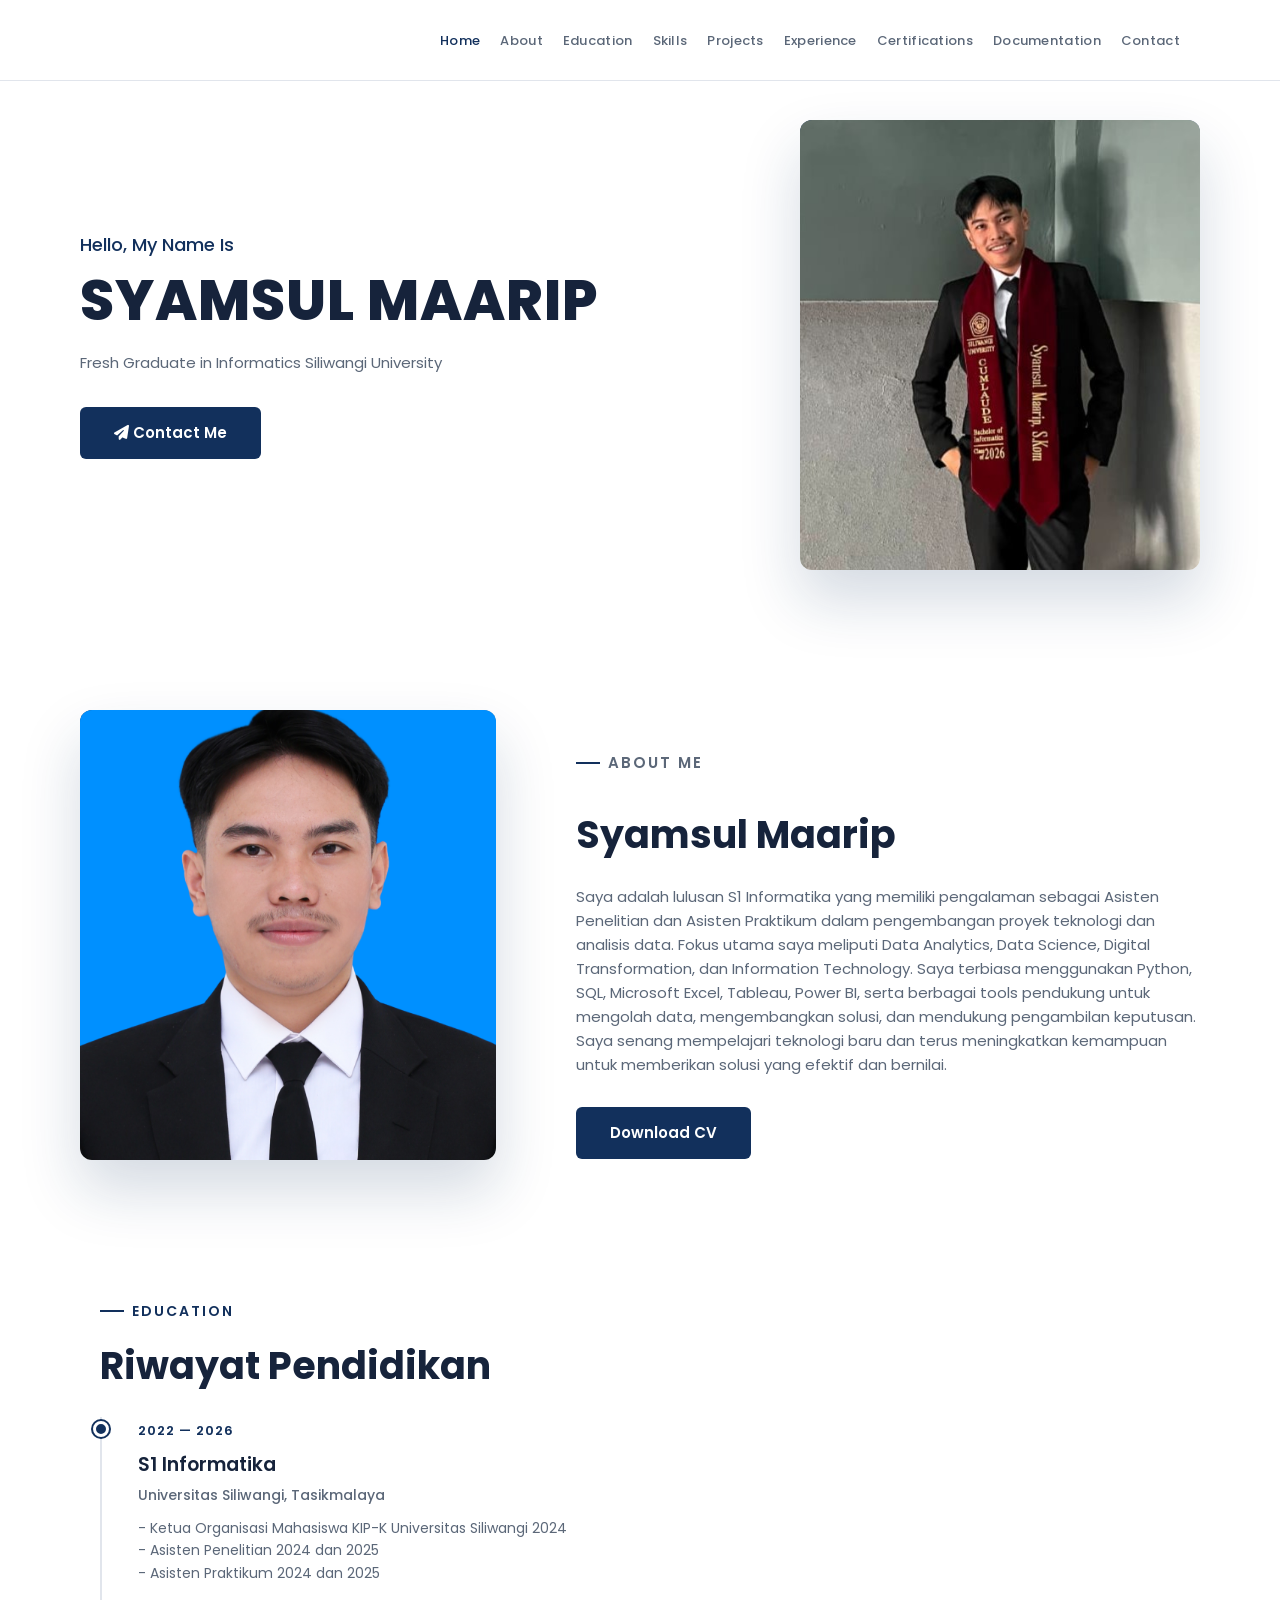
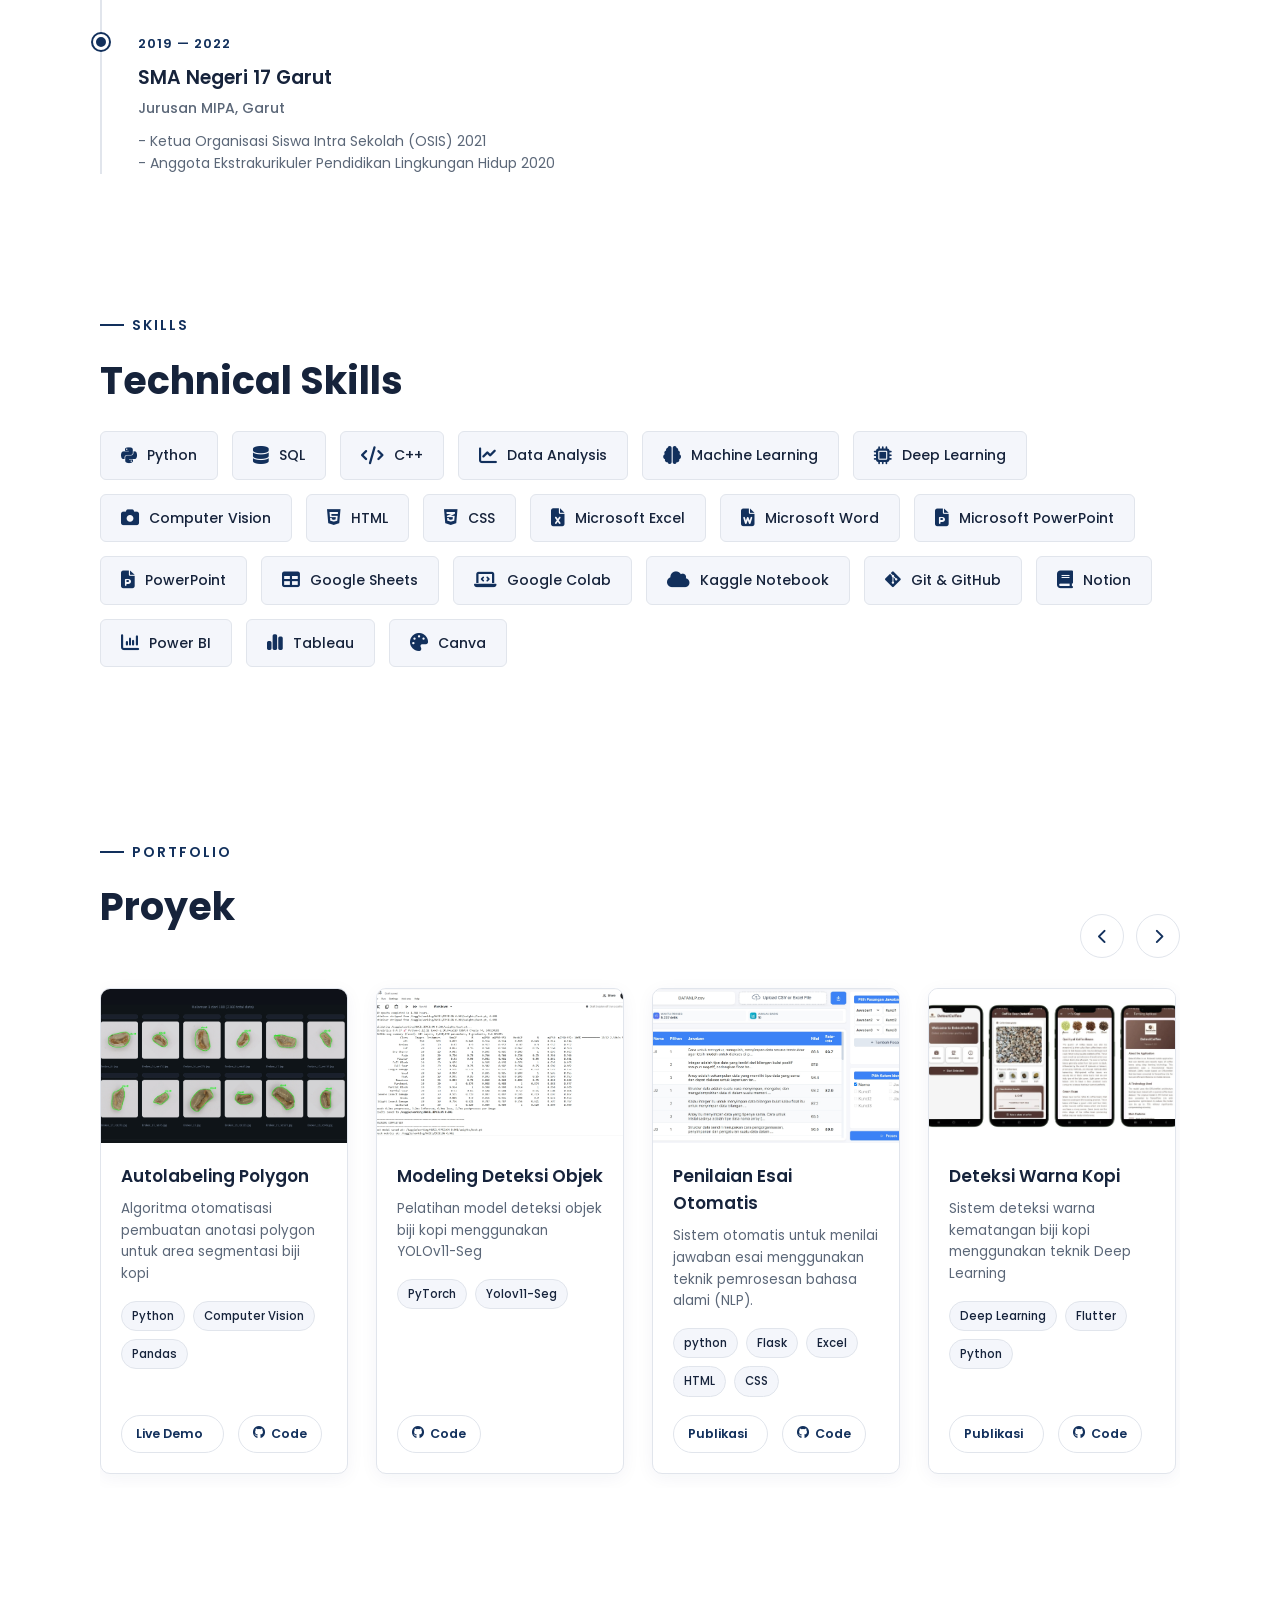
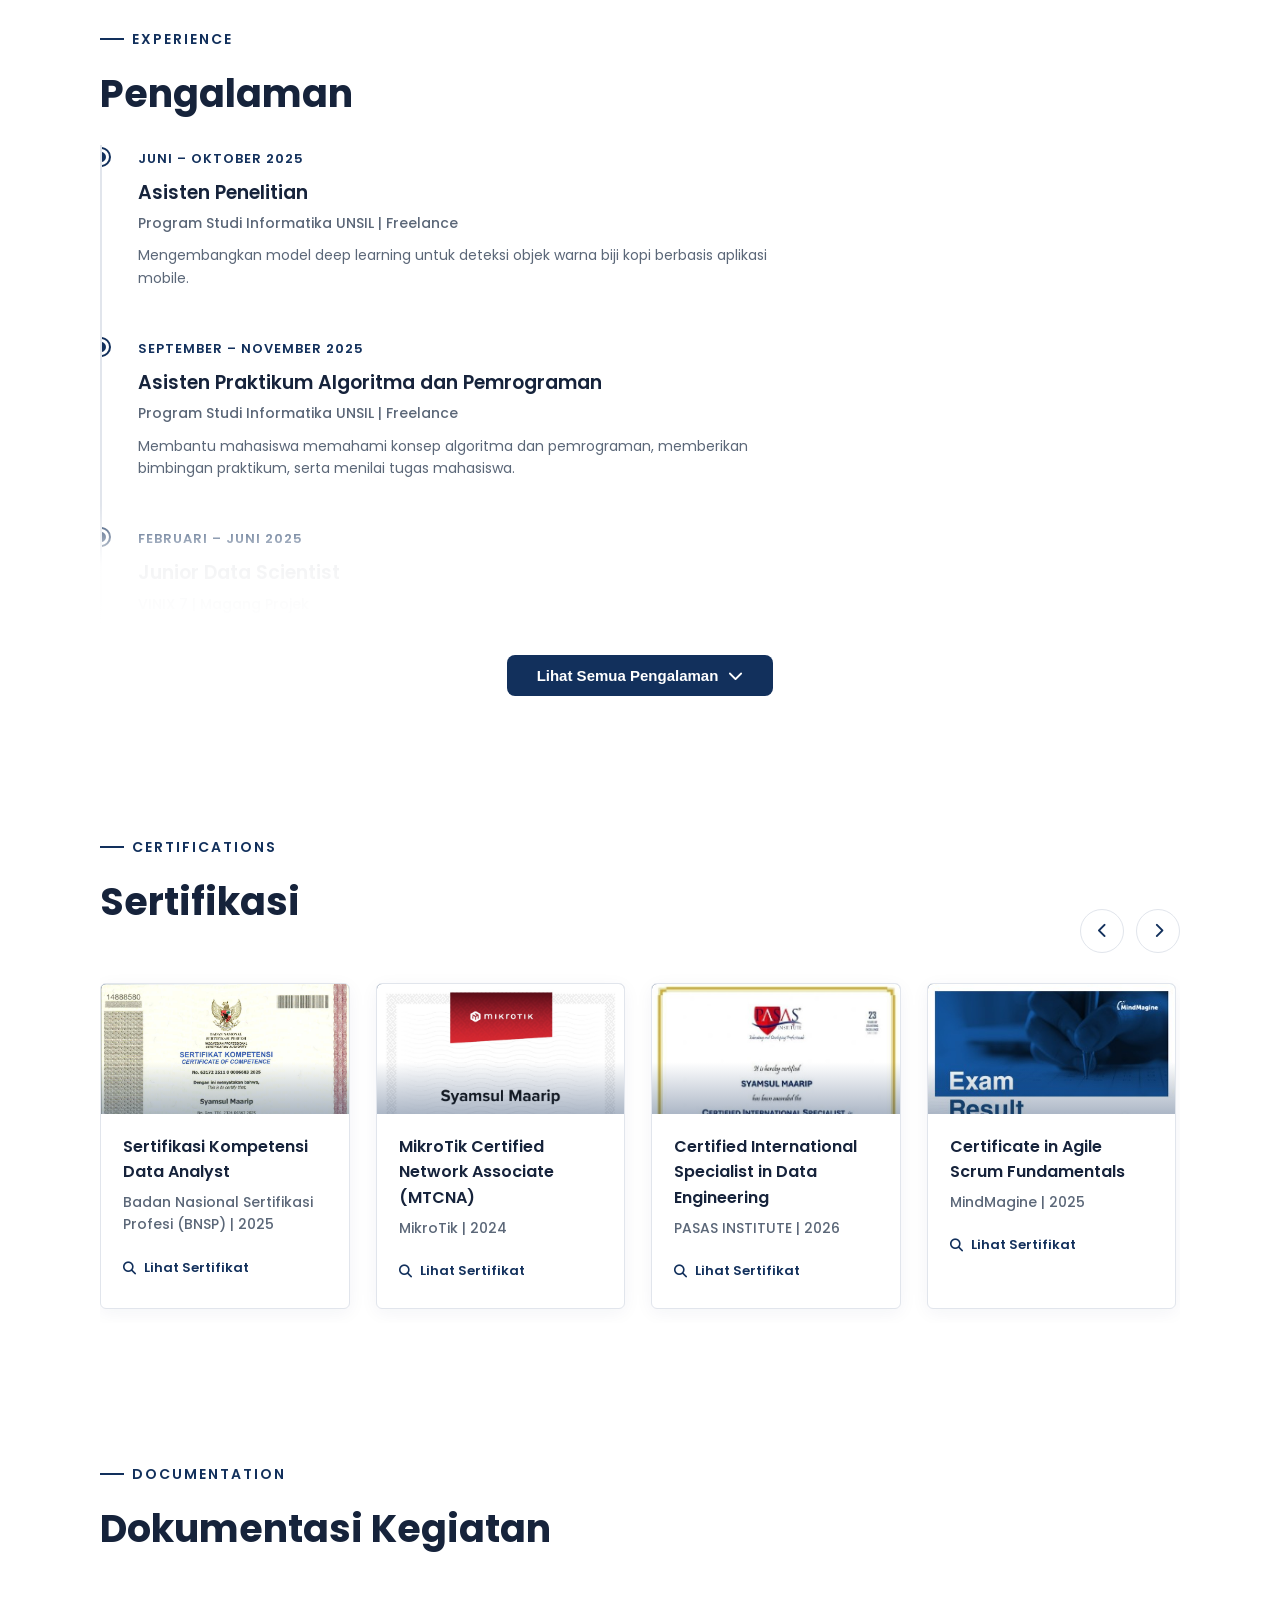
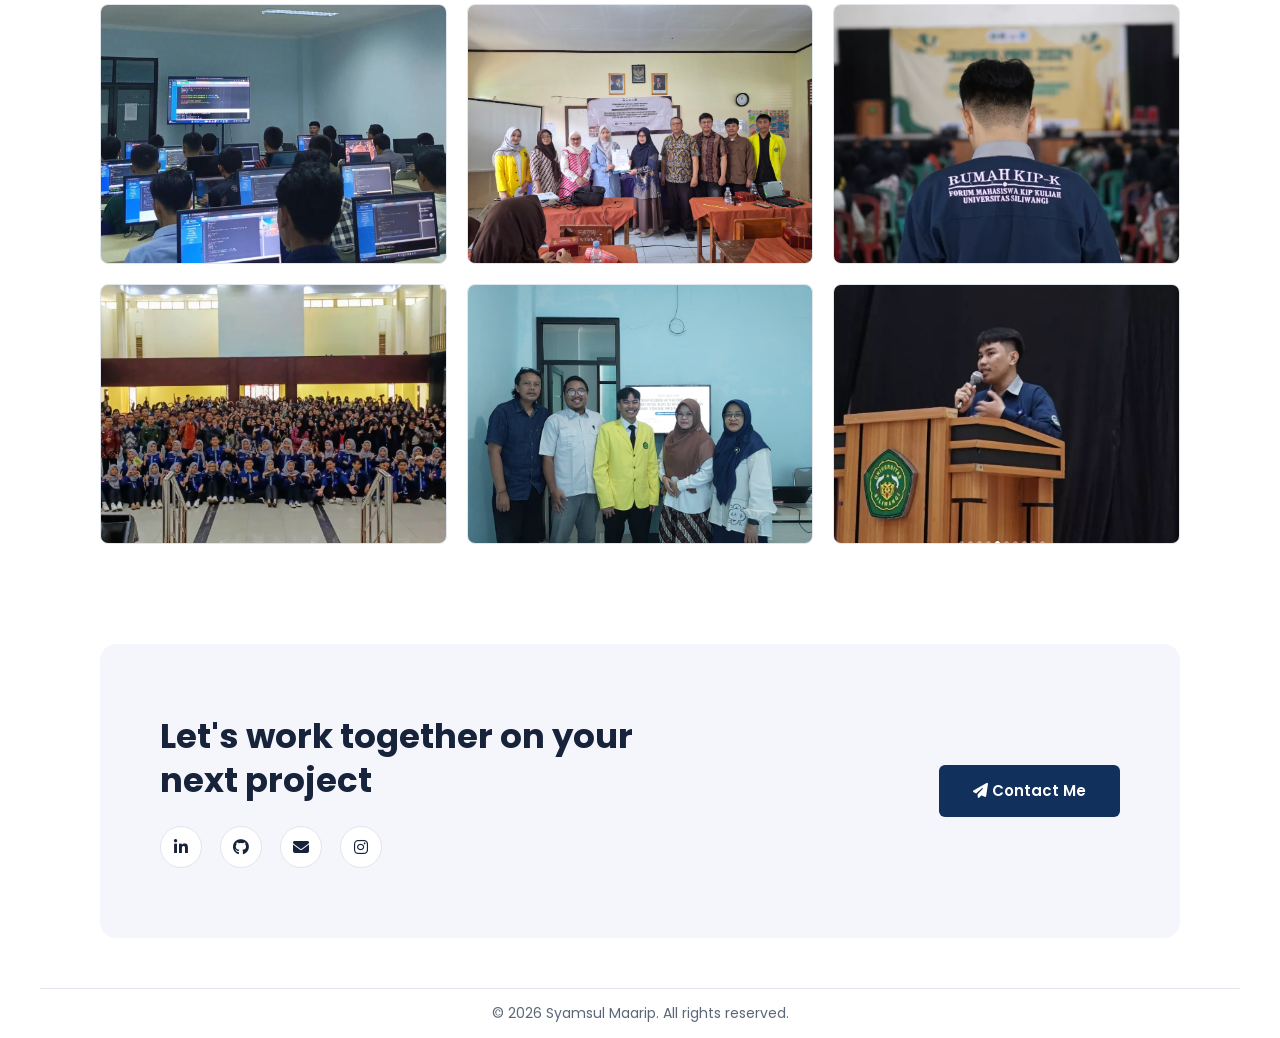
==== index.html @ 49f19f71 "update font" ====
<!DOCTYPE html>
<html lang="id">

<head>
  <meta charset="UTF-8">
  <meta name="viewport" content="width=device-width, initial-scale=1.0">
  <title>SYAMSUL MAARIP | Portofolio</title>
  <link rel="preconnect" href="https://fonts.googleapis.com">
  <link href="https://fonts.googleapis.com/css2?family=Poppins:wght@300;400;500;600;700;800&display=swap"
    rel="stylesheet">
  <link rel="stylesheet" href="https://cdnjs.cloudflare.com/ajax/libs/font-awesome/6.5.1/css/all.min.css">
  <link rel="stylesheet" href="style.css">
  <meta name="viewport" content="width=device-width, initial-scale=1.0">
</head>

<body>

  <header>
    <div class="container navbar">

      <ul class="nav-links" id="navLinks">
        <li><a href="#home" class="active">Home</a></li>
        <li><a href="#about">About</a></li>
        <li><a href="#education">Education</a></li>
        <li><a href="#skills">Skills</a></li>
        <li><a href="#projects">Projects</a></li>
        <li><a href="#experience">Experience</a></li>
        <li><a href="#certifications">Certifications</a></li>
        <li><a href="#documentation">Documentation</a></li>
        <li><a href="#contact">Contact</a></li>
      </ul>

      <button class="nav-toggle" id="navToggle">
        <i class="fa-solid fa-bars"></i>
      </button>

    </div>
  </header>

  <!-- ============ HERO ============ -->
  <section class="hero container" id="home">
    <div class="hero-text">
      <p class="hello">Hello, My Name Is</p>
      <h1>SYAMSUL MAARIP</h1>
      <p>Fresh Graduate in Informatics Siliwangi  University</p>
      <a href="#contact" class="btn"><i class="fa-solid fa-paper-plane"></i>
      Contact Me</a>
    </div>
    <div class="photo-box">
      <img src="assets/Syamsul.jpeg" alt="Syamsul Maarip">
    </div>
  </section>

  <!-- ============ ABOUT ============ -->
  <section class="about container" id="about">
    <div class="photo-box">
      <img src="assets/PAS PHOTO 3x4.png" alt="Syamsul Maarip">
    </div>
    <div class="about-content">
      <p class="eyebrow">About me</p>
      <h2 class="section-title">Syamsul Maarip</h2>
      <p>Saya adalah lulusan S1 Informatika yang memiliki pengalaman sebagai Asisten Penelitian dan Asisten Praktikum
        dalam
        pengembangan proyek teknologi dan analisis data. Fokus utama saya meliputi Data Analytics, Data Science, Digital
        Transformation, dan Information Technology. Saya terbiasa menggunakan Python, SQL, Microsoft Excel, Tableau,
        Power BI,
        serta berbagai tools pendukung untuk mengolah data, mengembangkan solusi, dan mendukung pengambilan keputusan.
        Saya
        senang mempelajari teknologi baru dan terus meningkatkan kemampuan untuk memberikan solusi yang efektif dan
        bernilai.</p>
      <a href="https://drive.google.com/uc?export=download&id=1JYghF-31X_jzdTmUOXEkbdmJ8IFU0sAb" class="btn"
        target="_blank" rel="noopener">
        Download CV
      </a>
    </div>
  </section>

  <!-- ============ EDUCATION ============ -->
  <section id="education">
    <div class="container">
      <p class="eyebrow">Education</p>
      <h2 class="section-title">Riwayat Pendidikan</h2>
      <div class="timeline">
        <div class="timeline-item">
          <div class="timeline-dot"></div>
          <span class="timeline-year">2022 — 2026</span>
          <h3>S1 Informatika</h3>
          <p class="timeline-place">Universitas Siliwangi, Tasikmalaya</p>
          <p>- Ketua Organisasi Mahasiswa KIP-K Universitas Siliwangi 2024</p>
          <p>- Asisten Penelitian 2024 dan 2025</p>
          <p>- Asisten Praktikum 2024 dan 2025</p>
        </div>
        <div class="timeline-item">
          <div class="timeline-dot"></div>
          <span class="timeline-year">2019 — 2022</span>
          <h3>SMA Negeri 17 Garut</h3>
          <p class="timeline-place">Jurusan MIPA, Garut</p>
          <p>- Ketua Organisasi Siswa Intra Sekolah (OSIS) 2021</p>
          <p>- Anggota Ekstrakurikuler Pendidikan Lingkungan Hidup 2020</p>
        </div>
      </div>
    </div>
  </section>

  <!-- ============ SKILLS ============ -->
  <section id="skills">
    <div class="container">
      <p class="eyebrow">Skills</p>
      <h2 class="section-title">Technical Skills</h2>

      <div class="skills-row">

        <!-- Programming -->
        <div class="skill-badge">
          <i class="fa-brands fa-python"></i> Python
        </div>

        <div class="skill-badge">
          <i class="fa-solid fa-database"></i> SQL
        </div>

        <div class="skill-badge">
          <i class="fa-solid fa-code"></i> C++
        </div>

        <!-- Data & AI -->
        <div class="skill-badge">
          <i class="fa-solid fa-chart-line"></i> Data Analysis
        </div>

        <div class="skill-badge">
          <i class="fa-solid fa-brain"></i> Machine Learning
        </div>

        <div class="skill-badge">
          <i class="fa-solid fa-microchip"></i> Deep Learning
        </div>

        <div class="skill-badge">
          <i class="fa-solid fa-camera"></i> Computer Vision
        </div>

        <div class="skill-badge">
          <i class="fa-brands fa-html5"></i>
          HTML
        </div>
        
        <div class="skill-badge">
          <i class="fa-brands fa-css3-alt"></i>
          CSS
        </div>

        <!-- Tools -->
        <div class="skill-badge">
          <i class="fa-solid fa-file-excel"></i> Microsoft Excel
        </div>

        <div class="skill-badge">
          <i class="fa-solid fa-file-word"></i> Microsoft Word
        </div>

        <div class="skill-badge">
          <i class="fa-solid fa-file-powerpoint"></i> Microsoft PowerPoint
        </div>

        <div class="skill-badge">
          <i class="fa-solid fa-file-powerpoint"></i> PowerPoint
        </div>

        <div class="skill-badge">
          <i class="fa-solid fa-table"></i> Google Sheets
        </div>

        <div class="skill-badge">
          <i class="fa-solid fa-laptop-code"></i> Google Colab
        </div>

        <div class="skill-badge">
          <i class="fa-solid fa-cloud"></i> Kaggle Notebook
        </div>

        <div class="skill-badge">
          <i class="fa-brands fa-git-alt"></i> Git & GitHub
        </div>

        <div class="skill-badge">
          <i class="fa-solid fa-book"></i> Notion
        </div>

        <div class="skill-badge">
          <i class="fa-solid fa-chart-column"></i> Power BI
        </div>

        <div class="skill-badge">
          <i class="fa-solid fa-chart-simple"></i> Tableau
        </div>

        <div class="skill-badge">
          <i class="fa-solid fa-palette"></i> Canva
        </div>
        
      </div>
    </div>
  </section>

  <!-- ============ PROJECTS (bagian terpenting) ============ -->
  <section id="projects">
    <div class="container">

      <div class="section-head-row">
        <div>
          <p class="eyebrow">Portfolio</p>
          <h2 class="section-title">Proyek</h2>
        </div>
        <div class="carousel-controls">
          <button class="carousel-btn" id="projectsPrev" aria-label="Proyek sebelumnya">
            <i class="fa-solid fa-chevron-left"></i>
          </button>
          <button class="carousel-btn" id="projectsNext" aria-label="Proyek berikutnya">
            <i class="fa-solid fa-chevron-right"></i>
          </button>
        </div>
      </div>

      <div class="projects-track" id="projectsTrack">

        <div class="project-card">
          <div class="project-thumb">
            <img src="assets/screenshot-1785464991554.png" alt="Anotasi">
          </div>
          <div class="project-body">
            <h3>Autolabeling Polygon</h3>
            <p>Algoritma otomatisasi pembuatan anotasi polygon untuk area segmentasi biji kopi</p>
            <div class="project-tags">
              <span>Python</span>
              <span>Computer Vision</span>
              <span>Pandas</span>
            </div>
            <div class="project-links">
              <a href="https://visualisasi-anotasi-sam-syamsulmaarip.streamlit.app/" class="btn-link" target="_blank"
                rel="noopener">Live Demo <i class="fa-solid fa-arrow-up-right"></i></a>
              <a href="https://github.com/syamsulmaarip05/anotasi-polygon.git" class="btn-link" target="_blank"
                rel="noopener"><i class="fa-brands fa-github"></i> Code</a>
            </div>
          </div>
        </div>

        <div class="project-card">
          <div class="project-thumb">
            <img src="assets/screenshot-1785467563172.png" alt="PELATIHAN">
          </div>
          <div class="project-body">
            <h3>Modeling Deteksi Objek</h3>
            <p>Pelatihan model deteksi objek biji kopi menggunakan YOLOv11-Seg</p>
            <div class="project-tags">
              <span>PyTorch</span>
              <span>Yolov11-Seg</span>
            </div>
            <div class="project-links">
              <a href="https://github.com/syamsulmaarip05/deteksi-biji-kopi-cacat.git" class="btn-link" target="_blank"
                rel="noopener"><i class="fa-brands fa-github"></i> Code</a>
            </div>
          </div>
        </div>

        <div class="project-card">
          <div class="project-thumb">
            <img src="assets/screenshot-1785468572212.png" alt="Web Aplikasi Penilaian Esai Otomatis">
          </div>
          <div class="project-body">
            <h3>Penilaian Esai Otomatis</h3>
            <p>Sistem otomatis untuk menilai jawaban esai menggunakan teknik pemrosesan bahasa alami (NLP).</p>
            <div class="project-tags">
              <span>python</span>
              <span>Flask</span>
              <span>Excel</span>
              <span>HTML</span>
              <span>CSS</span>
            </div>
            <div class="project-links">
              <a href="https://ieeexplore.ieee.org/abstract/document/11605827/" class="btn-link" target="_blank"
                rel="noopener">Publikasi<i class="fa-solid fa-arrow-up-right"></i></a>
              <a href="https://github.com/syamsulmaarip05/NLPRENDER.git" class="btn-link" target="_blank"
                rel="noopener"><i class="fa-brands fa-github"></i> Code</a>
            </div>
          </div>
        </div>

        <div class="project-card">
          <div class="project-thumb">
            <img src="assets/1759823508763 (1).jpg" alt="App Deteksi Warna Kematangan Kopi">
          </div>
          <div class="project-body">
            <h3>Deteksi Warna Kopi</h3>
            <p>Sistem deteksi warna kematangan biji kopi menggunakan teknik Deep Learning</p>
            <div class="project-tags">
              <span>Deep Learning</span>
              <span>Flutter</span>
              <span>Python</span>
            </div>
            <div class="project-links">
              <a href="https://jutif.if.unsoed.ac.id/index.php/jurnal/article/view/5400" class="btn-link"
                target="_blank" rel="noopener">Publikasi<i class="fa-solid fa-arrow-up-right"></i></a>
              <a href="https://github.com/syamsulmaarip05/NLPRENDER" class="btn-link" target="_blank" rel="noopener"><i
                  class="fa-brands fa-github"></i> Code</a>
            </div>
          </div>
        </div>

        <div class="project-card">
          <div class="project-thumb">
            <img src="assets/1719123587008.jpg" alt="Prediksi Harapan Hidup Indonesia">
          </div>
          <div class="project-body">
            <h3>Prediksi Harapan Hidup Indonesia</h3>
            <p>Sistem prediksi harapan hidup Indonesia menggunakan teknik Interpolasi Polinom Lagrange</p>
            <div class="project-tags">
              <span>Excel</span>
              <span>Python</span>
              <span>Statistics</span>
            </div>
            <div class="project-links">
              <a href="https://e-journal.usd.ac.id/index.php/IJASST/article/view/9167" class="btn-link" target="_blank"
                rel="noopener">Publikasi<i class="fa-solid fa-arrow-up-right"></i></a>
            </div>
          </div>
        </div>

        <div class="project-card">
          <div class="project-thumb">
            <img src="assets\screenshot-1785494098067.png" alt="Analisis Program IUP">
          </div>
          <div class="project-body">
            <h3>Analisis Program IUP</h3>
            <p>Sistem Prediksi Analisis Program International Undergraduate Porgam (IUP) di indonesia berbasis streamlit</p>
            <div class="project-tags">
              <span>Excel</span>
              <span>Python</span>
              <span>Streamlit</span>
            </div>
            <div class="project-links">
              <a href="https://kelompok6b.streamlit.app/" class="btn-link" target="_blank"
                rel="noopener">Live Demo <i class="fa-solid fa-arrow-up-right"></i></a>
              <a href="https://github.com/syamsulmaarip05/PROJEKVINIX" class="btn-link" target="_blank" rel="noopener"><i
                  class="fa-brands fa-github"></i> Code</a>
            </div>
          </div>
        </div>

        <div class="project-card">
        <div class="project-thumb">
          <img src="assets\Screenshot_2-8-2026_11439_github.com.jpeg" alt="Email Otomatis">
        </div>
        <div class="project-body">
          <h3>Email Otomatis</h3>
          <p>Sistem Otomatis untuk Mengirim Email Berbasis Python</p>
          <div class="project-tags">
            <span>Excel</span>
            <span>Python</span>
          </div>
          <div class="project-links">
            <a href="https://github.com/syamsulmaarip05/email_otomatis" class="btn-link" target="_blank" rel="noopener"><i
                class="fa-brands fa-github"></i> Code</a>
          </div>
        </div>
        </div>

      </div>
    </div>
  </section>

  <!-- ============ EXPERIENCE ============ -->
  <section id="experience">
    <div class="container">

      <p class="eyebrow">Experience</p>
      <h2 class="section-title">Pengalaman</h2>

      <div class="timeline-wrapper">
        <div class="timeline" id="experienceTimeline">
          <div class="timeline-item">
            <div class="timeline-dot"></div>
            <span class="timeline-year">Juni – Oktober 2025</span>
            <h3>Asisten Penelitian</h3>
            <p class="timeline-place">Program Studi Informatika UNSIL | Freelance</p>
            <p>
              Mengembangkan model deep learning untuk deteksi objek warna biji kopi
              berbasis aplikasi mobile.
            </p>
          </div>

          <div class="timeline-item">
            <div class="timeline-dot"></div>
            <span class="timeline-year">September – November 2025</span>
            <h3>Asisten Praktikum Algoritma dan Pemrograman</h3>
            <p class="timeline-place">Program Studi Informatika UNSIL | Freelance</p>
            <p>
              Membantu mahasiswa memahami konsep algoritma dan pemrograman,
              memberikan bimbingan praktikum, serta menilai tugas mahasiswa.
            </p>
          </div>

          <div class="timeline-item">
            <div class="timeline-dot"></div>
            <span class="timeline-year">Februari – Juni 2025</span>
            <h3>Junior Data Scientist</h3>
            <p class="timeline-place">VINIX 7 | Magang Projek</p>
            <p>
              Belajar dan mengimplementasikan teknik data science untuk analisis data, pengembangan model prediksi, dan visualisasi data guna mendukung pengambilan keputusan bisnis.
            </p>
          </div>

          <div class="timeline-item">
            <div class="timeline-dot"></div>
            <span class="timeline-year">Juni – November 2024</span>
            <h3>Asisten Penelitian</h3>
            <p class="timeline-place">Program Studi Informatika UNSIL | Freelance</p>
            <p>
              Mengembangkan model machine learning untuk prediksi bencana banjir.
            </p>
          </div>

          <div class="timeline-item">
            <div class="timeline-dot"></div>
            <span class="timeline-year">September – November 2024</span>
            <h3>Asisten Praktikum Pemrograman Dasar</h3>
            <p class="timeline-place">Program Studi Informatika UNSIL | Freelance</p>
            <p>
              Membantu mahasiswa memahami konsep algoritma dan pemrograman,
              memberikan bimbingan praktikum, serta menilai tugas mahasiswa.
            </p>
          </div>

          <div class="timeline-item">
            <div class="timeline-dot"></div>
            <span class="timeline-year">Desember 2023 – Desember 2024</span>
            <h3>Ketua Forum Mahasiswa KIP-K Univeristas Siliwangi</h3>
            <p class="timeline-place">Universitas Siliwangi | Organisasi</p>
            <p>
              Memimpin dan mengelola kegiatan organisasi mahasiswa KIP-K, termasuk
              perencanaan program, koordinasi anggota, dan pelaksanaan kegiatan
              sosial.
            </p>
          </div>

          <div class="timeline-item">
            <div class="timeline-dot"></div>
            <span class="timeline-year">Februari 2023 – November 2022</span>
            <h3>Anggota Kominfo RUMAH KIP-K</h3>
            <p class="timeline-place">Universitas Siliwangi | Organisasi</p>
            <p>
              Mengelola komunikasi dan informasi organisasi, termasuk media sosial,
              publikasi, dan dokumentasi kegiatan.
            </p>
          </div>

        </div>
        <div class="timeline-fade"></div>
      </div>
      <button id="toggleExperience" class="show-more-btn">
        Lihat Semua Pengalaman <i class="fa-solid fa-chevron-down"></i>
      </button>
    </div>
  </section>

  <!-- ============ CERTIFICATIONS ============ -->
  <section id="certifications">
    <div class="container">

      <div class="section-head-row">
        <div>
          <p class="eyebrow">Certifications</p>
          <h2 class="section-title">Sertifikasi</h2>
        </div>
        <div class="carousel-controls">
          <button class="carousel-btn" id="certPrev" aria-label="Sertifikat sebelumnya">
            <i class="fa-solid fa-chevron-left"></i>
          </button>
          <button class="carousel-btn" id="certNext" aria-label="Sertifikat berikutnya">
            <i class="fa-solid fa-chevron-right"></i>
          </button>
        </div>
      </div>

      <div class="cert-track" id="certTrack">

        <div class="cert-card" data-title="Sertifikasi Kompetensi Data Analyst"
          data-desc="Sertifikasi Kompetensi Data Analyst dari BNSP sebagai pengakuan atas kemampuan dalam mengelola siklus analisis data, mulai dari identifikasi kebutuhan bisnis, pengumpulan dan validasi data, analisis data, pengembangan Business Intelligence, hingga penyusunan laporan analisis untuk mendukung pengambilan keputusan."
          data-image="assets/Syamsul Maarip.pdf.png">
          <div class="cert-thumb">
            <img src="assets/Syamsul Maarip.pdf.png" alt="BNSP" class="cert-photo">
          </div>
          <div class="cert-info">
            <h3>Sertifikasi Kompetensi Data Analyst</h3>
            <p class="timeline-place">Badan Nasional Sertifikasi Profesi (BNSP) | 2025</p>
            <span class="cert-view"><i class="fa-solid fa-magnifying-glass"></i> Lihat Sertifikat</span>
          </div>
        </div>

        <div class="cert-card" data-title="MikroTik Certified Network Associate (MTCNA)"
          data-desc="Menyelesaikan pelatihan MikroTik Certified Network Associate (MTCNA) yang membahas dasar-dasar jaringan komputer, konfigurasi perangkat MikroTik, pengelolaan jaringan, serta penerapan keamanan dan konektivitas jaringan."
          data-image="assets\1717137476723.jpg">
          <div class="cert-thumb">
            <img src="assets\1717137476723.jpg" alt="MikroTik Certified Network Associate (MTCNA)" class="cert-photo">
          </div>
          <div class="cert-info">
            <h3>MikroTik Certified Network Associate (MTCNA)</h3>
            <p class="timeline-place">MikroTik | 2024</p>
            <span class="cert-view"><i class="fa-solid fa-magnifying-glass"></i> Lihat Sertifikat</span>
          </div>
        </div>

        <div class="cert-card" data-title="Certified International Specialist in Data Engineering"
          data-desc="Memperoleh sertifikasi internasional yang membuktikan pemahaman mengenai pengelolaan data, seperti mengumpulkan, mengolah, menyimpan, dan menyiapkan data agar siap digunakan dalam proses analisis dan pengambilan keputusan."
          data-image="assets/1771382603312.jpg">
          <div class="cert-thumb">
            <img src="assets/1771382603312.jpg" alt="Certified International Specialist in Data Engineering"
              class="cert-photo">
          </div>
          <div class="cert-info">
            <h3>Certified International Specialist in Data Engineering</h3>
            <p class="timeline-place">PASAS INSTITUTE | 2026</p>
            <span class="cert-view"><i class="fa-solid fa-magnifying-glass"></i> Lihat Sertifikat</span>
          </div>
        </div>

        <div class="cert-card" data-title="Certificate in Agile Scrum Fundamentals"
          data-desc="Memperoleh sertifikat Agile Scrum Fundamentals yang menunjukkan pemahaman tentang cara bekerja dalam tim secara terstruktur, membagi pekerjaan menjadi beberapa tahap, beradaptasi dengan perubahan, dan menyelesaikan proyek secara lebih efektif."
          data-image="assets/1746414628141.jpg">
          <div class="cert-thumb">
            <img src="assets/1746414628141.jpg" alt="Certificate in Agile Scrum Fundamentals" class="cert-photo">
          </div>
          <div class="cert-info">
            <h3>Certificate in Agile Scrum Fundamentals</h3>
            <p class="timeline-place">MindMagine | 2025</p>
            <span class="cert-view"><i class="fa-solid fa-magnifying-glass"></i> Lihat Sertifikat</span>
          </div>
        </div>

        <div class="cert-card" data-title="Belajar Dasar Visualisasi Data"
          data-desc="Menyelesaikan pelatihan dasar visualisasi data yang membahas pengolahan data menggunakan Google Sheets, pembuatan grafik yang informatif, serta teknik menyampaikan hasil analisis agar lebih mudah dipahami oleh berbagai pihak."
          data-image="assets/1739631837805.jpg">
          <div class="cert-thumb">
            <img src="assets/1739631837805.jpg" alt="Belajar Dasar Visualisasi Data" class="cert-photo">
          </div>
          <div class="cert-info">
            <h3>Belajar Dasar Visualisasi Data</h3>
            <p class="timeline-place">Dicoding | 2025</p>
            <span class="cert-view"><i class="fa-solid fa-magnifying-glass"></i> Lihat Sertifikat</span>
          </div>
        </div>

        <div class="cert-card" data-title="Database - SQL Track"
        data-desc="Menyelesaikan pelatihan Database - SQL Track yang membahas dasar-dasar SQL, termasuk mengambil, mengelompokkan, dan menggabungkan data dari beberapa tabel untuk mendukung pengolahan dan analisis data."
          data-image="assets\download.png">
          <div class="cert-thumb">
            <img src="assets\download.png" alt="Database - SQL Track" class="cert-photo">
          </div>
          <div class="cert-info">
            <h3>Database - SQL Track</h3>
            <p class="timeline-place">DQLab | 2025</p>
            <span class="cert-view"><i class="fa-solid fa-magnifying-glass"></i> Lihat Sertifikat</span>
          </div>
        </div>

      </div>
    </div>
  </section>

  <!-- ============ DOCUMENTATION (Dokumentasi Foto) ============ -->
  <section id="documentation">
    <div class="container">
      <p class="eyebrow">Documentation</p>
      <h2 class="section-title">Dokumentasi Kegiatan</h2>
      <p class="section-desc"></p>

      <div class="gallery-grid">
        <div class="gallery-item">
          <img src="assets\1759850391005.jpg" alt="Assiten Praktikum">
        </div>
        <div class="gallery-item">
          <img src="assets\20251009_105641.jpg" alt="Asisten Penelitian">
        </div>
        <div class="gallery-item">
          <img src="assets\image1.png" alt="Ketua Forum">
        </div>
        <div class="gallery-item">
          <img src="assets\image.png" alt="Kegiatan Forum">
        </div>
        <div class="gallery-item">
          <img src="assets\WhatsApp Image 2026-07-31 at 5.30.53 PM.jpeg" alt="Skripsi">
        </div>
        <div class="gallery-item">
          <img src="assets\Screenshot_31-7-2026_154014_www.instagram.com.jpeg" alt="Ketua Forum">
        </div>
      </div>
    </div>
  </section>

  <section id="contact">
    <div class="container">
      <div class="cta">
        <div>
          <h2>Let's work together on your next project</h2>
          </p>
  
          <div class="socials">
            <a href="https://linkedin.com/in/syamsul-maarip" target="_blank" aria-label="LinkedIn">
              <i class="fa-brands fa-linkedin-in"></i>
            </a>
  
            <a href="https://github.com/syamsulmaarip05?tab=repositories" target="_blank" aria-label="GitHub">
              <i class="fa-brands fa-github"></i>
            </a>
  
            <a href="mailto:syamsulmaarip05@gmail.com" aria-label="Email">
              <i class="fa-solid fa-envelope"></i>
            </a>
  
            <a href="https://instagram.com/syamsulmaarip05" target="_blank" aria-label="Instagram">
              <i class="fa-brands fa-instagram"></i>
            </a>
          </div>
        </div>
  
        <a href="https://wa.me/+628985686144" target="_blank" class="btn">
          <i class="fa-solid fa-paper-plane"></i>
          Contact Me
        </a>
      </div>
    </div>
  </section>

  <!-- ============ FOOTER ============ -->
  <footer class="container">
    <p>&copy; 2026 Syamsul Maarip. All rights reserved.</p>
  </footer>

  <!-- ============ LIGHTBOX (Popup Sertifikat) ============ -->
  <div class="lightbox" id="certLightbox" aria-hidden="true">
    <div class="lightbox-content">
      <button class="lightbox-close" id="lightboxClose" aria-label="Tutup">
        <i class="fa-solid fa-xmark"></i>
      </button>
      <img id="lightboxImage" src="" alt="">
      <div class="lightbox-caption">
        <h3 id="lightboxTitle"></h3>
        <p id="lightboxDesc"></p>
      </div>
    </div>
  </div>

  <script src="script.js"></script>
</body>

</html>
---- style.css ----
:root{
  --bg: #ffffff;
  --bg-soft: #f4f6fb;
  --bg-card: #ffffff;
  --accent: #12305c;
  --accent-dark: #0a1d3d;
  --text: #16233b;
  --text-muted: #5b6778;
  --border: #e1e5ec;
  --radius: 6px;
  --header-h: 80px;
}

*{ margin:0; padding:0; box-sizing:border-box; }

html{ scroll-behavior:smooth; }

body{
  background:var(--bg);
  color:var(--text);
  font-family:'Poppins', sans-serif;
  line-height:1.6;
  overflow-x:hidden;
}

a{ text-decoration:none; color:inherit; }
ul{ list-style:none; }
img{ max-width:100%; display:block; }

.container{
  width:100%;
  max-width:1200px;
  margin:0 auto;
  padding: 0px 60px 0px;
}

.eyebrow{
  color:var(--accent);
  font-weight:600;
  font-size:14px;
  letter-spacing:2px;
  text-transform:uppercase;
  display:flex;
  align-items:center;
  gap:8px;
  margin-bottom:14px;
  padding-top:40px;
}
.eyebrow::before{
  content:"";
  width:24px;
  height:2px;
  background:var(--accent);
  display:inline-block;
}

.btn{
  display:inline-block;
  background:var(--accent);
  color:#fff;
  padding:14px 34px;
  border-radius:var(--radius);
  font-weight:600;
  font-size:15px;
  border:none;
  cursor:pointer;
  transition:background .25s ease, transform .25s ease;
}
.btn:hover{ background:var(--accent-dark); transform:translateY(-2px); }

/* ---------- NAVBAR ---------- */
header{
  position:fixed;
  top:0; left:0; right:0;
  z-index:100;
  background:rgba(255,255,255,.92);
  border-bottom:1px solid var(--border);
}
.navbar{
  display:flex;
  justify-content:flex-end;
  align-items:center;
  height:var(--header-h);
}
.logo{
  width:42px;
  height:42px;
  background:var(--accent);
  border-radius:8px;
  display:flex;
  align-items:center;
  justify-content:center;
  color:#fff;
  font-weight:800;
  font-size:18px;
  flex-shrink:0;
}
.nav-links{
  display:flex;
  align-items: center;
  gap:20px;

  list-style:none;
  margin:0;
  padding:0;
}
.nav-links a{
  font-size:13px;
  font-weight:500;
  letter-spacing:.3px;
  color:var(--text-muted);
  white-space:nowrap;
  transition:color .2s ease;
}
.nav-links a:hover, .nav-links a.active{ color:var(--accent); }
.nav-toggle{ display:none; background:none; border:none; color:var(--text); font-size:22px; cursor:pointer; }

/* ---------- HERO ---------- */
.hero{
  padding:calc(var(--header-h) + 40px) 40px 40px;
  display:grid;
  grid-template-columns:1.1fr 1fr;
  gap:70px;
  align-items:center;
}
.hero-text .hello{
  color:var(--accent);
  font-weight:500;
  font-size:18px;
  margin-bottom:10px;
}
.hero-text h1{
  font-size:56px;
  font-weight:800;
  letter-spacing:1px;
  line-height:1.1;
  margin-bottom:20px;
  color:var(--text);
}
.hero-text p{
  color:var(--text-muted);
  max-width:600px;
  margin-bottom:32px;
  font-size:15px;
}
.photo-box{
  position:relative;
  width:100%;
  max-height: 450px;
  max-width:400px;
  margin-left:auto;
  aspect-ratio: 3/3.6;
  border-radius:12px;
  overflow:hidden;
  background:linear-gradient(160deg, var(--accent) 0%, var(--bg-soft) 60%);
  box-shadow:0 30px 60px rgba(18,48,92,.18);
}
.photo-box img{
  width:100%;
  height:100%;
  object-fit:cover;
}
.photo-placeholder{
  width:100%;
  height:100%;
  display:flex;
  align-items:center;
  justify-content:center;
  color:rgba(255,255,255,.35);
  font-size:100px;
}

/* ---------- SECTION UMUM ---------- */
section{ padding:50px 0; }
.section-title{
  font-size:38px;
  font-weight:700;
  margin-bottom:20px;
  color:var(--text);
}
.section-desc{
  color:var(--text-muted);
  max-width:620px;
  margin-top:-6px;
  margin-bottom:50px;
  font-size:15px;
}
.section-head-row{
  display:flex;
  align-items:flex-end;
  justify-content:space-between;
  gap:20px;
  flex-wrap:wrap;
  margin-bottom:10px;
}

/* ---------- ABOUT ---------- */
.about{
  padding:100px 40px 50px;
  display:grid;
  grid-template-columns:0.8fr 1.2fr;
  gap:80px;
  align-items:center;
}
.about .photo-box{
  max-width:100%;
  margin-left:0;
  aspect-ratio:3/3.4;
}
.about-content p{
  color:var(--text-muted);
  margin-bottom:30px;
  font-size:15px;
}
.skills-row{
  display:flex;
  flex-wrap:wrap;
  gap:14px;
  margin-bottom:34px;
}
.skill-badge{
  display:flex;
  align-items:center;
  gap:10px;
  background:var(--bg-soft);
  border:1px solid var(--border);
  padding:12px 20px;
  border-radius:var(--radius);
  font-size:14px;
  font-weight:500;
  color:var(--text);
}
.skill-badge i{ color:var(--accent); font-size:18px; }

/* ---------- TIMELINE (Education & Experience) ---------- */
.timeline{
  position:relative;
  padding-left:36px;
  border-left:2px solid var(--border);
}
.timeline-item{
  position:relative;
  padding-bottom:46px;
}
.timeline-item:last-child{ padding-bottom:0; }
.timeline-dot{
  position:absolute;
  left:-45px;
  top:4px;
  width:16px;
  height:16px;
  border-radius:50%;
  background:var(--accent);
  border:3px solid var(--bg);
  box-shadow:0 0 0 2px var(--accent);
}
.timeline-year{
  display:inline-block;
  color:var(--accent);
  font-weight:600;
  font-size:13px;
  letter-spacing:1px;
  text-transform:uppercase;
  margin-bottom:8px;
}
.timeline-item h3{
  font-size:19px;
  font-weight:600;
  margin-bottom:4px;
  color:var(--text);
}
.timeline-place{
  color:var(--text-muted);
  font-size:14px;
  font-weight:500;
  margin-bottom:10px;
}
.timeline-item > p:not(.timeline-place){
  color:var(--text-muted);
  font-size:14px;
  max-width:640px;
}
.timeline-item .btn-link{
  margin-top:10px;
  display:inline-flex;
}

/* ---------- EXPANDABLE TIMELINE (Experience) ---------- */
.timeline-wrapper{
  position:relative;
}

#experienceTimeline{
  max-height:480px;
  overflow:hidden;
  transition:max-height .6s ease;
}

#experienceTimeline.expanded{
  max-height:3000px;
}

.timeline-fade{
  position:absolute;
  left:0;
  right:0;
  bottom:0;

  height:120px;

  background:linear-gradient(
    to bottom,
    rgba(255,255,255,0),
    rgba(255,255,255,.95),
    #fff
  );

  pointer-events:none;

  transition:opacity .4s ease, visibility .4s ease;
}

#experienceTimeline.expanded ~ .timeline-fade{
  opacity:0;
  visibility:hidden;
}

.show-more-btn{
  margin:30px auto 0;
  display:flex;
  align-items:center;
  justify-content:center;
  gap:10px;
  padding:12px 30px;
  border:none;
  border-radius:8px;
  background:var(--accent);
  color:#fff;

  cursor:pointer;

  font-size:15px;
  font-weight:600;

  transition:.3s;
}

.show-more-btn:hover{
  background:var(--accent-dark);
}

.show-more-btn i{
  transition:transform .3s ease;
}

/* ---------- CAROUSEL CONTROLS (dipakai Projects & Certifications) ---------- */
.carousel-controls{
  display:flex;
  gap:12px;
}

.carousel-btn{
  width:44px;
  height:44px;
  border-radius:50%;
  border:1px solid var(--border);
  background:#fff;
  color:var(--accent);
  display:flex;
  align-items:center;
  justify-content:center;
  cursor:pointer;
  font-size:15px;
  transition:background .2s ease, color .2s ease, border-color .2s ease, opacity .2s ease;
}
.carousel-btn:hover:not(:disabled){
  background:var(--accent);
  color:#fff;
  border-color:var(--accent);
}
.carousel-btn:disabled{
  opacity:.35;
  cursor:not-allowed;
}

/* ---------- PROJECTS CAROUSEL ---------- */
.projects-track{
  display:grid;
  grid-auto-flow:column;
  grid-auto-columns:calc((100% - 3 * 28px) / 4);
  gap:28px;
  overflow-x:auto;
  scroll-snap-type:x mandatory;
  padding:10px 2px 14px;
  margin-top:20px;

  -ms-overflow-style:none;
  scrollbar-width:none;
}
.projects-track::-webkit-scrollbar{ display:none; }

.project-card{
  scroll-snap-align:start;
  background:var(--bg-card);
  border:1px solid var(--border);
  border-radius:10px;
  overflow:hidden;
  box-shadow:0 4px 18px rgba(18,48,92,.05);
  transition:transform .25s ease, border-color .25s ease, box-shadow .25s ease;
  display:flex;
  flex-direction:column;
}
.project-card:hover{
  transform:translateY(-6px);
  border-color:var(--accent);
  box-shadow:0 16px 32px rgba(18,48,92,.14);
}
.project-thumb{
  aspect-ratio:16/10;
  background:linear-gradient(160deg, var(--accent) 0%, var(--bg-soft) 70%);
  flex-shrink:0;
  overflow:hidden;
}
.project-thumb img{
  width:100%;
  height:100%;
  object-fit:cover;
}
.project-thumb .photo-placeholder{ font-size:48px; }
.project-body{
  padding:20px 20px;
  display:flex;
  flex-direction:column;
  flex:1;
}
.project-card h3{
  font-size:17px;
  font-weight:600;
  margin-bottom:8px;
  color:var(--text);
}
.project-card p{
  color:var(--text-muted);
  font-size:13.5px;
  margin-bottom:16px;
}
.project-tags{
  display:flex;
  flex-wrap:wrap;
  gap:8px;
  margin-bottom:18px;
}
.project-tags span{
  background:var(--bg-soft);
  border:1px solid var(--border);
  color:var(--text);
  font-size:11.5px;
  font-weight:500;
  padding:5px 10px;
  border-radius:20px;
}
.project-links{
  margin-top:auto;
  display:flex;
  align-items:center;
  gap:14px;
  flex-wrap:wrap;
}
.btn-link{
  color:var(--accent);
  font-weight:600;
  font-size:12.5px;
  display:inline-flex;
  align-items:center;
  gap:6px;

  border: 1px solid var(--border);
  border-radius: 999px;
  padding: 8px 14px;

  transition: color .2s ease,
              background .2s ease,
              border-color .2s ease,
              gap .2s ease;
}
.btn-link:hover{ color:var(--accent-dark); gap:10px; }

/* ---------- CERTIFICATIONS CAROUSEL (sama gayanya dengan Projects) ---------- */
.cert-track{
  display:grid;
  grid-auto-flow:column;
  grid-auto-columns:calc((100% - 3 * 26px) / 4);
  gap:26px;
  overflow-x:auto;
  scroll-snap-type:x mandatory;
  scroll-behavior:smooth;
  padding:10px 2px 14px;
  margin-top:20px;

  -ms-overflow-style:none;
  scrollbar-width:none;
}
.cert-track::-webkit-scrollbar{ display:none; }

.cert-card{
  scroll-snap-align:start;
  background:var(--bg-card);
  border:1px solid var(--border);
  border-radius:var(--radius);
  overflow:hidden;
  cursor:pointer;
  box-shadow:0 4px 18px rgba(18,48,92,.05);
  transition:transform .25s ease, border-color .25s ease, box-shadow .25s ease;
}
.cert-card:hover{
  transform:translateY(-6px);
  border-color:var(--accent);
  box-shadow:0 14px 30px rgba(18,48,92,.12);
}
.cert-thumb{
  position:relative;
  height:130px;
  overflow:hidden;
  background:linear-gradient(160deg, var(--accent) 0%, var(--bg-soft) 70%);
}
.cert-thumb .photo-placeholder{ font-size:44px; }
.cert-thumb img.cert-photo{
  width:100%;
  height:100%;
  object-fit:cover;
  object-position:top;
}
.cert-thumb::after{
  content:"";
  position:absolute;
  inset:0;
  background:linear-gradient(to bottom, rgba(18,48,92,0) 60%, rgba(18,48,92,.35) 100%);
}
.cert-info{
  padding:20px 22px 24px;
}
.cert-info h3{
  font-size:16px;
  font-weight:600;
  margin-bottom:6px;
  color:var(--text);
}
.cert-view{
  display:inline-flex;
  align-items:center;
  gap:8px;
  margin-top:12px;
  font-size:13px;
  font-weight:600;
  color:var(--accent);
}

/* ---------- LIGHTBOX (Popup Sertifikat) ---------- */
.lightbox{
  position:fixed;
  inset:0;
  z-index:1000;
  display:none;
  align-items:center;
  justify-content:center;
  padding:30px;
  background:rgba(10,20,40,.82);
}
.lightbox.active{ display:flex; }
.lightbox-content{
  position:relative;
  background:#fff;
  border-radius:12px;
  max-width:640px;
  width:100%;
  max-height:88vh;
  overflow:hidden;
  display:flex;
  flex-direction:column;
  box-shadow:0 30px 70px rgba(0,0,0,.4);
}
.lightbox-content img{
  width:100%;
  max-height:60vh;
  object-fit:contain;
  background:var(--bg-soft);
}
.lightbox-caption{
  padding:22px 26px 26px;
}
.lightbox-caption h3{
  font-size:19px;
  font-weight:600;
  margin-bottom:8px;
  color:var(--text);
}
.lightbox-caption p{
  color:var(--text-muted);
  font-size:14px;
}
.lightbox-close{
  position:absolute;
  top:14px;
  right:14px;
  width:38px;
  height:38px;
  border-radius:50%;
  border:none;
  background:rgba(255,255,255,.9);
  color:var(--text);
  font-size:16px;
  display:flex;
  align-items:center;
  justify-content:center;
  cursor:pointer;
  z-index:2;
  transition:background .2s ease, color .2s ease;
}
.lightbox-close:hover{ background:var(--accent); color:#fff; }

/* ---------- DOCUMENTATION (Gallery) ---------- */
.gallery-grid{
  display:grid;
  grid-template-columns:repeat(3, 1fr);
  gap:20px;
  margin-top:20px;
}
.gallery-item{
  aspect-ratio:4/3;
  border-radius:8px;
  overflow:hidden;
  background:var(--bg-soft);
  border:1px solid var(--border);
  transition:transform .25s ease, box-shadow .25s ease;
}
.gallery-item:hover{
  transform:translateY(-4px);
  box-shadow:0 14px 28px rgba(18,48,92,.12);
}
.gallery-item img{
  width:100%;
  height:100%;
  object-fit:cover;
}
.gallery-item .photo-placeholder{
  color:rgba(18,48,92,.25);
  font-size:44px;
}

/* ---------- CTA ---------- */
.cta{
  background:var(--bg-soft);
  border-radius:16px;
  margin:0 auto;
  padding:70px 60px;
  display:flex;
  align-items:center;
  justify-content:space-between;
  gap:40px;
  flex-wrap:wrap;
}
.cta h2{
  font-size:34px;
  font-weight:700;
  max-width:520px;
  line-height:1.3;
  color:var(--text);
}
.cta p{
  color:var(--text-muted);
  margin-top:14px;
  max-width:480px;
  font-size:14px;
}

.socials{
    display:flex;
    gap:18px;
    margin-top:24px;
}

.socials a{
    width:42px;
    height:42px;
    border:1px solid var(--border);
    border-radius:50%;
    display:flex;
    align-items:center;
    justify-content:center;
    color:var(--text);
    background:#fff;
    transition:.25s;
}

.socials a:hover{
    background:var(--accent);
    border-color:var(--accent);
    color:#fff;
}

/* ---------- FOOTER ---------- */
footer{
  padding:40px 0 60px;
  border-top:1px solid var(--border);
  display:flex;
  align-items:center;
  justify-content: center;
  height: 50px;
}

footer p{ color:var(--text-muted); font-size:14px; }
.socials{ display:flex; gap:18px; }

/* ==========================================================
   RESPONSIVE
   Diurutkan dari breakpoint terbesar ke terkecil, setiap
   breakpoint hanya muncul SATU KALI (tidak ada duplikat lagi),
   dan setiap perubahan layout diikuti penyesuaian font-size.
   ========================================================== */

/* ---------- <= 1100px ---------- */
@media (max-width: 1100px){
  .hero-text h1{ font-size:48px; }
  .section-title{ font-size:34px; }

  .projects-track{
    grid-auto-columns:calc((100% - 2 * 24px) / 3);
    gap:24px;
  }
  .cert-track{
    grid-auto-columns:calc((100% - 2 * 22px) / 3);
    gap:22px;
  }
}

/* ---------- <= 1000px ---------- */
@media (max-width: 1000px){
  .container{ padding:0 32px; }

  .hero{
    padding-top:100px;
    grid-template-columns:60% 40%;
    gap:24px;
    text-align:left;
    padding-bottom:30px;
  }
  .hero-text h1{ font-size:42px; }
  .hero-text p{ font-size:14px; }

  .photo-box{
    max-width:240px;
    margin-left:auto;
    margin-right:0;
  }

  .section-title{ font-size:30px; }
  .section-desc{ font-size:14px; }

  .about{
    grid-template-columns:40% 60%;
    gap:30px;
    align-items:center;
    padding: 30px 30px;
  }

  .about .photo-box{
    max-width:240px;
    margin:0;
  }

  .cta h2{ font-size:28px; }

  .gallery-grid{ grid-template-columns:repeat(2, 1fr); }

  .nav-links{
    position:fixed;
    top:var(--header-h);
    right:0;
    background:#ffffff;
    flex-direction:column;
    align-items:flex-start;
    width:230px;
    padding:20px;
    gap:18px;
    border-radius:0 0 0 12px;
    border-left:1px solid var(--border);
    border-bottom:1px solid var(--border);
    transform:translateX(100%);
    transition:transform .3s ease;
  }

  .nav-links.open{
    transform:translateX(0);
  }

  .nav-toggle{
    display:block;
  }
}

/* ---------- <= 900px ---------- */
@media (max-width: 900px){
  .cta{
    flex-direction:column;
    align-items:center;
    text-align:center;
  }

  .cta > div{
    width:100%;
  }

  .cta h2{
    max-width:100%;
    margin:0 auto;
    text-align:center;
  }

  .cta p{
    max-width:100%;
    margin:14px auto 0;
    text-align:center;
    font-size:13.5px;
  }

  .socials{
    justify-content:center;
  }

  .cta .btn{
    margin:0 auto;
  }
}

/* ---------- <= 800px ---------- */
@media (max-width: 800px){
  .section-title{ font-size:27px; }

  .projects-track{
    grid-auto-columns:calc((100% - 20px) / 2);
    gap:20px;
  }
  .cert-track{
    grid-auto-columns:calc((100% - 20px) / 2);
    gap:20px;
  }
}

/* ---------- <= 700px ---------- */
@media (max-width: 700px){
  .about{
    grid-template-columns:1fr;
  }
  .about .photo-box{
    display:none;
  }
}

/* ---------- <= 640px ---------- */
@media (max-width: 640px){
  .container{ padding:0 22px; }

  .hero{
    padding-top:100px;
    grid-template-columns:60% 40%;
    gap:16px;
    align-items:center;
  }

  .hero-text .hello{ font-size:14px; }
  .hero-text h1{ font-size:32px; line-height:1.1; }
  .hero-text p{ font-size:13px; margin-bottom:20px; }

  .photo-box{ max-width:160px; }

  .section-title{ font-size:24px; }
  .section-desc{ font-size:13px; }

  .cta h2{ font-size:22px; }
  .cta p{ font-size:13px; }

  .timeline{ padding-left:28px; }
  .timeline-dot{ left:-37px; }
  .timeline-item h3{ font-size:17px; }

  .gallery-grid{ grid-template-columns:1fr 1fr; }

  .projects-track{
    grid-auto-columns:85%;
  }
  .cert-track{
    grid-auto-columns:85%;
  }

  footer{ flex-direction:column; gap:16px; text-align:center; }
}

@media (prefers-reduced-motion: reduce){
  *{ transition:none !important; scroll-behavior:auto !important; }
}
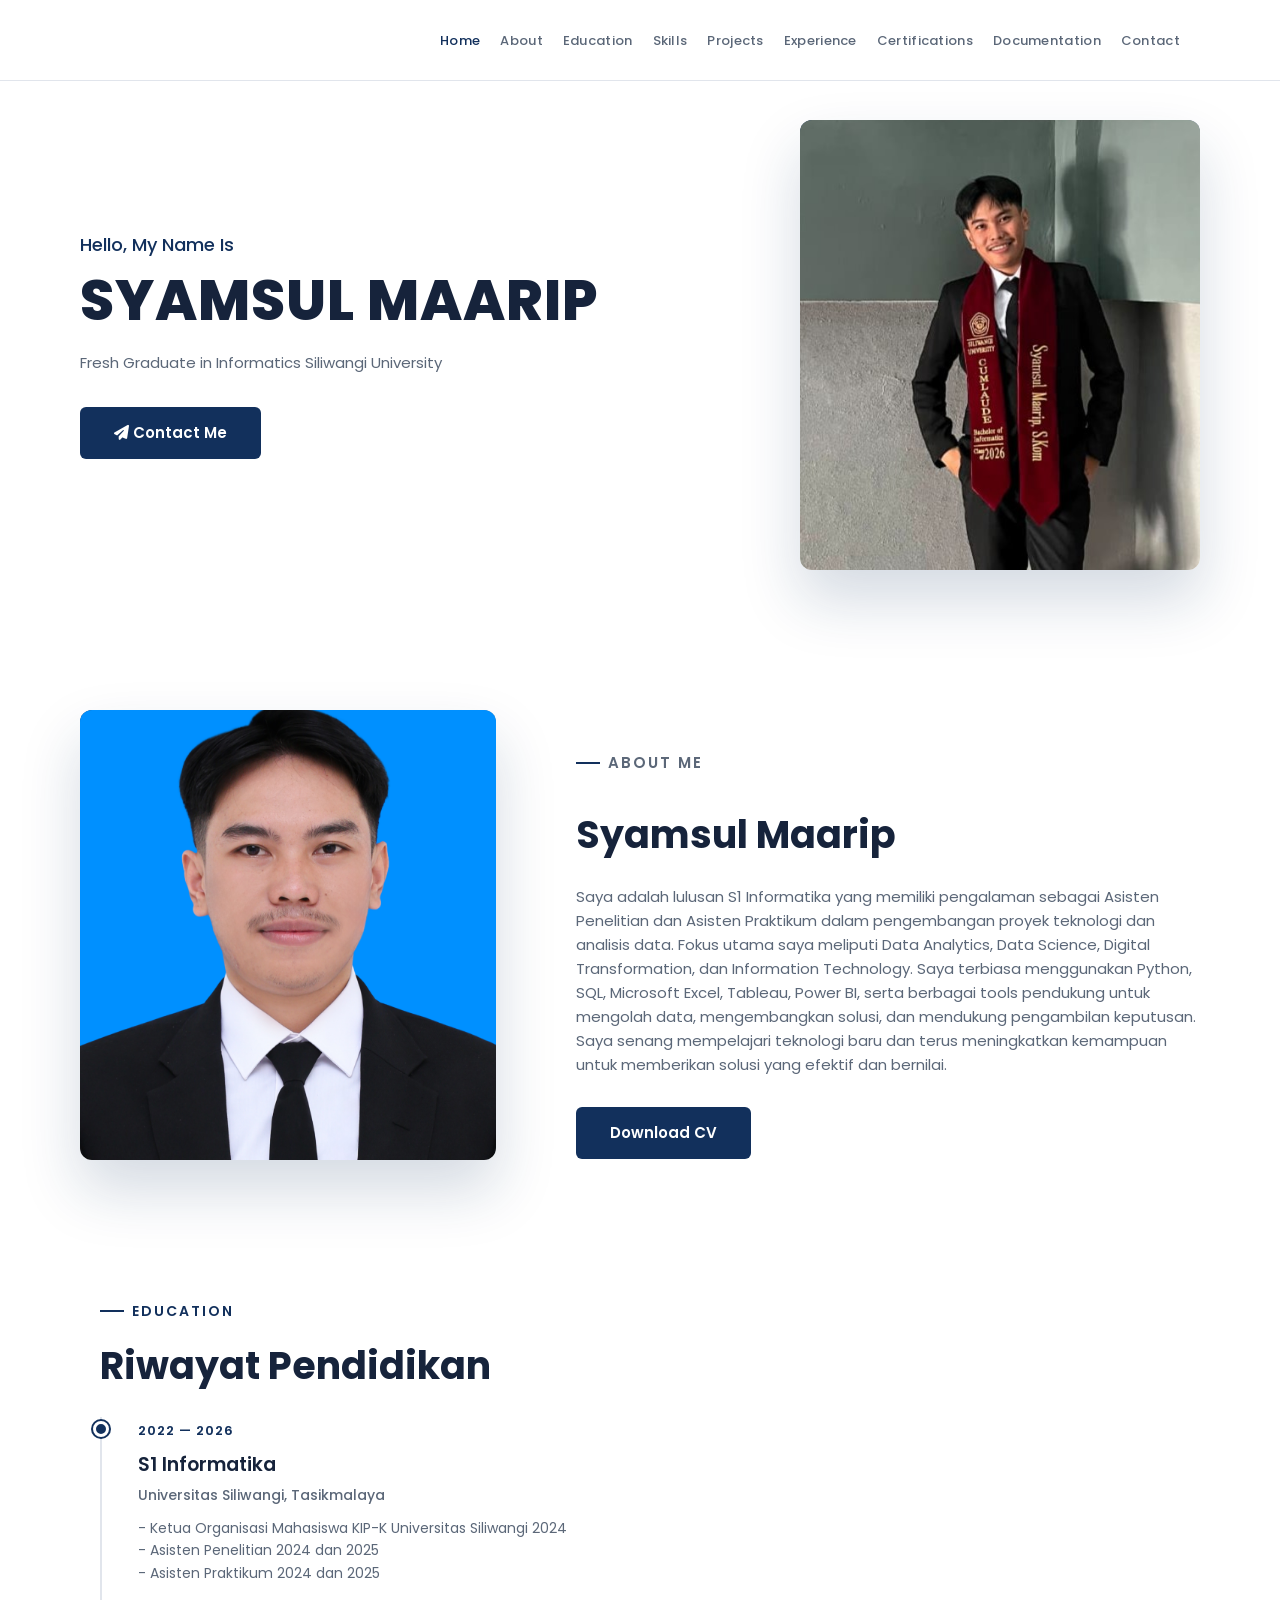
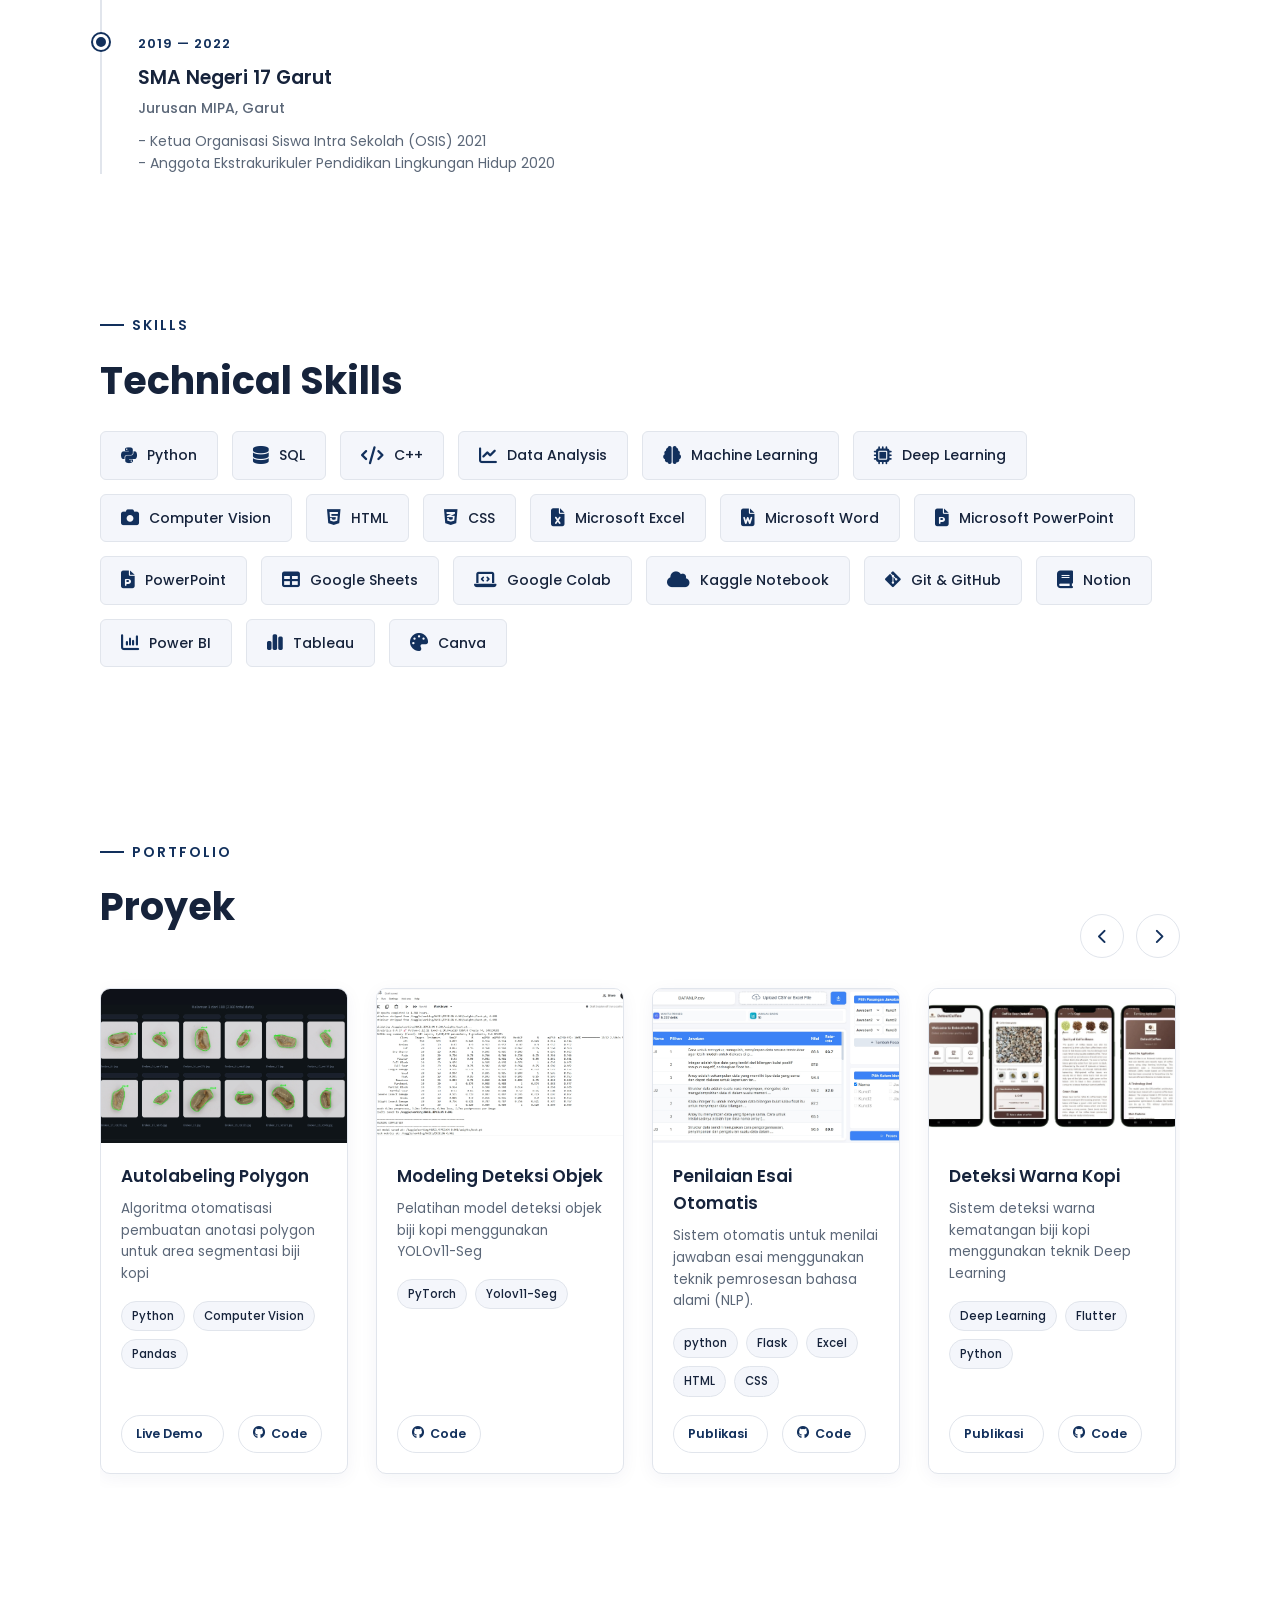
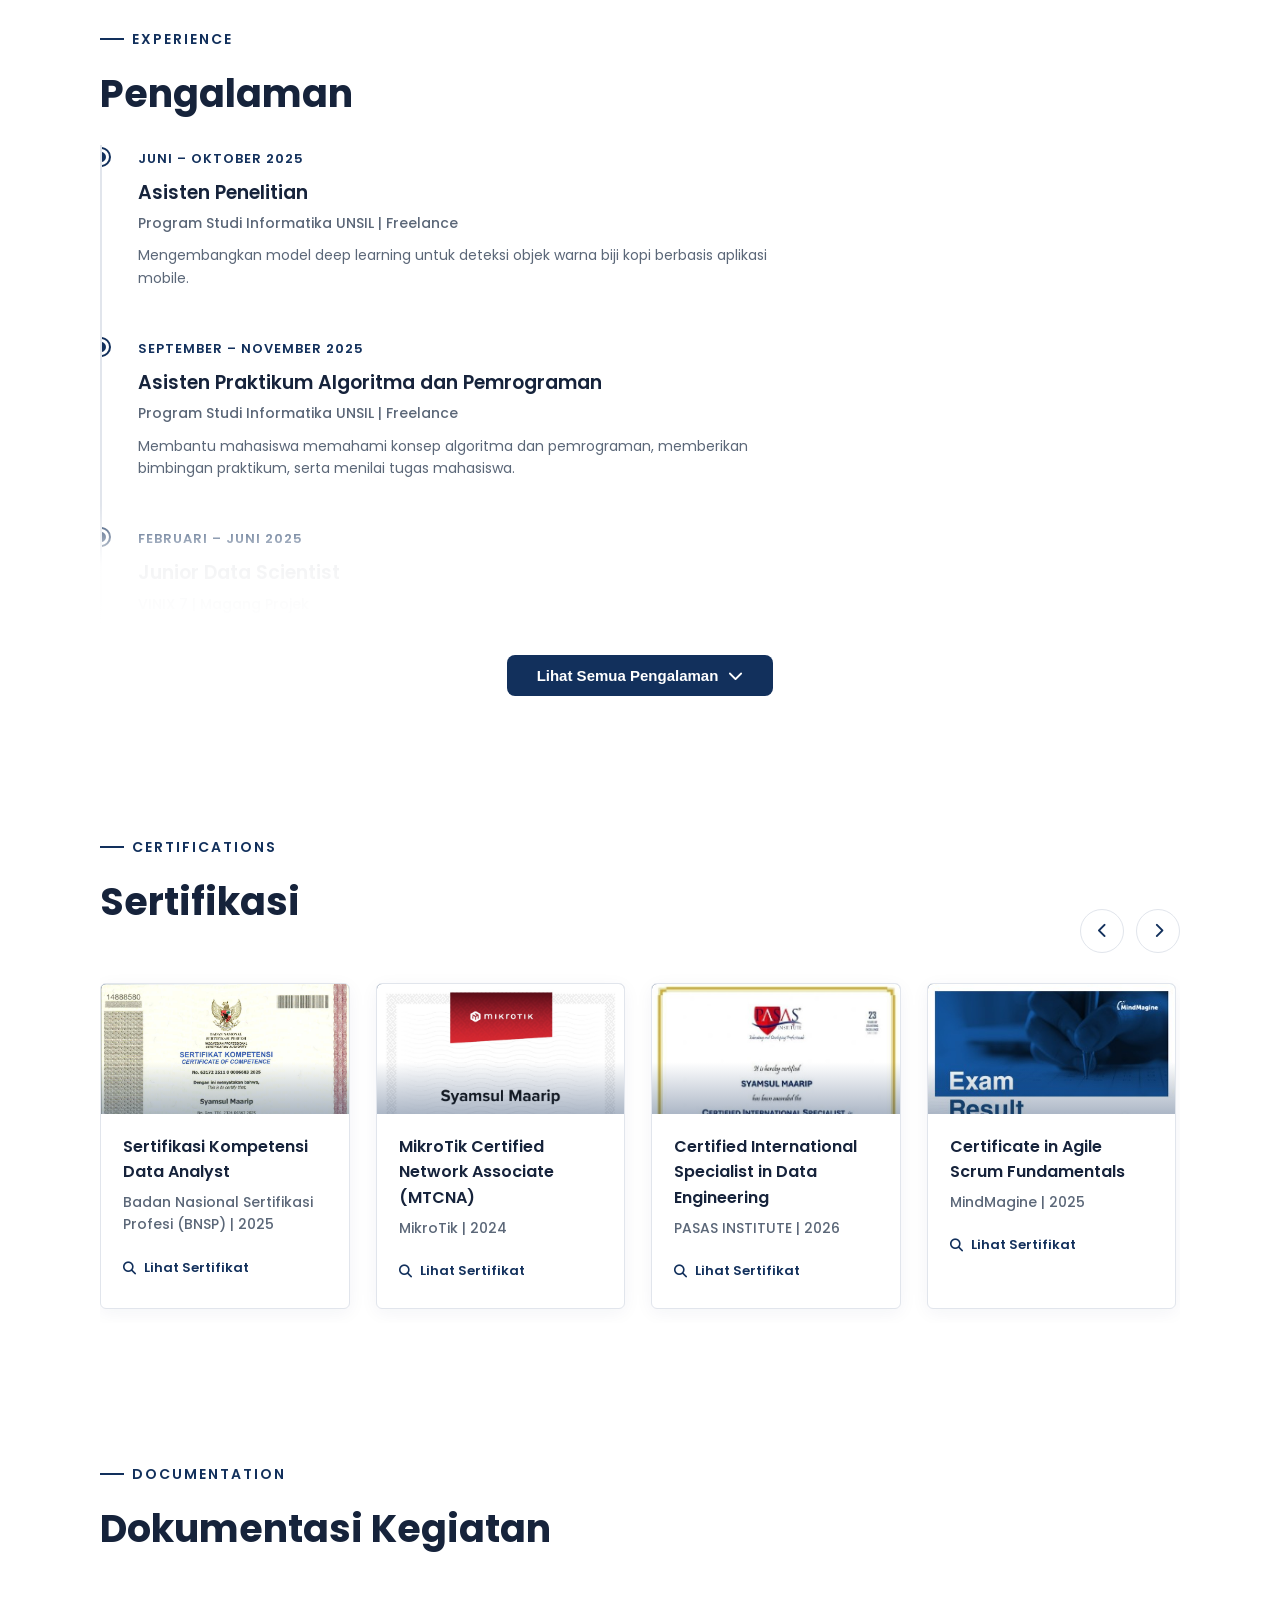
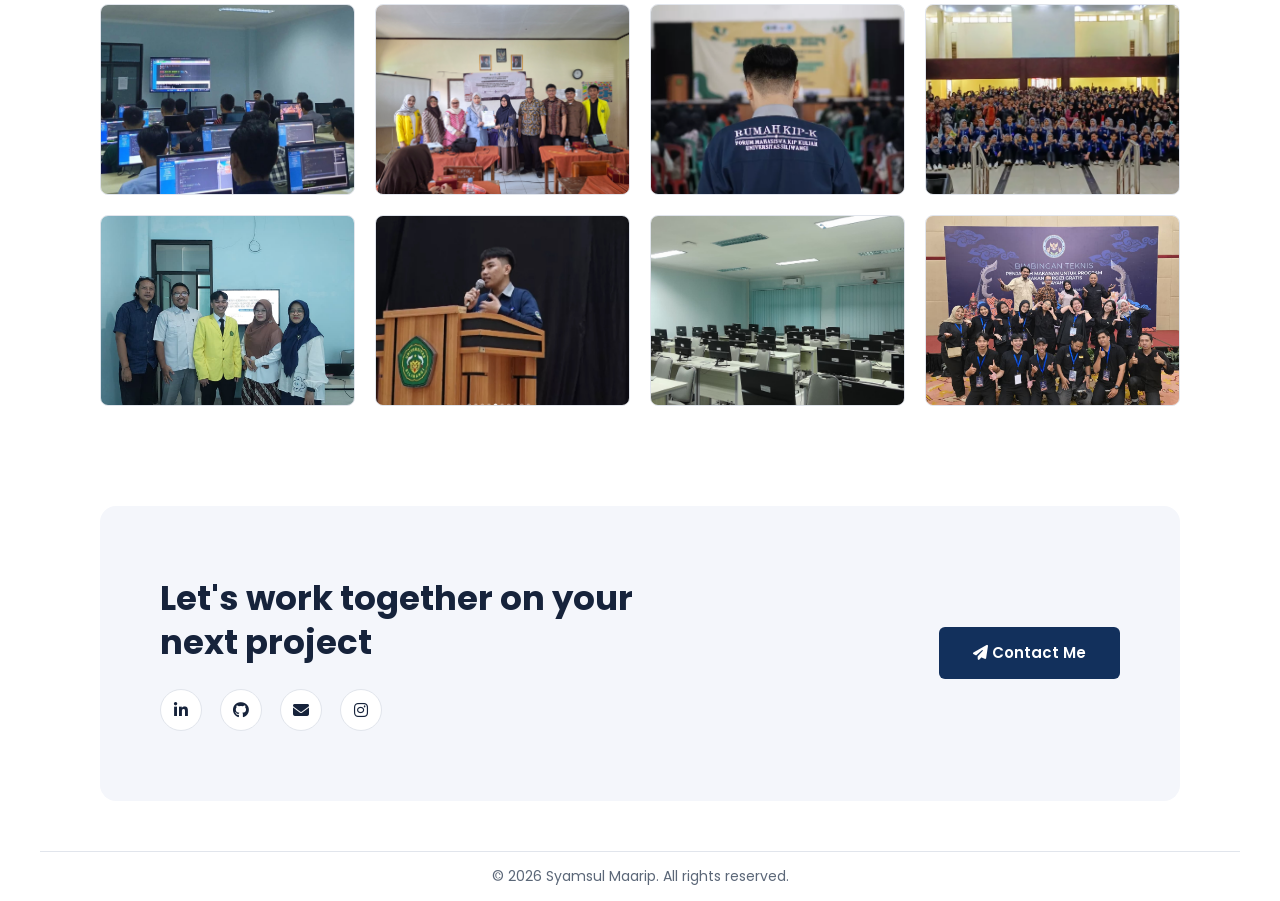
==== commit c935c231: "update style" ====
--- a/index.html
+++ b/index.html
@@ -592,6 +592,12 @@
         </div>
         <div class="gallery-item">
           <img src="assets\Screenshot_31-7-2026_154014_www.instagram.com.jpeg" alt="Ketua Forum">
+        </div>
+        <div class="gallery-item">
+          <img src="assets\WhatsApp Image 2026-08-02 at 12.16.53 PM.jpeg" alt="Persiapan Komputer">
+        </div>
+        <div class="gallery-item">
+          <img src="assets\WhatsApp Image 2026-08-02 at 12.16.53 PM (1).jpeg" alt="Kegiatan">
         </div>
       </div>
     </div>
--- a/style.css
+++ b/style.css
@@ -621,9 +621,9 @@
 /* ---------- DOCUMENTATION (Gallery) ---------- */
 .gallery-grid{
   display:grid;
-  grid-template-columns:repeat(3, 1fr);
+  grid-template-columns:repeat(4, 1fr);
   gap:20px;
-  margin-top:20px;
+  margin-top:10px;
 }
 .gallery-item{
   aspect-ratio:4/3;
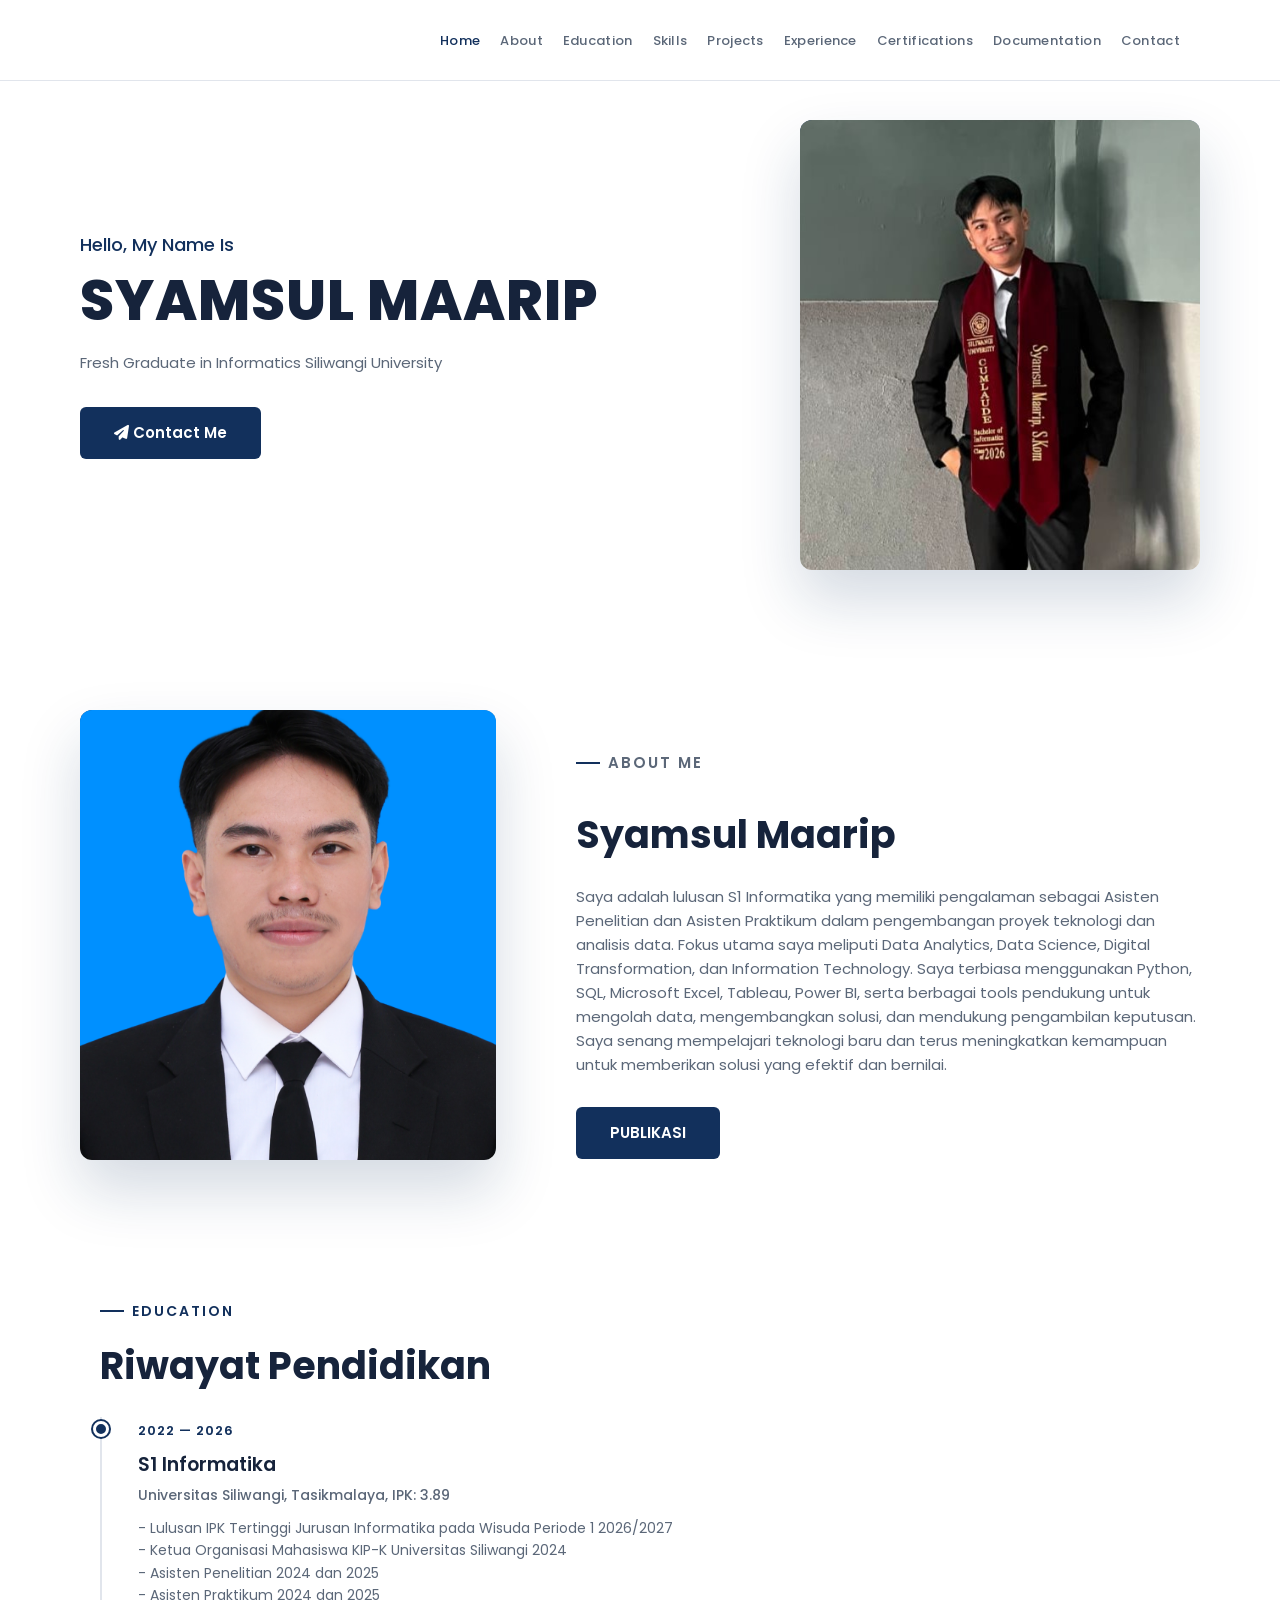
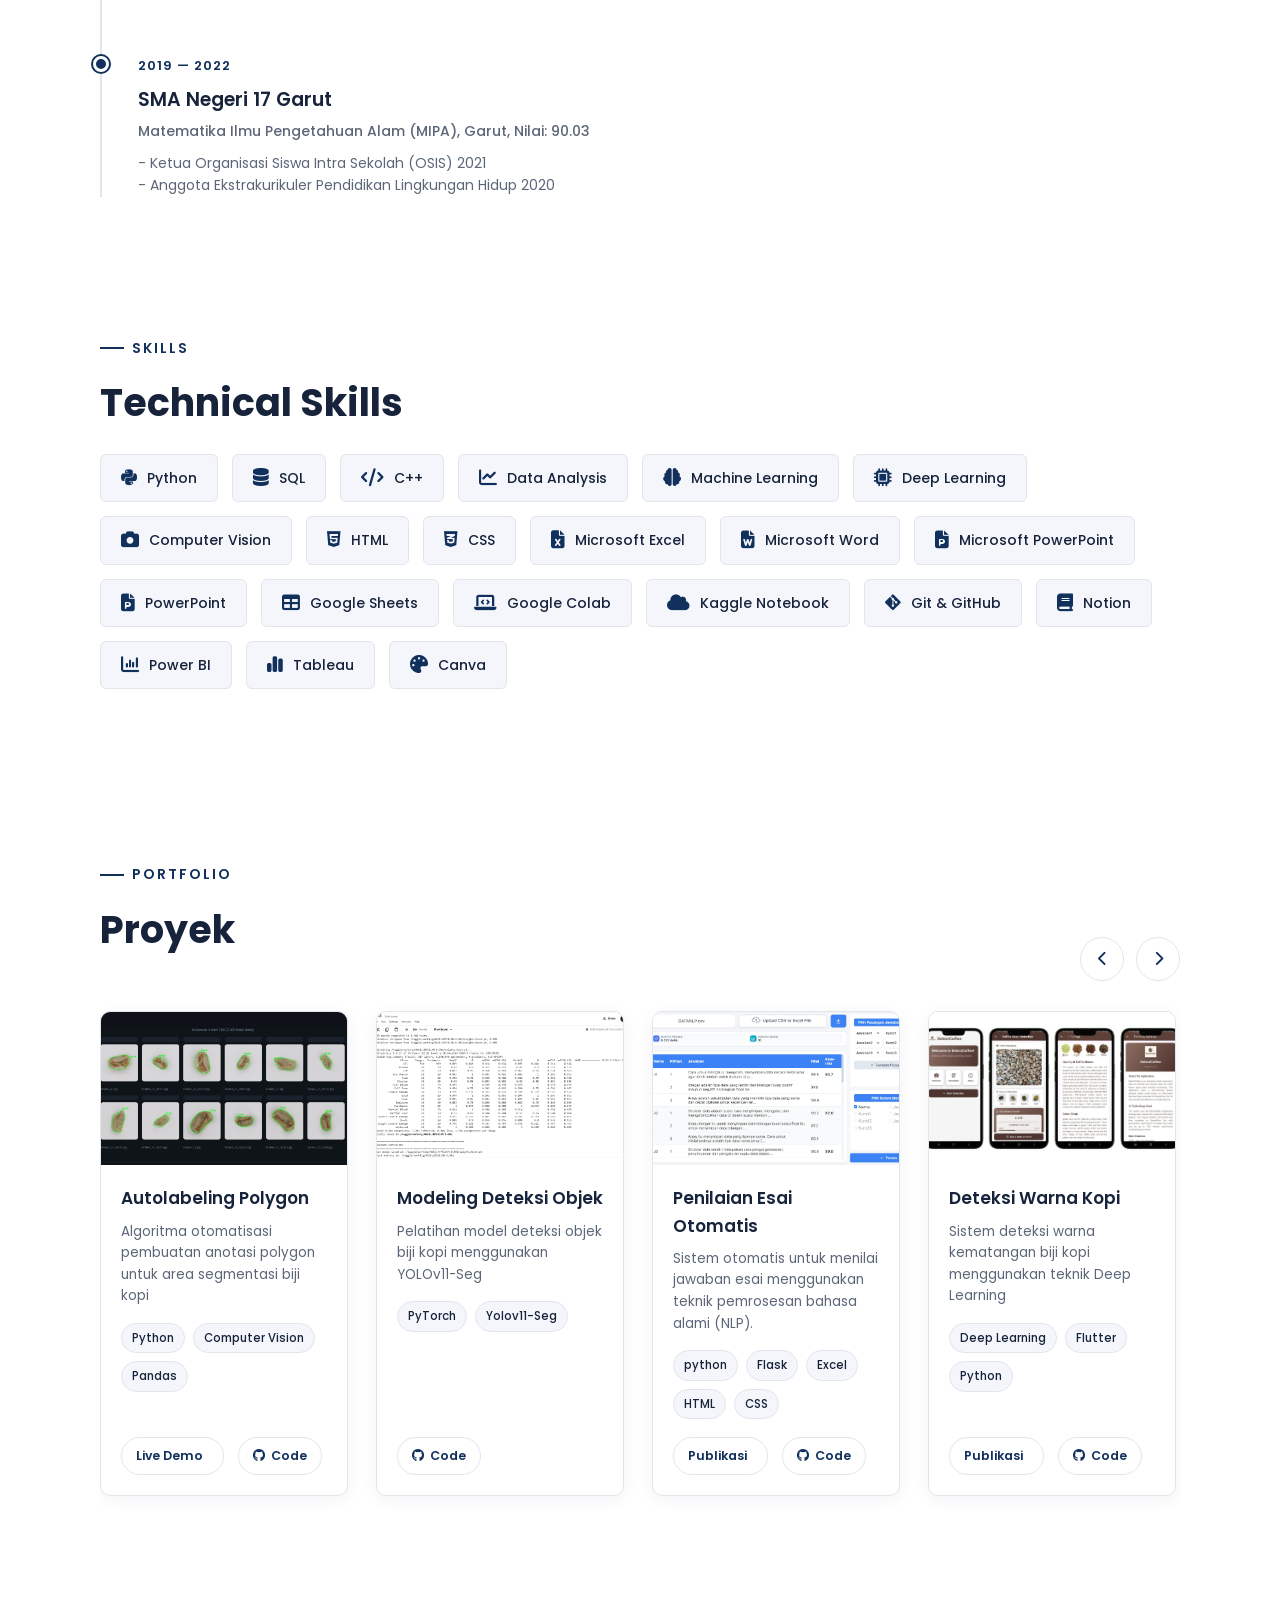
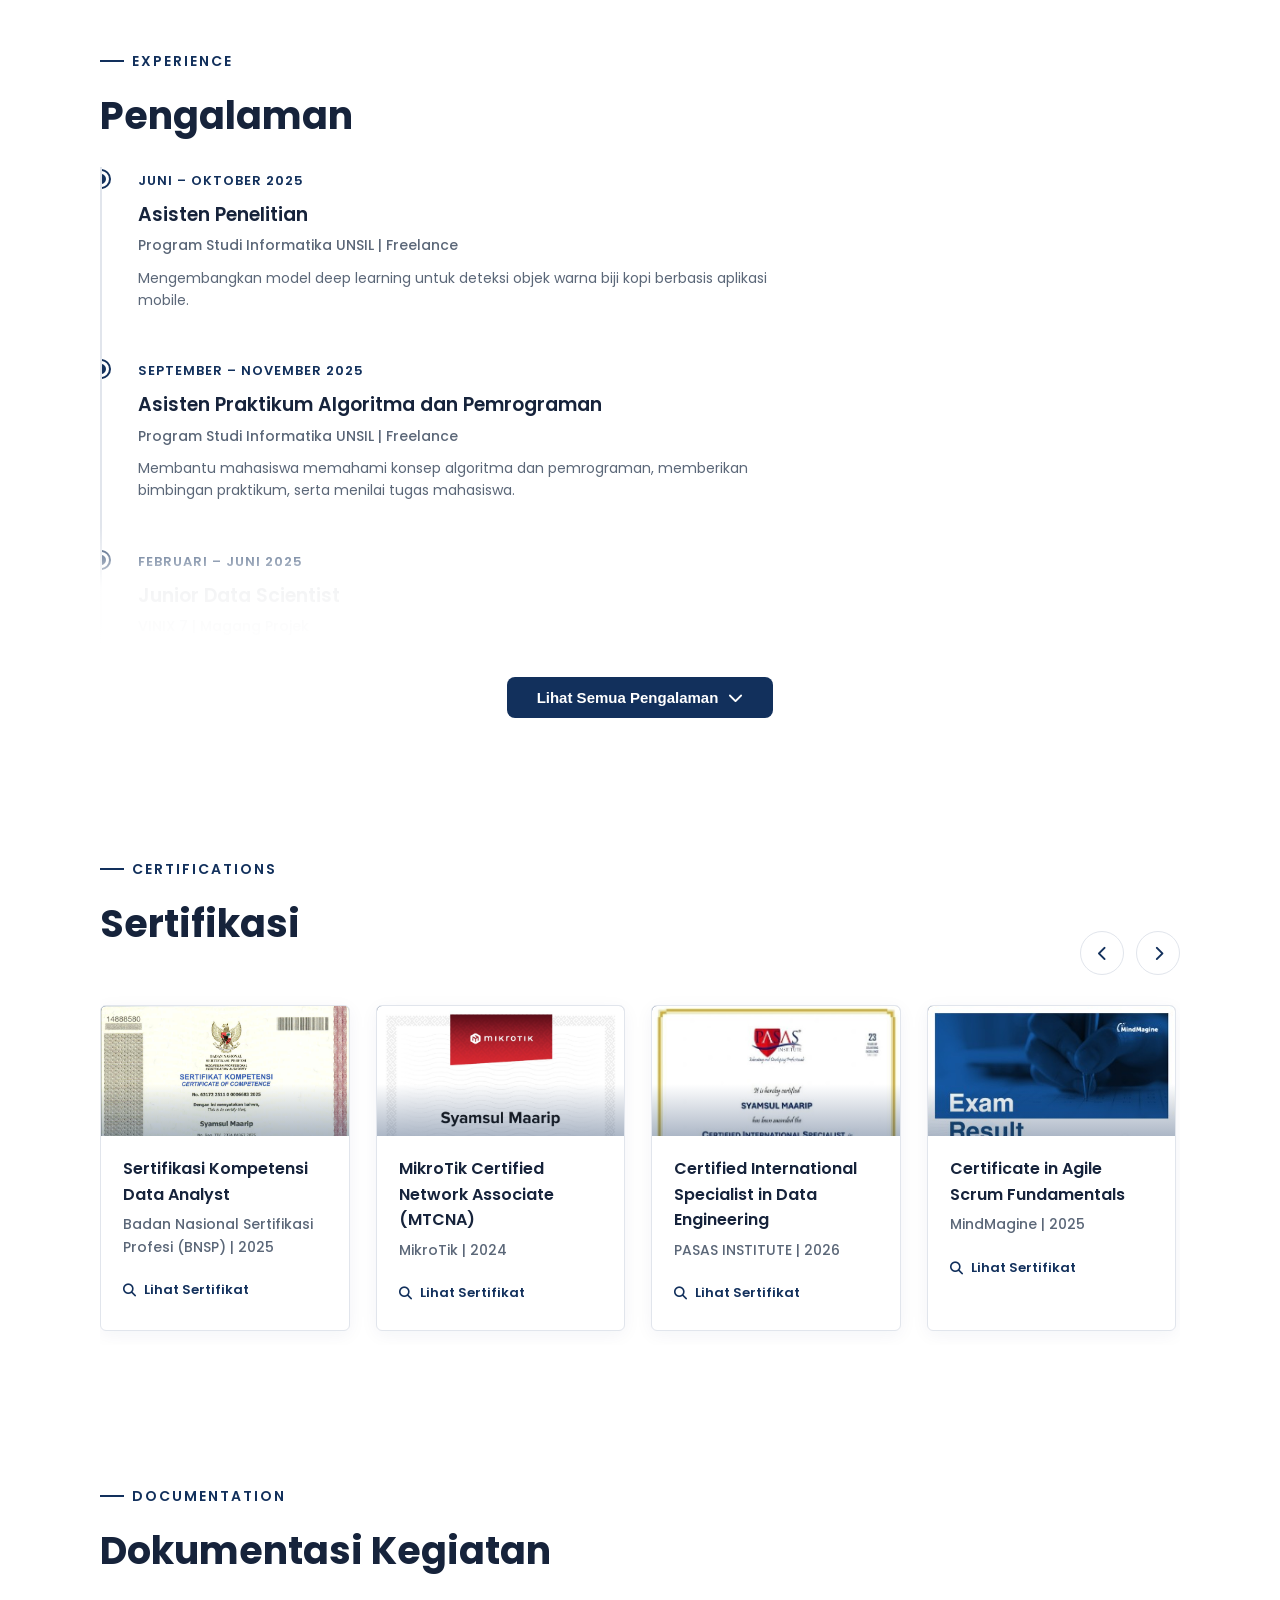
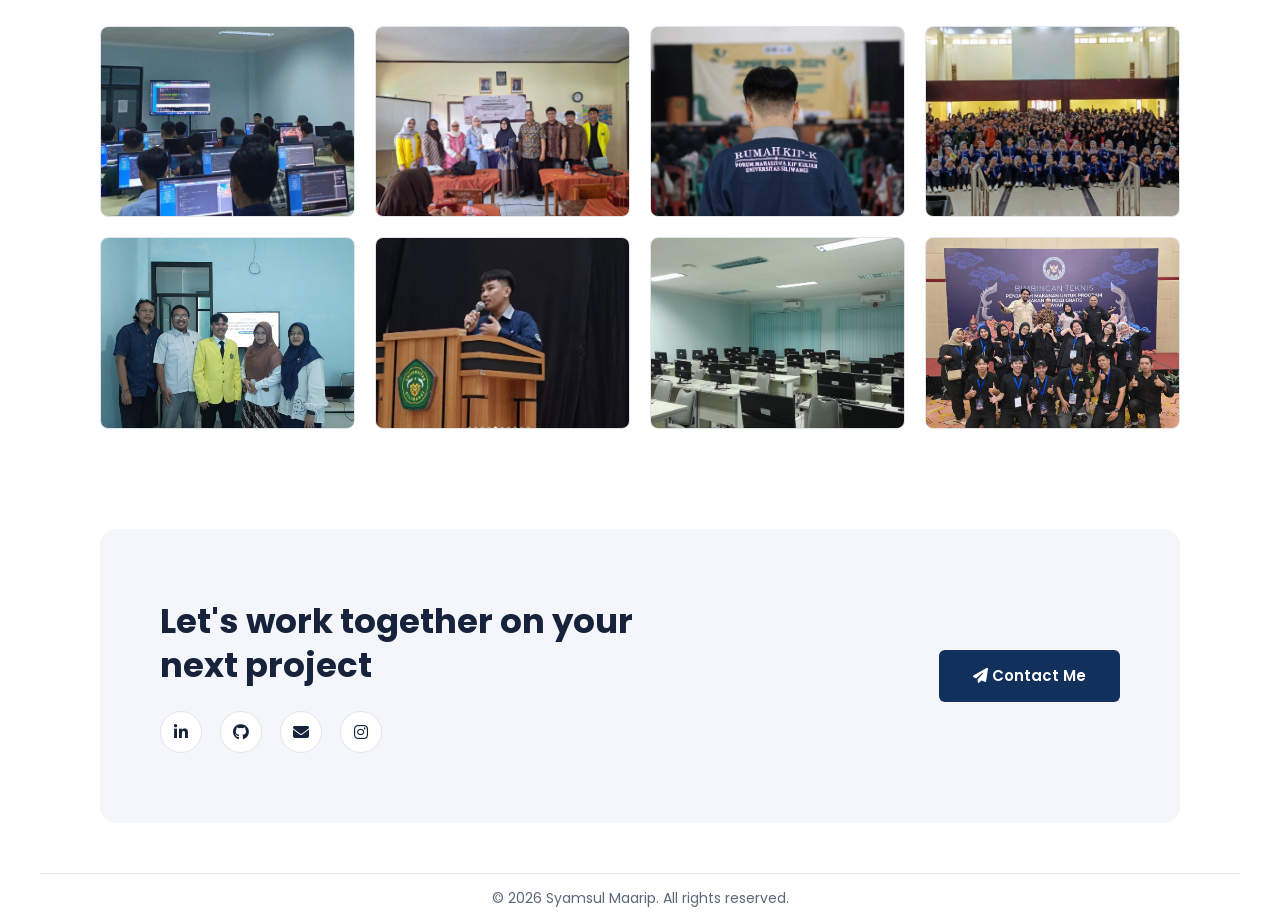
==== commit 54390892: "spublikasi" ====
--- a/index.html
+++ b/index.html
@@ -68,9 +68,9 @@
         Saya
         senang mempelajari teknologi baru dan terus meningkatkan kemampuan untuk memberikan solusi yang efektif dan
         bernilai.</p>
-      <a href="https://drive.google.com/uc?export=download&id=1JYghF-31X_jzdTmUOXEkbdmJ8IFU0sAb" class="btn"
-        target="_blank" rel="noopener">
-        Download CV
+      <a href="https://scholar.google.com/citations?user=Di6G2JEAAAAJ&hl=en" class="btn"
+        target="blank" rel="noopener">
+        PUBLIKASI
       </a>
     </div>
   </section>
@@ -85,7 +85,8 @@
           <div class="timeline-dot"></div>
           <span class="timeline-year">2022 — 2026</span>
           <h3>S1 Informatika</h3>
-          <p class="timeline-place">Universitas Siliwangi, Tasikmalaya</p>
+          <p class="timeline-place">Universitas Siliwangi, Tasikmalaya, IPK: 3.89</p>
+          <p>- Lulusan IPK Tertinggi Jurusan Informatika pada Wisuda Periode 1 2026/2027</p>
           <p>- Ketua Organisasi Mahasiswa KIP-K Universitas Siliwangi 2024</p>
           <p>- Asisten Penelitian 2024 dan 2025</p>
           <p>- Asisten Praktikum 2024 dan 2025</p>
@@ -94,7 +95,7 @@
           <div class="timeline-dot"></div>
           <span class="timeline-year">2019 — 2022</span>
           <h3>SMA Negeri 17 Garut</h3>
-          <p class="timeline-place">Jurusan MIPA, Garut</p>
+          <p class="timeline-place">Matematika Ilmu Pengetahuan Alam (MIPA), Garut, Nilai: 90.03</p>
           <p>- Ketua Organisasi Siswa Intra Sekolah (OSIS) 2021</p>
           <p>- Anggota Ekstrakurikuler Pendidikan Lingkungan Hidup 2020</p>
         </div>
@@ -203,7 +204,7 @@
     </div>
   </section>
 
-  <!-- ============ PROJECTS (bagian terpenting) ============ -->
+  <!-- ============ PROJECTS ============ -->
   <section id="projects">
     <div class="container">
 
--- a/style.css
+++ b/style.css
@@ -623,7 +623,7 @@
   display:grid;
   grid-template-columns:repeat(4, 1fr);
   gap:20px;
-  margin-top:10px;
+  margin-top:20px;
 }
 .gallery-item{
   aspect-ratio:4/3;
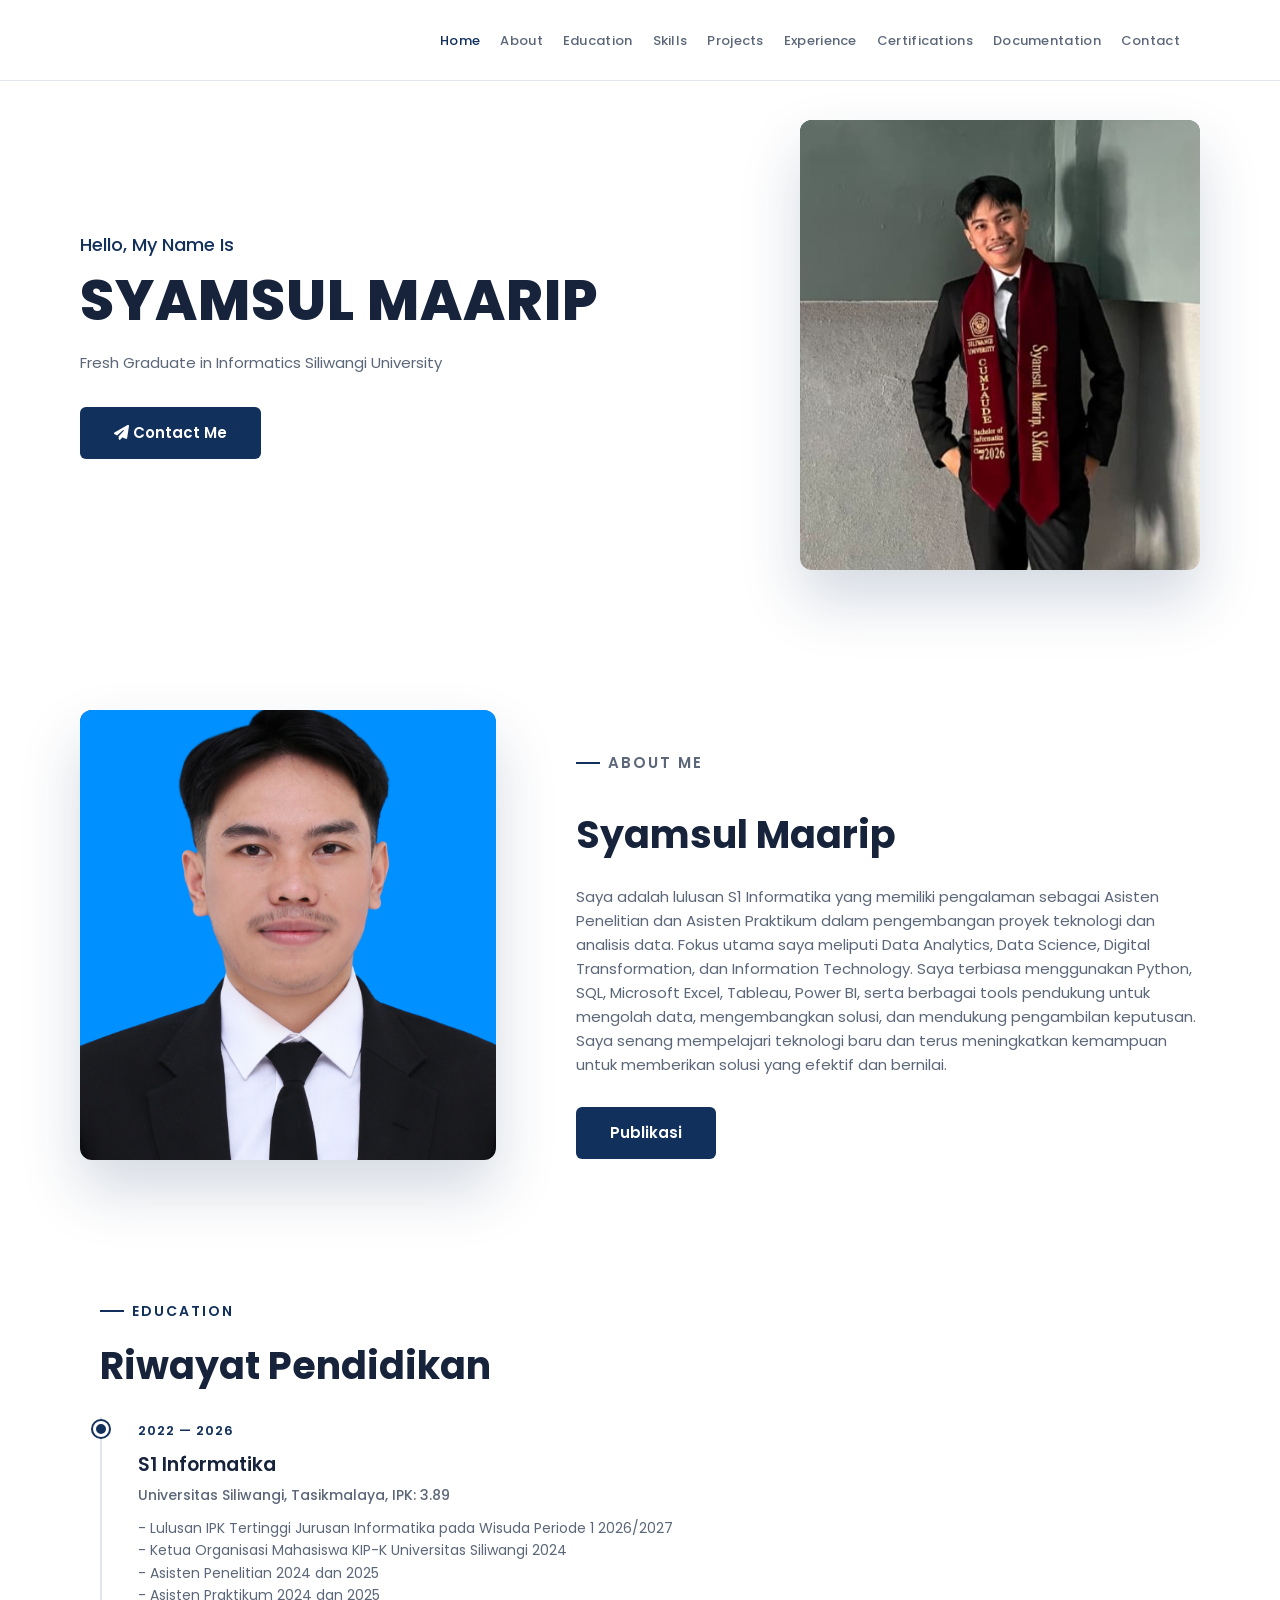
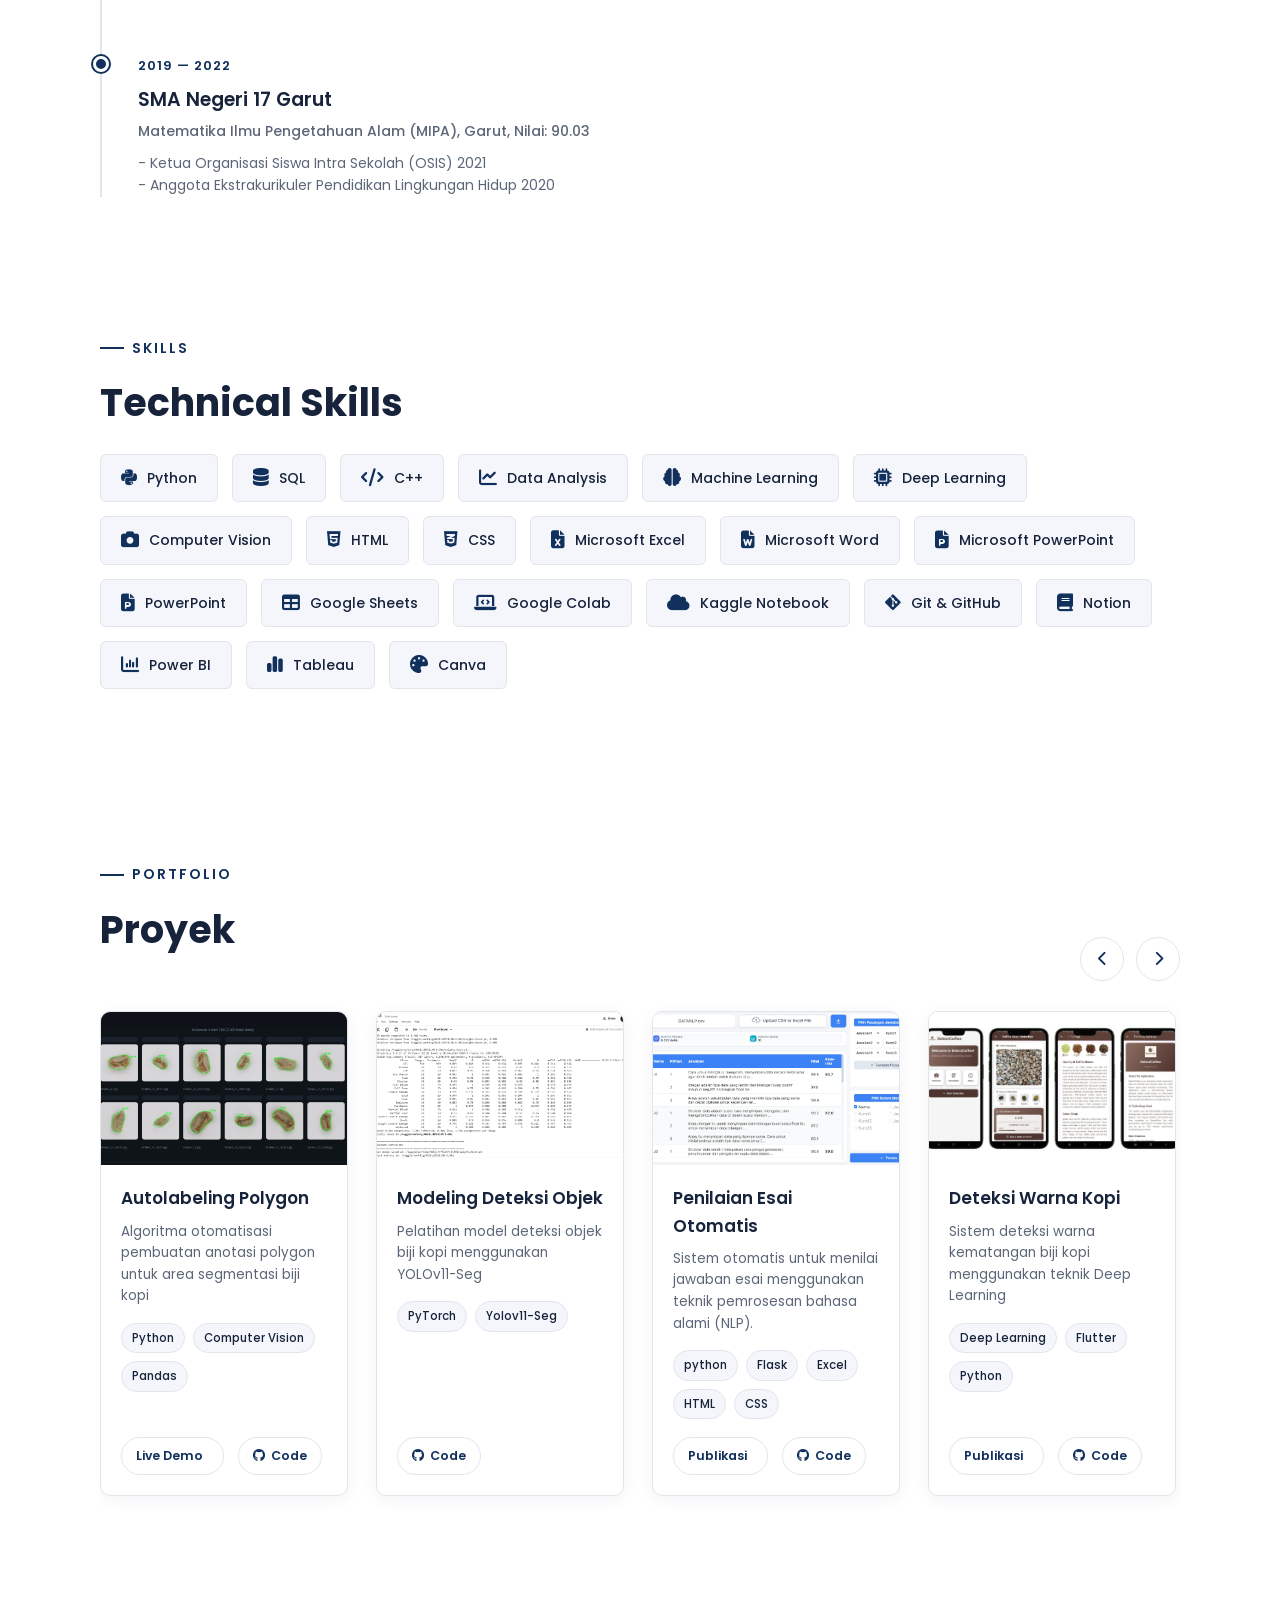
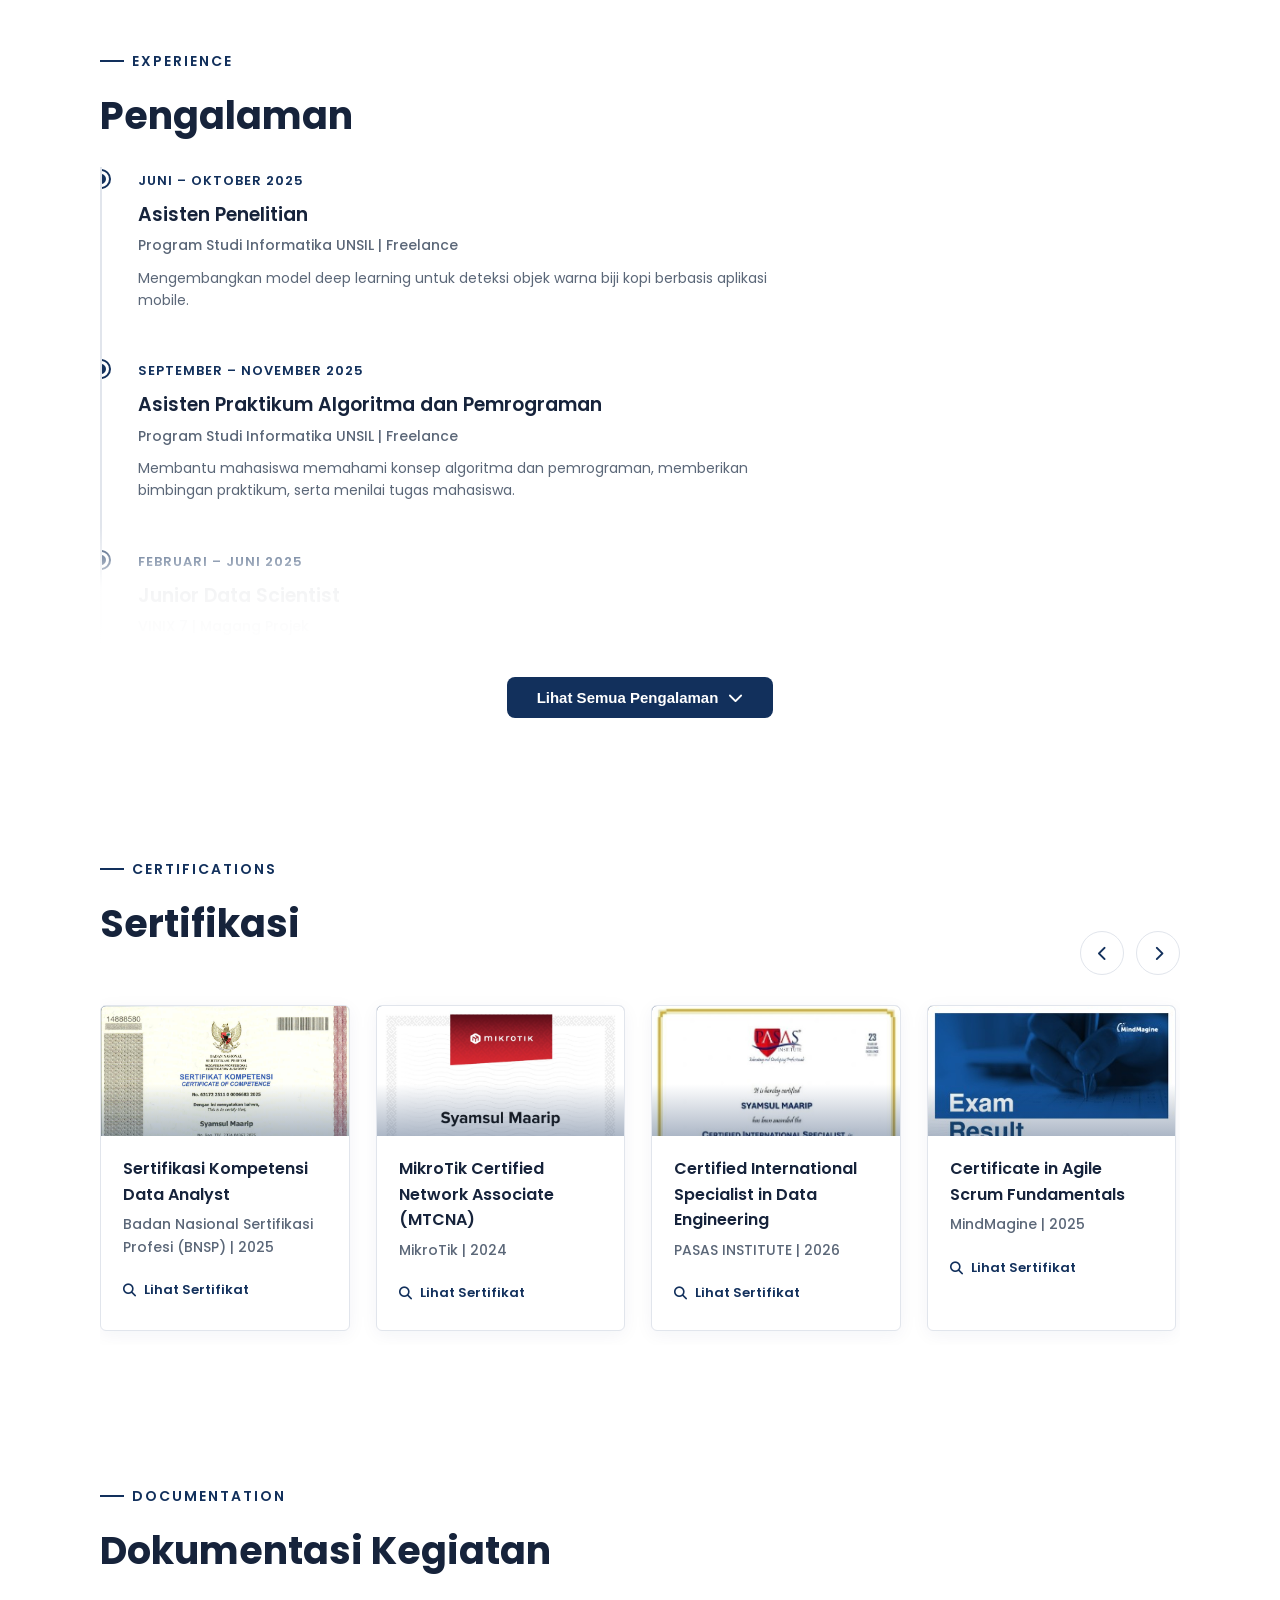
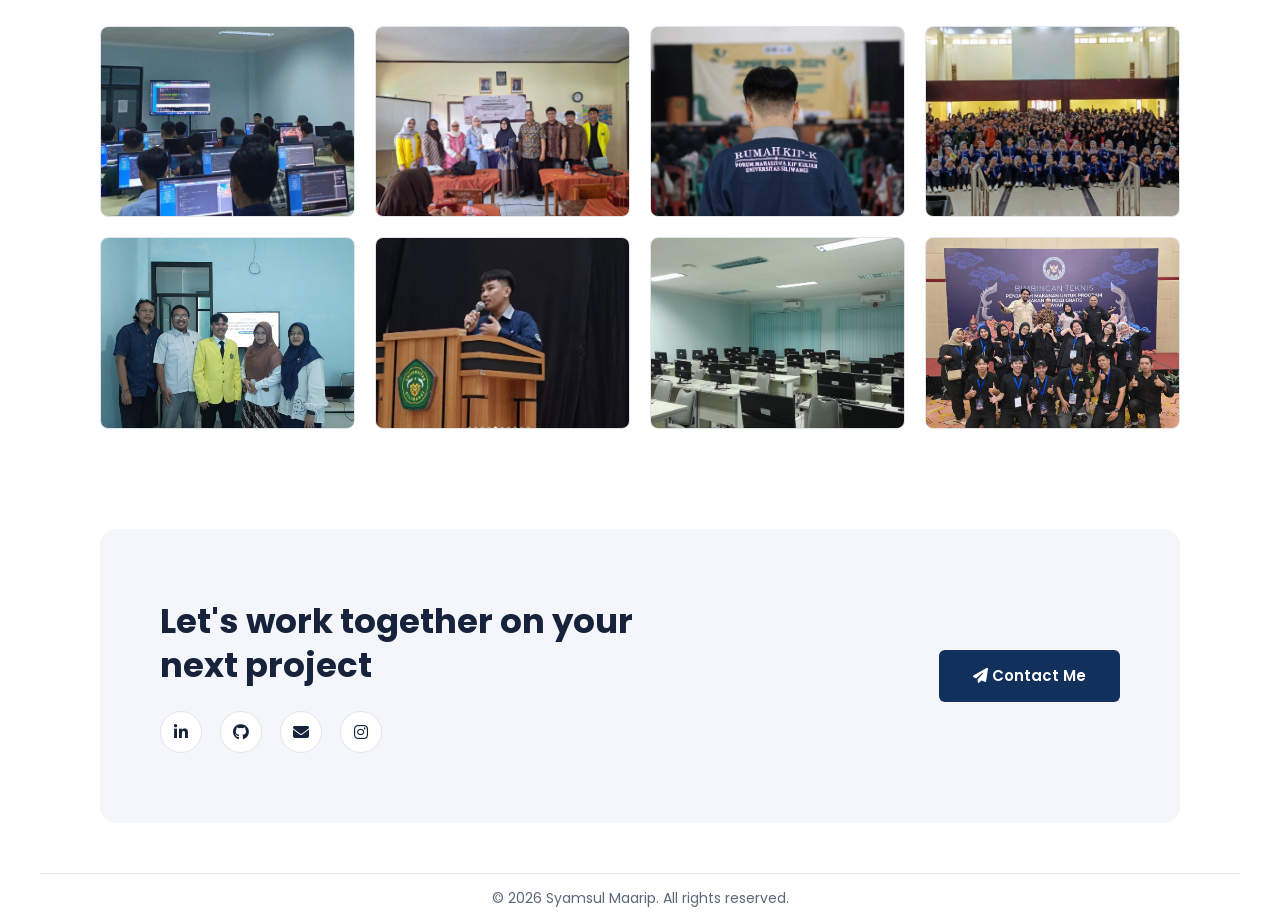
==== commit 188d6c48: "publikasi1" ====
--- a/index.html
+++ b/index.html
@@ -70,7 +70,7 @@
         bernilai.</p>
       <a href="https://scholar.google.com/citations?user=Di6G2JEAAAAJ&hl=en" class="btn"
         target="blank" rel="noopener">
-        PUBLIKASI
+        Publikasi
       </a>
     </div>
   </section>
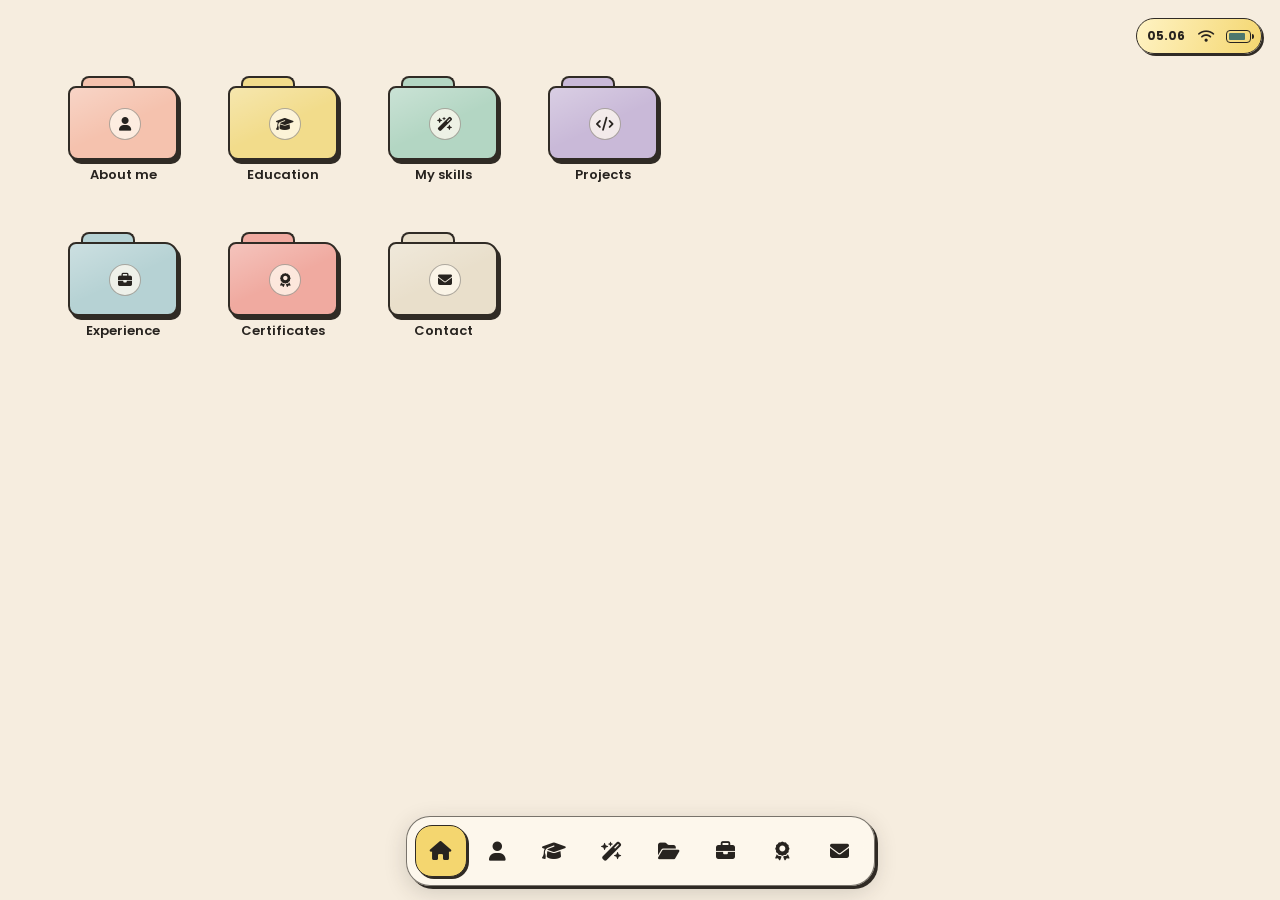
==== commit 26ce615a: "update tampilan" ====
--- a/index.html
+++ b/index.html
@@ -1,663 +1,62 @@
 <!DOCTYPE html>
 <html lang="id">
-
 <head>
   <meta charset="UTF-8">
   <meta name="viewport" content="width=device-width, initial-scale=1.0">
   <title>SYAMSUL MAARIP | Portofolio</title>
   <link rel="preconnect" href="https://fonts.googleapis.com">
-  <link href="https://fonts.googleapis.com/css2?family=Poppins:wght@300;400;500;600;700;800&display=swap"
-    rel="stylesheet">
+  <link href="https://fonts.googleapis.com/css2?family=Poppins:wght@300;400;500;600;700;800&display=swap" rel="stylesheet">
   <link rel="stylesheet" href="https://cdnjs.cloudflare.com/ajax/libs/font-awesome/6.5.1/css/all.min.css">
   <link rel="stylesheet" href="style.css">
-  <meta name="viewport" content="width=device-width, initial-scale=1.0">
 </head>
-
-<body>
-
+<body data-page="home">
+  <div class="system-status" aria-label="Status perangkat">
+    <span class="status-time" id="statusTime">9:41</span>
+    <span class="status-wifi" aria-label="Wi-Fi aktif"><i class="fa-solid fa-wifi" aria-hidden="true"></i></span>
+    <span class="status-battery" aria-label="Baterai 86 persen"><span class="battery-level"></span></span>
+  </div>
   <header>
     <div class="container navbar">
-
       <ul class="nav-links" id="navLinks">
-        <li><a href="#home" class="active">Home</a></li>
-        <li><a href="#about">About</a></li>
-        <li><a href="#education">Education</a></li>
-        <li><a href="#skills">Skills</a></li>
-        <li><a href="#projects">Projects</a></li>
-        <li><a href="#experience">Experience</a></li>
-        <li><a href="#certifications">Certifications</a></li>
-        <li><a href="#documentation">Documentation</a></li>
-        <li><a href="#contact">Contact</a></li>
+        <li><a href="index.html" aria-label="Beranda" title="Beranda"><i class="fa-solid fa-house" aria-hidden="true"></i></a></li>
+        <li><a href="about.html" aria-label="Tentang saya" title="Tentang saya"><i class="fa-solid fa-user" aria-hidden="true"></i></a></li>
+        <li><a href="education.html" aria-label="Pendidikan" title="Pendidikan"><i class="fa-solid fa-graduation-cap" aria-hidden="true"></i></a></li>
+        <li><a href="skills.html" aria-label="Keahlian" title="Keahlian"><i class="fa-solid fa-wand-magic-sparkles" aria-hidden="true"></i></a></li>
+        <li><a href="projects.html" aria-label="Proyek" title="Proyek"><i class="fa-solid fa-folder-open" aria-hidden="true"></i></a></li>
+        <li><a href="experience.html" aria-label="Pengalaman" title="Pengalaman"><i class="fa-solid fa-briefcase" aria-hidden="true"></i></a></li>
+        <li><a href="certifications.html" aria-label="Sertifikat dan dokumentasi" title="Sertifikat dan dokumentasi"><i class="fa-solid fa-award" aria-hidden="true"></i></a></li>
+        <li><a href="contact.html" aria-label="Kontak" title="Kontak"><i class="fa-solid fa-envelope" aria-hidden="true"></i></a></li>
       </ul>
-
-      <button class="nav-toggle" id="navToggle">
-        <i class="fa-solid fa-bars"></i>
-      </button>
-
     </div>
   </header>
-
-  <!-- ============ HERO ============ -->
-  <section class="hero container" id="home">
-    <div class="hero-text">
-      <p class="hello">Hello, My Name Is</p>
-      <h1>SYAMSUL MAARIP</h1>
-      <p>Fresh Graduate in Informatics Siliwangi  University</p>
-      <a href="#contact" class="btn"><i class="fa-solid fa-paper-plane"></i>
-      Contact Me</a>
-    </div>
-    <div class="photo-box">
-      <img src="assets/Syamsul.jpeg" alt="Syamsul Maarip">
-    </div>
-  </section>
-
-  <!-- ============ ABOUT ============ -->
-  <section class="about container" id="about">
-    <div class="photo-box">
-      <img src="assets/PAS PHOTO 3x4.png" alt="Syamsul Maarip">
-    </div>
-    <div class="about-content">
-      <p class="eyebrow">About me</p>
-      <h2 class="section-title">Syamsul Maarip</h2>
-      <p>Saya adalah lulusan S1 Informatika yang memiliki pengalaman sebagai Asisten Penelitian dan Asisten Praktikum
-        dalam
-        pengembangan proyek teknologi dan analisis data. Fokus utama saya meliputi Data Analytics, Data Science, Digital
-        Transformation, dan Information Technology. Saya terbiasa menggunakan Python, SQL, Microsoft Excel, Tableau,
-        Power BI,
-        serta berbagai tools pendukung untuk mengolah data, mengembangkan solusi, dan mendukung pengambilan keputusan.
-        Saya
-        senang mempelajari teknologi baru dan terus meningkatkan kemampuan untuk memberikan solusi yang efektif dan
-        bernilai.</p>
-      <a href="https://scholar.google.com/citations?user=Di6G2JEAAAAJ&hl=en" class="btn"
-        target="blank" rel="noopener">
-        Publikasi
+<main>
+<section class="folder-section container" id="home" aria-label="Folder portofolio">
+    <div class="folder-grid">
+      <a class="folder-card folder-peach" href="about.html">
+        <i class="fa-solid fa-user folder-content-icon" aria-hidden="true"></i><span>About me</span>
+      </a>
+      <a class="folder-card folder-yellow" href="education.html">
+        <i class="fa-solid fa-graduation-cap folder-content-icon" aria-hidden="true"></i><span>Education</span>
+      </a>
+      <a class="folder-card folder-mint" href="skills.html">
+        <i class="fa-solid fa-wand-magic-sparkles folder-content-icon" aria-hidden="true"></i><span>My skills</span>
+      </a>
+      <a class="folder-card folder-lilac" href="projects.html">
+        <i class="fa-solid fa-code folder-content-icon" aria-hidden="true"></i><span>Projects</span>
+      </a>
+      <a class="folder-card folder-blue" href="experience.html">
+        <i class="fa-solid fa-briefcase folder-content-icon" aria-hidden="true"></i><span>Experience</span>
+      </a>
+      <a class="folder-card folder-coral" href="certifications.html">
+        <i class="fa-solid fa-award folder-content-icon" aria-hidden="true"></i><span>Certificates</span>
+      </a>
+      <a class="folder-card folder-paper" href="contact.html">
+        <i class="fa-solid fa-envelope folder-content-icon" aria-hidden="true"></i><span>Contact</span>
       </a>
     </div>
   </section>
+</main>
 
-  <!-- ============ EDUCATION ============ -->
-  <section id="education">
-    <div class="container">
-      <p class="eyebrow">Education</p>
-      <h2 class="section-title">Riwayat Pendidikan</h2>
-      <div class="timeline">
-        <div class="timeline-item">
-          <div class="timeline-dot"></div>
-          <span class="timeline-year">2022 — 2026</span>
-          <h3>S1 Informatika</h3>
-          <p class="timeline-place">Universitas Siliwangi, Tasikmalaya, IPK: 3.89</p>
-          <p>- Lulusan IPK Tertinggi Jurusan Informatika pada Wisuda Periode 1 2026/2027</p>
-          <p>- Ketua Organisasi Mahasiswa KIP-K Universitas Siliwangi 2024</p>
-          <p>- Asisten Penelitian 2024 dan 2025</p>
-          <p>- Asisten Praktikum 2024 dan 2025</p>
-        </div>
-        <div class="timeline-item">
-          <div class="timeline-dot"></div>
-          <span class="timeline-year">2019 — 2022</span>
-          <h3>SMA Negeri 17 Garut</h3>
-          <p class="timeline-place">Matematika Ilmu Pengetahuan Alam (MIPA), Garut, Nilai: 90.03</p>
-          <p>- Ketua Organisasi Siswa Intra Sekolah (OSIS) 2021</p>
-          <p>- Anggota Ekstrakurikuler Pendidikan Lingkungan Hidup 2020</p>
-        </div>
-      </div>
-    </div>
-  </section>
-
-  <!-- ============ SKILLS ============ -->
-  <section id="skills">
-    <div class="container">
-      <p class="eyebrow">Skills</p>
-      <h2 class="section-title">Technical Skills</h2>
-
-      <div class="skills-row">
-
-        <!-- Programming -->
-        <div class="skill-badge">
-          <i class="fa-brands fa-python"></i> Python
-        </div>
-
-        <div class="skill-badge">
-          <i class="fa-solid fa-database"></i> SQL
-        </div>
-
-        <div class="skill-badge">
-          <i class="fa-solid fa-code"></i> C++
-        </div>
-
-        <!-- Data & AI -->
-        <div class="skill-badge">
-          <i class="fa-solid fa-chart-line"></i> Data Analysis
-        </div>
-
-        <div class="skill-badge">
-          <i class="fa-solid fa-brain"></i> Machine Learning
-        </div>
-
-        <div class="skill-badge">
-          <i class="fa-solid fa-microchip"></i> Deep Learning
-        </div>
-
-        <div class="skill-badge">
-          <i class="fa-solid fa-camera"></i> Computer Vision
-        </div>
-
-        <div class="skill-badge">
-          <i class="fa-brands fa-html5"></i>
-          HTML
-        </div>
-        
-        <div class="skill-badge">
-          <i class="fa-brands fa-css3-alt"></i>
-          CSS
-        </div>
-
-        <!-- Tools -->
-        <div class="skill-badge">
-          <i class="fa-solid fa-file-excel"></i> Microsoft Excel
-        </div>
-
-        <div class="skill-badge">
-          <i class="fa-solid fa-file-word"></i> Microsoft Word
-        </div>
-
-        <div class="skill-badge">
-          <i class="fa-solid fa-file-powerpoint"></i> Microsoft PowerPoint
-        </div>
-
-        <div class="skill-badge">
-          <i class="fa-solid fa-file-powerpoint"></i> PowerPoint
-        </div>
-
-        <div class="skill-badge">
-          <i class="fa-solid fa-table"></i> Google Sheets
-        </div>
-
-        <div class="skill-badge">
-          <i class="fa-solid fa-laptop-code"></i> Google Colab
-        </div>
-
-        <div class="skill-badge">
-          <i class="fa-solid fa-cloud"></i> Kaggle Notebook
-        </div>
-
-        <div class="skill-badge">
-          <i class="fa-brands fa-git-alt"></i> Git & GitHub
-        </div>
-
-        <div class="skill-badge">
-          <i class="fa-solid fa-book"></i> Notion
-        </div>
-
-        <div class="skill-badge">
-          <i class="fa-solid fa-chart-column"></i> Power BI
-        </div>
-
-        <div class="skill-badge">
-          <i class="fa-solid fa-chart-simple"></i> Tableau
-        </div>
-
-        <div class="skill-badge">
-          <i class="fa-solid fa-palette"></i> Canva
-        </div>
-        
-      </div>
-    </div>
-  </section>
-
-  <!-- ============ PROJECTS ============ -->
-  <section id="projects">
-    <div class="container">
-
-      <div class="section-head-row">
-        <div>
-          <p class="eyebrow">Portfolio</p>
-          <h2 class="section-title">Proyek</h2>
-        </div>
-        <div class="carousel-controls">
-          <button class="carousel-btn" id="projectsPrev" aria-label="Proyek sebelumnya">
-            <i class="fa-solid fa-chevron-left"></i>
-          </button>
-          <button class="carousel-btn" id="projectsNext" aria-label="Proyek berikutnya">
-            <i class="fa-solid fa-chevron-right"></i>
-          </button>
-        </div>
-      </div>
-
-      <div class="projects-track" id="projectsTrack">
-
-        <div class="project-card">
-          <div class="project-thumb">
-            <img src="assets/screenshot-1785464991554.png" alt="Anotasi">
-          </div>
-          <div class="project-body">
-            <h3>Autolabeling Polygon</h3>
-            <p>Algoritma otomatisasi pembuatan anotasi polygon untuk area segmentasi biji kopi</p>
-            <div class="project-tags">
-              <span>Python</span>
-              <span>Computer Vision</span>
-              <span>Pandas</span>
-            </div>
-            <div class="project-links">
-              <a href="https://visualisasi-anotasi-sam-syamsulmaarip.streamlit.app/" class="btn-link" target="_blank"
-                rel="noopener">Live Demo <i class="fa-solid fa-arrow-up-right"></i></a>
-              <a href="https://github.com/syamsulmaarip05/anotasi-polygon.git" class="btn-link" target="_blank"
-                rel="noopener"><i class="fa-brands fa-github"></i> Code</a>
-            </div>
-          </div>
-        </div>
-
-        <div class="project-card">
-          <div class="project-thumb">
-            <img src="assets/screenshot-1785467563172.png" alt="PELATIHAN">
-          </div>
-          <div class="project-body">
-            <h3>Modeling Deteksi Objek</h3>
-            <p>Pelatihan model deteksi objek biji kopi menggunakan YOLOv11-Seg</p>
-            <div class="project-tags">
-              <span>PyTorch</span>
-              <span>Yolov11-Seg</span>
-            </div>
-            <div class="project-links">
-              <a href="https://github.com/syamsulmaarip05/deteksi-biji-kopi-cacat.git" class="btn-link" target="_blank"
-                rel="noopener"><i class="fa-brands fa-github"></i> Code</a>
-            </div>
-          </div>
-        </div>
-
-        <div class="project-card">
-          <div class="project-thumb">
-            <img src="assets/screenshot-1785468572212.png" alt="Web Aplikasi Penilaian Esai Otomatis">
-          </div>
-          <div class="project-body">
-            <h3>Penilaian Esai Otomatis</h3>
-            <p>Sistem otomatis untuk menilai jawaban esai menggunakan teknik pemrosesan bahasa alami (NLP).</p>
-            <div class="project-tags">
-              <span>python</span>
-              <span>Flask</span>
-              <span>Excel</span>
-              <span>HTML</span>
-              <span>CSS</span>
-            </div>
-            <div class="project-links">
-              <a href="https://ieeexplore.ieee.org/abstract/document/11605827/" class="btn-link" target="_blank"
-                rel="noopener">Publikasi<i class="fa-solid fa-arrow-up-right"></i></a>
-              <a href="https://github.com/syamsulmaarip05/NLPRENDER.git" class="btn-link" target="_blank"
-                rel="noopener"><i class="fa-brands fa-github"></i> Code</a>
-            </div>
-          </div>
-        </div>
-
-        <div class="project-card">
-          <div class="project-thumb">
-            <img src="assets/1759823508763 (1).jpg" alt="App Deteksi Warna Kematangan Kopi">
-          </div>
-          <div class="project-body">
-            <h3>Deteksi Warna Kopi</h3>
-            <p>Sistem deteksi warna kematangan biji kopi menggunakan teknik Deep Learning</p>
-            <div class="project-tags">
-              <span>Deep Learning</span>
-              <span>Flutter</span>
-              <span>Python</span>
-            </div>
-            <div class="project-links">
-              <a href="https://jutif.if.unsoed.ac.id/index.php/jurnal/article/view/5400" class="btn-link"
-                target="_blank" rel="noopener">Publikasi<i class="fa-solid fa-arrow-up-right"></i></a>
-              <a href="https://github.com/syamsulmaarip05/NLPRENDER" class="btn-link" target="_blank" rel="noopener"><i
-                  class="fa-brands fa-github"></i> Code</a>
-            </div>
-          </div>
-        </div>
-
-        <div class="project-card">
-          <div class="project-thumb">
-            <img src="assets/1719123587008.jpg" alt="Prediksi Harapan Hidup Indonesia">
-          </div>
-          <div class="project-body">
-            <h3>Prediksi Harapan Hidup Indonesia</h3>
-            <p>Sistem prediksi harapan hidup Indonesia menggunakan teknik Interpolasi Polinom Lagrange</p>
-            <div class="project-tags">
-              <span>Excel</span>
-              <span>Python</span>
-              <span>Statistics</span>
-            </div>
-            <div class="project-links">
-              <a href="https://e-journal.usd.ac.id/index.php/IJASST/article/view/9167" class="btn-link" target="_blank"
-                rel="noopener">Publikasi<i class="fa-solid fa-arrow-up-right"></i></a>
-            </div>
-          </div>
-        </div>
-
-        <div class="project-card">
-          <div class="project-thumb">
-            <img src="assets\screenshot-1785494098067.png" alt="Analisis Program IUP">
-          </div>
-          <div class="project-body">
-            <h3>Analisis Program IUP</h3>
-            <p>Sistem Prediksi Analisis Program International Undergraduate Porgam (IUP) di indonesia berbasis streamlit</p>
-            <div class="project-tags">
-              <span>Excel</span>
-              <span>Python</span>
-              <span>Streamlit</span>
-            </div>
-            <div class="project-links">
-              <a href="https://kelompok6b.streamlit.app/" class="btn-link" target="_blank"
-                rel="noopener">Live Demo <i class="fa-solid fa-arrow-up-right"></i></a>
-              <a href="https://github.com/syamsulmaarip05/PROJEKVINIX" class="btn-link" target="_blank" rel="noopener"><i
-                  class="fa-brands fa-github"></i> Code</a>
-            </div>
-          </div>
-        </div>
-
-        <div class="project-card">
-        <div class="project-thumb">
-          <img src="assets\Screenshot_2-8-2026_11439_github.com.jpeg" alt="Email Otomatis">
-        </div>
-        <div class="project-body">
-          <h3>Email Otomatis</h3>
-          <p>Sistem Otomatis untuk Mengirim Email Berbasis Python</p>
-          <div class="project-tags">
-            <span>Excel</span>
-            <span>Python</span>
-          </div>
-          <div class="project-links">
-            <a href="https://github.com/syamsulmaarip05/email_otomatis" class="btn-link" target="_blank" rel="noopener"><i
-                class="fa-brands fa-github"></i> Code</a>
-          </div>
-        </div>
-        </div>
-
-      </div>
-    </div>
-  </section>
-
-  <!-- ============ EXPERIENCE ============ -->
-  <section id="experience">
-    <div class="container">
-
-      <p class="eyebrow">Experience</p>
-      <h2 class="section-title">Pengalaman</h2>
-
-      <div class="timeline-wrapper">
-        <div class="timeline" id="experienceTimeline">
-          <div class="timeline-item">
-            <div class="timeline-dot"></div>
-            <span class="timeline-year">Juni – Oktober 2025</span>
-            <h3>Asisten Penelitian</h3>
-            <p class="timeline-place">Program Studi Informatika UNSIL | Freelance</p>
-            <p>
-              Mengembangkan model deep learning untuk deteksi objek warna biji kopi
-              berbasis aplikasi mobile.
-            </p>
-          </div>
-
-          <div class="timeline-item">
-            <div class="timeline-dot"></div>
-            <span class="timeline-year">September – November 2025</span>
-            <h3>Asisten Praktikum Algoritma dan Pemrograman</h3>
-            <p class="timeline-place">Program Studi Informatika UNSIL | Freelance</p>
-            <p>
-              Membantu mahasiswa memahami konsep algoritma dan pemrograman,
-              memberikan bimbingan praktikum, serta menilai tugas mahasiswa.
-            </p>
-          </div>
-
-          <div class="timeline-item">
-            <div class="timeline-dot"></div>
-            <span class="timeline-year">Februari – Juni 2025</span>
-            <h3>Junior Data Scientist</h3>
-            <p class="timeline-place">VINIX 7 | Magang Projek</p>
-            <p>
-              Belajar dan mengimplementasikan teknik data science untuk analisis data, pengembangan model prediksi, dan visualisasi data guna mendukung pengambilan keputusan bisnis.
-            </p>
-          </div>
-
-          <div class="timeline-item">
-            <div class="timeline-dot"></div>
-            <span class="timeline-year">Juni – November 2024</span>
-            <h3>Asisten Penelitian</h3>
-            <p class="timeline-place">Program Studi Informatika UNSIL | Freelance</p>
-            <p>
-              Mengembangkan model machine learning untuk prediksi bencana banjir.
-            </p>
-          </div>
-
-          <div class="timeline-item">
-            <div class="timeline-dot"></div>
-            <span class="timeline-year">September – November 2024</span>
-            <h3>Asisten Praktikum Pemrograman Dasar</h3>
-            <p class="timeline-place">Program Studi Informatika UNSIL | Freelance</p>
-            <p>
-              Membantu mahasiswa memahami konsep algoritma dan pemrograman,
-              memberikan bimbingan praktikum, serta menilai tugas mahasiswa.
-            </p>
-          </div>
-
-          <div class="timeline-item">
-            <div class="timeline-dot"></div>
-            <span class="timeline-year">Desember 2023 – Desember 2024</span>
-            <h3>Ketua Forum Mahasiswa KIP-K Univeristas Siliwangi</h3>
-            <p class="timeline-place">Universitas Siliwangi | Organisasi</p>
-            <p>
-              Memimpin dan mengelola kegiatan organisasi mahasiswa KIP-K, termasuk
-              perencanaan program, koordinasi anggota, dan pelaksanaan kegiatan
-              sosial.
-            </p>
-          </div>
-
-          <div class="timeline-item">
-            <div class="timeline-dot"></div>
-            <span class="timeline-year">Februari 2023 – November 2022</span>
-            <h3>Anggota Kominfo RUMAH KIP-K</h3>
-            <p class="timeline-place">Universitas Siliwangi | Organisasi</p>
-            <p>
-              Mengelola komunikasi dan informasi organisasi, termasuk media sosial,
-              publikasi, dan dokumentasi kegiatan.
-            </p>
-          </div>
-
-        </div>
-        <div class="timeline-fade"></div>
-      </div>
-      <button id="toggleExperience" class="show-more-btn">
-        Lihat Semua Pengalaman <i class="fa-solid fa-chevron-down"></i>
-      </button>
-    </div>
-  </section>
-
-  <!-- ============ CERTIFICATIONS ============ -->
-  <section id="certifications">
-    <div class="container">
-
-      <div class="section-head-row">
-        <div>
-          <p class="eyebrow">Certifications</p>
-          <h2 class="section-title">Sertifikasi</h2>
-        </div>
-        <div class="carousel-controls">
-          <button class="carousel-btn" id="certPrev" aria-label="Sertifikat sebelumnya">
-            <i class="fa-solid fa-chevron-left"></i>
-          </button>
-          <button class="carousel-btn" id="certNext" aria-label="Sertifikat berikutnya">
-            <i class="fa-solid fa-chevron-right"></i>
-          </button>
-        </div>
-      </div>
-
-      <div class="cert-track" id="certTrack">
-
-        <div class="cert-card" data-title="Sertifikasi Kompetensi Data Analyst"
-          data-desc="Sertifikasi Kompetensi Data Analyst dari BNSP sebagai pengakuan atas kemampuan dalam mengelola siklus analisis data, mulai dari identifikasi kebutuhan bisnis, pengumpulan dan validasi data, analisis data, pengembangan Business Intelligence, hingga penyusunan laporan analisis untuk mendukung pengambilan keputusan."
-          data-image="assets/Syamsul Maarip.pdf.png">
-          <div class="cert-thumb">
-            <img src="assets/Syamsul Maarip.pdf.png" alt="BNSP" class="cert-photo">
-          </div>
-          <div class="cert-info">
-            <h3>Sertifikasi Kompetensi Data Analyst</h3>
-            <p class="timeline-place">Badan Nasional Sertifikasi Profesi (BNSP) | 2025</p>
-            <span class="cert-view"><i class="fa-solid fa-magnifying-glass"></i> Lihat Sertifikat</span>
-          </div>
-        </div>
-
-        <div class="cert-card" data-title="MikroTik Certified Network Associate (MTCNA)"
-          data-desc="Menyelesaikan pelatihan MikroTik Certified Network Associate (MTCNA) yang membahas dasar-dasar jaringan komputer, konfigurasi perangkat MikroTik, pengelolaan jaringan, serta penerapan keamanan dan konektivitas jaringan."
-          data-image="assets\1717137476723.jpg">
-          <div class="cert-thumb">
-            <img src="assets\1717137476723.jpg" alt="MikroTik Certified Network Associate (MTCNA)" class="cert-photo">
-          </div>
-          <div class="cert-info">
-            <h3>MikroTik Certified Network Associate (MTCNA)</h3>
-            <p class="timeline-place">MikroTik | 2024</p>
-            <span class="cert-view"><i class="fa-solid fa-magnifying-glass"></i> Lihat Sertifikat</span>
-          </div>
-        </div>
-
-        <div class="cert-card" data-title="Certified International Specialist in Data Engineering"
-          data-desc="Memperoleh sertifikasi internasional yang membuktikan pemahaman mengenai pengelolaan data, seperti mengumpulkan, mengolah, menyimpan, dan menyiapkan data agar siap digunakan dalam proses analisis dan pengambilan keputusan."
-          data-image="assets/1771382603312.jpg">
-          <div class="cert-thumb">
-            <img src="assets/1771382603312.jpg" alt="Certified International Specialist in Data Engineering"
-              class="cert-photo">
-          </div>
-          <div class="cert-info">
-            <h3>Certified International Specialist in Data Engineering</h3>
-            <p class="timeline-place">PASAS INSTITUTE | 2026</p>
-            <span class="cert-view"><i class="fa-solid fa-magnifying-glass"></i> Lihat Sertifikat</span>
-          </div>
-        </div>
-
-        <div class="cert-card" data-title="Certificate in Agile Scrum Fundamentals"
-          data-desc="Memperoleh sertifikat Agile Scrum Fundamentals yang menunjukkan pemahaman tentang cara bekerja dalam tim secara terstruktur, membagi pekerjaan menjadi beberapa tahap, beradaptasi dengan perubahan, dan menyelesaikan proyek secara lebih efektif."
-          data-image="assets/1746414628141.jpg">
-          <div class="cert-thumb">
-            <img src="assets/1746414628141.jpg" alt="Certificate in Agile Scrum Fundamentals" class="cert-photo">
-          </div>
-          <div class="cert-info">
-            <h3>Certificate in Agile Scrum Fundamentals</h3>
-            <p class="timeline-place">MindMagine | 2025</p>
-            <span class="cert-view"><i class="fa-solid fa-magnifying-glass"></i> Lihat Sertifikat</span>
-          </div>
-        </div>
-
-        <div class="cert-card" data-title="Belajar Dasar Visualisasi Data"
-          data-desc="Menyelesaikan pelatihan dasar visualisasi data yang membahas pengolahan data menggunakan Google Sheets, pembuatan grafik yang informatif, serta teknik menyampaikan hasil analisis agar lebih mudah dipahami oleh berbagai pihak."
-          data-image="assets/1739631837805.jpg">
-          <div class="cert-thumb">
-            <img src="assets/1739631837805.jpg" alt="Belajar Dasar Visualisasi Data" class="cert-photo">
-          </div>
-          <div class="cert-info">
-            <h3>Belajar Dasar Visualisasi Data</h3>
-            <p class="timeline-place">Dicoding | 2025</p>
-            <span class="cert-view"><i class="fa-solid fa-magnifying-glass"></i> Lihat Sertifikat</span>
-          </div>
-        </div>
-
-        <div class="cert-card" data-title="Database - SQL Track"
-        data-desc="Menyelesaikan pelatihan Database - SQL Track yang membahas dasar-dasar SQL, termasuk mengambil, mengelompokkan, dan menggabungkan data dari beberapa tabel untuk mendukung pengolahan dan analisis data."
-          data-image="assets\download.png">
-          <div class="cert-thumb">
-            <img src="assets\download.png" alt="Database - SQL Track" class="cert-photo">
-          </div>
-          <div class="cert-info">
-            <h3>Database - SQL Track</h3>
-            <p class="timeline-place">DQLab | 2025</p>
-            <span class="cert-view"><i class="fa-solid fa-magnifying-glass"></i> Lihat Sertifikat</span>
-          </div>
-        </div>
-
-      </div>
-    </div>
-  </section>
-
-  <!-- ============ DOCUMENTATION (Dokumentasi Foto) ============ -->
-  <section id="documentation">
-    <div class="container">
-      <p class="eyebrow">Documentation</p>
-      <h2 class="section-title">Dokumentasi Kegiatan</h2>
-      <p class="section-desc"></p>
-
-      <div class="gallery-grid">
-        <div class="gallery-item">
-          <img src="assets\1759850391005.jpg" alt="Assiten Praktikum">
-        </div>
-        <div class="gallery-item">
-          <img src="assets\20251009_105641.jpg" alt="Asisten Penelitian">
-        </div>
-        <div class="gallery-item">
-          <img src="assets\image1.png" alt="Ketua Forum">
-        </div>
-        <div class="gallery-item">
-          <img src="assets\image.png" alt="Kegiatan Forum">
-        </div>
-        <div class="gallery-item">
-          <img src="assets\WhatsApp Image 2026-07-31 at 5.30.53 PM.jpeg" alt="Skripsi">
-        </div>
-        <div class="gallery-item">
-          <img src="assets\Screenshot_31-7-2026_154014_www.instagram.com.jpeg" alt="Ketua Forum">
-        </div>
-        <div class="gallery-item">
-          <img src="assets\WhatsApp Image 2026-08-02 at 12.16.53 PM.jpeg" alt="Persiapan Komputer">
-        </div>
-        <div class="gallery-item">
-          <img src="assets\WhatsApp Image 2026-08-02 at 12.16.53 PM (1).jpeg" alt="Kegiatan">
-        </div>
-      </div>
-    </div>
-  </section>
-
-  <section id="contact">
-    <div class="container">
-      <div class="cta">
-        <div>
-          <h2>Let's work together on your next project</h2>
-          </p>
-  
-          <div class="socials">
-            <a href="https://linkedin.com/in/syamsul-maarip" target="_blank" aria-label="LinkedIn">
-              <i class="fa-brands fa-linkedin-in"></i>
-            </a>
-  
-            <a href="https://github.com/syamsulmaarip05?tab=repositories" target="_blank" aria-label="GitHub">
-              <i class="fa-brands fa-github"></i>
-            </a>
-  
-            <a href="mailto:syamsulmaarip05@gmail.com" aria-label="Email">
-              <i class="fa-solid fa-envelope"></i>
-            </a>
-  
-            <a href="https://instagram.com/syamsulmaarip05" target="_blank" aria-label="Instagram">
-              <i class="fa-brands fa-instagram"></i>
-            </a>
-          </div>
-        </div>
-  
-        <a href="https://wa.me/+628985686144" target="_blank" class="btn">
-          <i class="fa-solid fa-paper-plane"></i>
-          Contact Me
-        </a>
-      </div>
-    </div>
-  </section>
-
-  <!-- ============ FOOTER ============ -->
-  <footer class="container">
-    <p>&copy; 2026 Syamsul Maarip. All rights reserved.</p>
-  </footer>
-
-  <!-- ============ LIGHTBOX (Popup Sertifikat) ============ -->
-  <div class="lightbox" id="certLightbox" aria-hidden="true">
-    <div class="lightbox-content">
-      <button class="lightbox-close" id="lightboxClose" aria-label="Tutup">
-        <i class="fa-solid fa-xmark"></i>
-      </button>
-      <img id="lightboxImage" src="" alt="">
-      <div class="lightbox-caption">
-        <h3 id="lightboxTitle"></h3>
-        <p id="lightboxDesc"></p>
-      </div>
-    </div>
-  </div>
-
-  <script src="script.js"></script>
+<script src="script.js"></script>
 </body>
-
-</html>+</html>
--- a/style.css
+++ b/style.css
@@ -897,4 +897,1483 @@
 
 @media (prefers-reduced-motion: reduce){
   *{ transition:none !important; scroll-behavior:auto !important; }
+}
+
+/* ---------- NOSTALGIC NEO PORTFOLIO ---------- */
+:root{
+  --bg:#f6eddf;
+  --bg-soft:#f0e2ce;
+  --bg-card:#fffaf0;
+  --accent:#4d776e;
+  --accent-dark:#35594f;
+  --text:#27231f;
+  --text-muted:#71685d;
+  --border:#302b25;
+  --radius:16px;
+  --header-h:86px;
+  --pastel-coral:#f28b7e;
+  --pastel-yellow:#f4d66f;
+  --pastel-mint:#88cfc0;
+  --pastel-lilac:#b8a4d8;
+  --pastel-blue:#9dc9d3;
+}
+
+body{
+  background-color:var(--bg);
+  background-image:radial-gradient(rgba(48,43,37,.11) .7px, transparent .7px);
+  background-size:14px 14px;
+  font-family:'Poppins',sans-serif;
+}
+
+html{ scroll-padding-top:110px; }
+
+header{
+  top:12px;
+  background:transparent;
+  border:0;
+}
+
+.navbar{
+  width:calc(100% - 44px);
+  max-width:1420px;
+  height:62px;
+  padding:8px 12px 8px 16px;
+  justify-content:space-between;
+  gap:20px;
+  border:2px solid var(--border);
+  border-radius:20px;
+  background:rgba(255,250,240,.96);
+  box-shadow:5px 5px 0 var(--border);
+}
+
+.brand-mark{
+  display:flex;
+  align-items:center;
+  gap:10px;
+  flex-shrink:0;
+  font-size:12px;
+  font-weight:700;
+}
+
+.brand-mark > span:first-child{
+  display:grid;
+  width:38px;
+  height:38px;
+  place-items:center;
+  border:2px solid var(--border);
+  border-radius:12px;
+  background:var(--pastel-coral);
+  box-shadow:2px 2px 0 var(--border);
+  font-size:13px;
+}
+
+.brand-name{ line-height:1.15; }
+.brand-name small{
+  display:block;
+  margin-top:4px;
+  color:var(--text-muted);
+  font-size:9px;
+  font-weight:500;
+  letter-spacing:.08em;
+  text-transform:uppercase;
+}
+
+.nav-links{
+  gap:3px;
+  padding:4px;
+  border:1.5px solid var(--border);
+  border-radius:14px;
+  background:#f4e8d5;
+}
+
+.nav-links a{
+  display:block;
+  padding:9px 11px;
+  border-radius:10px;
+  color:var(--text);
+  font-size:11px;
+  font-weight:600;
+  transition:background .2s ease, transform .2s ease;
+}
+
+.nav-links a:hover,
+.nav-links a.active{
+  color:var(--text);
+  background:var(--pastel-yellow);
+  box-shadow:2px 2px 0 var(--border);
+}
+
+.nav-links a:active{ transform:translate(1px,1px); }
+.nav-toggle{ display:none; }
+
+.hero{
+  width:calc(100% - 48px);
+  max-width:1320px;
+  min-height:520px;
+  margin:112px auto 34px;
+  padding:58px 7%;
+  grid-template-columns:1.2fr .8fr;
+  gap:60px;
+  border:2px solid var(--border);
+  border-radius:32px;
+  background:var(--bg-card);
+  box-shadow:8px 8px 0 var(--border);
+  overflow:hidden;
+  position:relative;
+}
+
+.hero::before{
+  content:"";
+  position:absolute;
+  width:280px;
+  height:280px;
+  left:-130px;
+  bottom:-170px;
+  border:2px solid var(--border);
+  border-radius:50%;
+  background:var(--pastel-coral);
+}
+
+.hero-text,
+.hero > .photo-box{ position:relative; z-index:1; }
+.hero-text .hello{ color:var(--accent-dark); font-size:14px; font-weight:700; }
+.hero-text h1{
+  max-width:680px;
+  margin-bottom:16px;
+  font-size:clamp(42px,6.1vw,76px);
+  letter-spacing:-.055em;
+  line-height:.98;
+}
+.hero-text p{ color:var(--text-muted); font-size:15px; }
+
+.btn{
+  padding:12px 20px;
+  border:2px solid var(--border);
+  border-radius:12px;
+  background:var(--pastel-coral);
+  color:var(--text);
+  box-shadow:3px 3px 0 var(--border);
+}
+.btn:hover{ background:var(--pastel-yellow); color:var(--text); transform:translate(1px,1px); box-shadow:2px 2px 0 var(--border); }
+
+.photo-box{
+  max-width:330px;
+  margin:0 auto;
+  border:2px solid var(--border);
+  border-radius:26px;
+  background:var(--pastel-blue);
+  box-shadow:7px 7px 0 var(--border);
+  transform:rotate(2deg);
+}
+.photo-box img{ object-position:center 34%; }
+
+.folder-section{
+  max-width:1320px;
+  padding-top:26px;
+  padding-bottom:60px;
+}
+
+.folder-heading{
+  display:flex;
+  align-items:flex-end;
+  justify-content:space-between;
+  gap:24px;
+  margin-bottom:24px;
+}
+
+.folder-heading .eyebrow{ padding-top:0; }
+.folder-heading .section-title{
+  max-width:650px;
+  margin:0;
+  font-size:clamp(25px,3vw,38px);
+  letter-spacing:-.04em;
+}
+
+.folder-count{
+  flex-shrink:0;
+  padding:9px 14px;
+  border:1.5px solid var(--border);
+  border-radius:999px;
+  background:var(--pastel-yellow);
+  box-shadow:2px 2px 0 var(--border);
+  font-size:12px;
+  font-weight:700;
+}
+
+.folder-grid{
+  display:grid;
+  grid-template-columns:repeat(4,minmax(0,1fr));
+  gap:18px;
+}
+
+.folder-card{
+  position:relative;
+  display:flex;
+  min-height:142px;
+  flex-direction:column;
+  align-items:flex-start;
+  justify-content:center;
+  padding:20px;
+  border:2px solid var(--border);
+  border-radius:18px;
+  background:var(--bg-card);
+  box-shadow:4px 4px 0 var(--border);
+  transition:transform .2s ease,box-shadow .2s ease;
+}
+
+.folder-card:hover{
+  transform:translate(-2px,-3px);
+  box-shadow:7px 7px 0 var(--border);
+}
+
+.folder-card > i:first-child{
+  display:grid;
+  width:38px;
+  height:34px;
+  place-items:center;
+  margin-bottom:12px;
+  border:1.5px solid var(--border);
+  border-radius:10px;
+  background:rgba(255,250,240,.65);
+  font-size:15px;
+}
+
+.folder-card > span{ font-size:15px; font-weight:700; }
+.folder-card > small{ margin-top:3px; color:var(--text-muted); font-size:11px; }
+.folder-card .folder-arrow{ position:absolute; top:17px; right:17px; font-size:12px; }
+.folder-peach{ background:#f5c2ae; }
+.folder-yellow{ background:#f2dc8b; }
+.folder-mint{ background:#b3d6c3; }
+.folder-lilac{ background:#c9b9d8; }
+.folder-blue{ background:#b6d2d4; }
+.folder-coral{ background:#f0aaa0; }
+.folder-paper{ background:#fffaf0; }
+
+.desktop-note{
+  display:flex;
+  justify-content:center;
+  gap:9px;
+  margin-top:26px;
+  color:var(--text-muted);
+  font-size:12px;
+  font-weight:600;
+}
+
+section:not(.hero):not(.folder-section){ scroll-margin-top:100px; }
+section:not(.hero):not(.folder-section) .container{
+  max-width:1240px;
+  padding-right:42px;
+  padding-left:42px;
+}
+
+.eyebrow{ color:var(--accent-dark); }
+.eyebrow::before{ background:var(--pastel-coral); }
+.section-title{ letter-spacing:-.04em; }
+.about .photo-box{ transform:rotate(-2deg); }
+.skill-badge,.project-card,.cert-card,.gallery-item,.cta{
+  border:2px solid var(--border);
+  box-shadow:4px 4px 0 var(--border);
+}
+.skill-badge{
+  border-radius:13px;
+  background:#fff8ea;
+}
+.skill-badge i{ color:var(--accent-dark); }
+.project-card,.cert-card{ border-radius:18px; }
+.project-card:hover,.cert-card:hover{
+  border-color:var(--border);
+  box-shadow:7px 7px 0 var(--border);
+}
+.project-thumb,.cert-thumb{ background:var(--pastel-blue); }
+.project-tags span{
+  border-color:var(--border);
+  border-radius:8px;
+  background:#f3e7d4;
+}
+.btn-link{
+  border:1.5px solid var(--border);
+  background:var(--bg-card);
+  color:var(--text);
+}
+.btn-link:hover{ border-color:var(--border); background:var(--pastel-yellow); color:var(--text); }
+.timeline{ border-color:#c3b39e; }
+.timeline-dot{ background:var(--pastel-coral); box-shadow:0 0 0 2px var(--border); }
+.timeline-year{ color:var(--accent-dark); }
+.carousel-btn,.socials a{
+  border:2px solid var(--border);
+  background:var(--bg-card);
+  color:var(--text);
+  box-shadow:2px 2px 0 var(--border);
+}
+.carousel-btn:hover:not(:disabled),.socials a:hover{
+  border-color:var(--border);
+  background:var(--pastel-yellow);
+  color:var(--text);
+}
+.show-more-btn{
+  border:2px solid var(--border);
+  border-radius:12px;
+  background:var(--pastel-mint);
+  box-shadow:3px 3px 0 var(--border);
+  color:var(--text);
+}
+.show-more-btn:hover{ background:var(--pastel-yellow); }
+.cta{
+  border-radius:24px;
+  background:var(--pastel-yellow);
+}
+.socials a{ background:var(--bg-card); }
+footer{ border-color:#c3b39e; }
+
+@media (max-width:1100px){
+  .navbar{ width:calc(100% - 36px); }
+  .nav-links{ gap:0; }
+  .nav-links a{ padding:9px 8px; font-size:10px; }
+  .folder-grid{ grid-template-columns:repeat(3,minmax(0,1fr)); }
+  .hero{ min-height:450px; padding:48px 6%; }
+}
+
+@media (max-width:1000px){
+  header{ top:10px; }
+  .navbar{ height:60px; }
+  .nav-toggle{
+    display:grid;
+    width:40px;
+    height:40px;
+    place-items:center;
+    border:1.5px solid var(--border);
+    border-radius:12px;
+    background:var(--pastel-yellow);
+    box-shadow:2px 2px 0 var(--border);
+    color:var(--text);
+  }
+  .nav-links{
+    position:absolute;
+    top:70px;
+    right:18px;
+    display:none;
+    width:min(270px,calc(100vw - 42px));
+    padding:10px;
+    flex-direction:column;
+    align-items:stretch;
+    gap:4px;
+    border:2px solid var(--border);
+    border-radius:18px;
+    background:var(--bg-card);
+    box-shadow:5px 5px 0 var(--border);
+    transform:none;
+  }
+  .nav-links.open{ display:flex; }
+  .nav-links a{ padding:11px 12px; font-size:12px; }
+  .hero{ margin-top:102px; }
+}
+
+@media (max-width:700px){
+  .navbar{ width:calc(100% - 28px); }
+  .brand-name{ font-size:11px; }
+  .hero{
+    width:calc(100% - 32px);
+    min-height:0;
+    margin-top:100px;
+    padding:38px 26px;
+    grid-template-columns:1fr;
+    gap:32px;
+    border-radius:24px;
+  }
+  .hero-text h1{ font-size:clamp(40px,12vw,60px); }
+  .hero > .photo-box{ width:min(78%,270px); }
+  .folder-heading{ align-items:flex-start; flex-direction:column; }
+  .folder-count{ align-self:flex-start; }
+  .folder-grid{ grid-template-columns:repeat(2,minmax(0,1fr)); gap:13px; }
+  .folder-card{ min-height:130px; padding:15px; }
+  .folder-card > span{ font-size:13px; }
+  .folder-card > small{ font-size:10px; }
+  .folder-section{ padding-right:22px; padding-left:22px; }
+  section:not(.hero):not(.folder-section) .container{ padding-right:24px; padding-left:24px; }
+}
+
+@media (max-width:420px){
+  .brand-mark{ gap:7px; }
+  .brand-mark > span:first-child{ width:34px; height:34px; }
+  .folder-grid{ gap:10px; }
+  .folder-card{ min-height:122px; padding:12px; }
+  .folder-card .folder-arrow{ top:12px; right:12px; }
+  .folder-card > span{ font-size:12px; }
+}
+
+/* ---------- FOLDER DESKTOP HOME & OPEN FOLDER VIEWS ---------- */
+[hidden]{ display:none !important; }
+
+main{ min-height:100vh; }
+
+.folder-section{
+  min-height:calc(100vh - 92px);
+  display:flex;
+  flex-direction:column;
+  justify-content:center;
+  padding-top:100px;
+  padding-bottom:60px;
+}
+
+.folder-section .folder-heading{
+  align-items:flex-end;
+  margin-bottom:30px;
+}
+
+.folder-section .folder-heading .section-title{
+  max-width:760px;
+}
+
+.folder-section .folder-grid{ gap:20px; }
+
+.folder-section .folder-card{
+  min-height:170px;
+  padding:22px;
+}
+
+.folder-toolbar{
+  width:calc(100% - 44px);
+  max-width:1320px;
+  min-height:54px;
+  display:flex;
+  align-items:center;
+  justify-content:space-between;
+  gap:16px;
+  margin:100px auto 0;
+  padding:8px 14px;
+  border:1.5px solid var(--border);
+  border-radius:15px;
+  background:rgba(255,250,240,.9);
+  box-shadow:3px 3px 0 var(--border);
+  font-size:12px;
+  font-weight:700;
+}
+
+.folder-toolbar > span{
+  display:flex;
+  align-items:center;
+  gap:8px;
+}
+
+.folder-toolbar > span i{ color:var(--accent-dark); }
+
+.back-to-folders{
+  display:inline-flex;
+  align-items:center;
+  gap:8px;
+  padding:7px 10px;
+  border:1px solid var(--border);
+  border-radius:9px;
+  background:var(--pastel-yellow);
+  transition:transform .2s ease,box-shadow .2s ease;
+}
+
+.back-to-folders:hover{
+  transform:translate(-1px,-1px);
+  box-shadow:2px 2px 0 var(--border);
+}
+
+.folder-view > section:not(.hero){ padding-top:30px; }
+.folder-view .hero{ margin-top:24px; }
+.folder-view > section:last-of-type{ padding-bottom:56px; }
+.folder-view footer{ margin-top:12px; }
+
+@media (max-width:1000px){
+  .folder-section{ min-height:calc(100vh - 80px); }
+  .folder-toolbar{ margin-top:92px; }
+  .folder-section .folder-card{ min-height:142px; }
+  .folder-section .folder-grid{ gap:14px; }
+}
+
+@media (min-width:701px) and (max-width:1000px){
+  .folder-section{
+    padding-top:68px;
+    padding-bottom:16px;
+  }
+  .folder-section .folder-heading{ margin-bottom:16px; }
+  .folder-section .folder-grid{ gap:10px; }
+  .folder-section .folder-card{
+    min-height:104px;
+    padding:12px;
+  }
+  .folder-section .folder-card > i:first-child{
+    width:30px;
+    height:27px;
+    margin-bottom:6px;
+  }
+  .folder-section .folder-card > small{ margin-top:0; }
+  .folder-section .desktop-note{ margin-top:8px; }
+}
+
+@media (max-width:700px){
+  .folder-section{
+    min-height:calc(100vh - 72px);
+    padding-top:100px;
+    padding-bottom:36px;
+  }
+  .folder-section .folder-heading{ gap:14px; margin-bottom:20px; }
+  .folder-section .folder-card{ min-height:142px; padding:15px; }
+  .folder-toolbar{
+    width:calc(100% - 28px);
+    min-height:50px;
+    margin-top:90px;
+    padding:7px 9px;
+    font-size:11px;
+  }
+  .folder-view .hero{ margin-top:20px; }
+}
+
+/* ---------- IPAD-STYLE STATUS BAR, ICON DOCK & FOLDERS ---------- */
+header{
+  top:auto;
+  right:0;
+  bottom:max(14px,env(safe-area-inset-bottom));
+  left:0;
+  z-index:1000;
+  pointer-events:none;
+}
+
+.navbar{
+  position:relative;
+  left:auto;
+  width:max-content;
+  max-width:calc(100% - 24px);
+  height:auto;
+  min-height:70px;
+  justify-content:center;
+  margin:0 auto;
+  padding:8px;
+  border:1.5px solid rgba(48,43,37,.65);
+  border-radius:24px;
+  background:rgba(255,250,240,.78);
+  box-shadow:0 6px 22px rgba(48,43,37,.18),3px 3px 0 var(--border);
+  backdrop-filter:blur(16px);
+  -webkit-backdrop-filter:blur(16px);
+  pointer-events:auto;
+}
+
+.brand-mark,.nav-toggle{ display:none !important; }
+
+.nav-links{
+  position:static;
+  display:flex;
+  flex-direction:row;
+  align-items:center;
+  justify-content:center;
+  gap:5px;
+  width:auto;
+  padding:0;
+  border:0;
+  border-radius:0;
+  background:transparent;
+  box-shadow:none;
+  transform:none;
+}
+
+.nav-links li{ display:flex; }
+.nav-links a{
+  display:grid;
+  width:52px;
+  height:52px;
+  place-items:center;
+  padding:0;
+  border:1.5px solid transparent;
+  border-radius:17px;
+  background:transparent;
+  box-shadow:none;
+  color:var(--text);
+  font-size:19px;
+  transition:transform .2s ease,background .2s ease,box-shadow .2s ease;
+}
+
+.nav-links a:hover{
+  transform:translateY(-5px) scale(1.05);
+  background:rgba(244,214,111,.5);
+  box-shadow:none;
+}
+
+.nav-links a.active{
+  border-color:var(--border);
+  background:var(--pastel-yellow);
+  box-shadow:2px 2px 0 var(--border);
+}
+
+.nav-links a.active:hover{ box-shadow:2px 2px 0 var(--border); }
+
+.system-status{
+  position:fixed;
+  top:15px;
+  right:max(22px,env(safe-area-inset-right));
+  z-index:1001;
+  display:flex;
+  align-items:center;
+  gap:11px;
+  min-height:30px;
+  padding:4px 11px;
+  border:1px solid rgba(48,43,37,.3);
+  border-radius:999px;
+  background:rgba(255,250,240,.76);
+  color:var(--text);
+  font-size:12px;
+  font-weight:700;
+  backdrop-filter:blur(12px);
+  -webkit-backdrop-filter:blur(12px);
+}
+
+.status-time{ min-width:38px; }
+.status-wifi{ display:flex; align-items:center; font-size:13px; }
+.status-battery{
+  position:relative;
+  display:block;
+  width:25px;
+  height:13px;
+  padding:2px;
+  border:1.5px solid currentColor;
+  border-radius:4px;
+}
+
+.status-battery::after{
+  position:absolute;
+  top:3px;
+  right:-4px;
+  width:2px;
+  height:5px;
+  border-radius:0 2px 2px 0;
+  background:currentColor;
+  content:"";
+}
+
+.battery-level{
+  display:block;
+  width:86%;
+  height:100%;
+  border-radius:1px;
+  background:var(--accent);
+}
+
+.folder-section{
+  min-height:100vh;
+  padding-top:76px;
+  padding-bottom:112px;
+}
+
+.folder-section .folder-grid{
+  grid-template-columns:repeat(auto-fill,minmax(112px,1fr));
+  width:100%;
+  min-width:0;
+  justify-items:center;
+  align-items:start;
+  gap:22px 18px;
+  max-width:900px;
+  margin:0 auto;
+}
+
+.folder-section .folder-card{
+  position:relative;
+  display:block;
+  width:112px;
+  height:122px;
+  min-height:0;
+  padding:0;
+  border:0;
+  border-radius:0;
+  background:none;
+  box-shadow:none;
+  color:var(--text);
+  text-align:center;
+  isolation:isolate;
+  transition:transform .2s ease;
+}
+
+.folder-section .folder-card:hover{
+  transform:translateY(-3px) scale(1.04);
+  box-shadow:none;
+}
+
+.folder-section .folder-card::before{
+  position:absolute;
+  top:8px;
+  left:17px;
+  z-index:-1;
+  width:44px;
+  height:22px;
+  border:2px solid var(--border);
+  border-bottom:0;
+  border-radius:8px 8px 0 0;
+  background:var(--folder-color);
+  content:"";
+}
+
+.folder-section .folder-card::after{
+  position:absolute;
+  top:18px;
+  left:7px;
+  z-index:-1;
+  width:94px;
+  height:62px;
+  border:2px solid var(--border);
+  border-radius:8px 13px 10px 10px;
+  background:linear-gradient(155deg,rgba(255,255,255,.3),transparent 52%),var(--folder-color);
+  box-shadow:3px 4px 0 var(--border);
+  content:"";
+}
+
+.folder-section .folder-card > .folder-content-icon{
+  position:absolute;
+  top:37px;
+  left:41px;
+  z-index:1;
+  display:grid;
+  width:28px;
+  height:28px;
+  place-items:center;
+  border:1px solid rgba(48,43,37,.38);
+  border-radius:50%;
+  background:rgba(255,250,240,.76);
+  color:var(--text);
+  font-size:12px;
+}
+
+.folder-section .folder-card > span{
+  position:absolute;
+  top:88px;
+  left:-5px;
+  width:122px;
+  overflow:hidden;
+  color:var(--text);
+  font-size:12px;
+  font-weight:600;
+  line-height:1.4;
+  text-overflow:ellipsis;
+  white-space:nowrap;
+}
+
+.folder-peach{ --folder-color:#f5c2ae; }
+.folder-yellow{ --folder-color:#f2dc8b; }
+.folder-mint{ --folder-color:#b3d6c3; }
+.folder-lilac{ --folder-color:#c9b9d8; }
+.folder-blue{ --folder-color:#b6d2d4; }
+.folder-coral{ --folder-color:#f0aaa0; }
+.folder-paper{ --folder-color:#e9dfcb; }
+
+.folder-section .desktop-note{
+  margin-top:16px;
+  font-size:11px;
+}
+
+.folder-view{ padding-bottom:104px; }
+
+@media (max-width:700px){
+  header{ bottom:max(10px,env(safe-area-inset-bottom)); }
+  .navbar{
+    width:calc(100% - 20px);
+    max-width:420px;
+    min-height:62px;
+    padding:6px;
+    border-radius:21px;
+  }
+  .nav-links{ width:100%; gap:2px; }
+  .nav-links li{ flex:1; }
+  .nav-links a{
+    width:100%;
+    height:46px;
+    border-radius:14px;
+    font-size:17px;
+  }
+  .system-status{
+    top:10px;
+    right:max(12px,env(safe-area-inset-right));
+    gap:9px;
+    min-height:27px;
+    font-size:11px;
+  }
+  .folder-section{
+    min-height:100svh;
+    padding-top:74px;
+    padding-bottom:96px;
+  }
+  .folder-section .folder-heading{
+    align-items:flex-start;
+    gap:10px;
+    margin-bottom:22px;
+  }
+  .folder-section .folder-heading .section-title{ font-size:25px; }
+  .folder-section .folder-count{ padding:7px 10px; font-size:10px; }
+  .folder-section .folder-grid{
+    grid-template-columns:repeat(auto-fill,minmax(88px,1fr));
+    gap:14px 6px;
+  }
+  .folder-section .folder-card{ transform:scale(.88); }
+  .folder-section .folder-card:hover{ transform:translateY(-3px) scale(.93); }
+  .folder-section .desktop-note{
+    justify-content:center;
+    text-align:center;
+  }
+  .folder-view{ padding-bottom:92px; }
+}
+
+@media (prefers-reduced-motion:reduce){
+  .nav-links a,.folder-section .folder-card{ transition:none; }
+}
+
+/* ---------- FIXED TOP STATUS BAR & TWO-ROW LAPTOP DOCK ---------- */
+header{
+  top:48px;
+  right:0;
+  bottom:auto;
+  left:0;
+}
+
+.navbar{
+  width:max-content;
+  max-width:calc(100% - 24px);
+  min-height:130px;
+  padding:10px;
+}
+
+.nav-links{
+  display:grid;
+  grid-template-columns:repeat(4,64px);
+  grid-template-rows:repeat(2,56px);
+  gap:5px 8px;
+}
+
+.nav-links a{
+  width:64px;
+  height:56px;
+  border-radius:17px;
+  font-size:24px;
+}
+
+.system-status{
+  top:10px;
+  right:auto;
+  left:50%;
+  transform:translateX(-50%);
+}
+
+.folder-section{
+  justify-content:center;
+  padding-top:202px;
+  padding-bottom:40px;
+}
+
+.folder-section .folder-grid{
+  grid-template-columns:repeat(4,126px);
+  justify-content:center;
+  gap:24px 34px;
+  max-width:700px;
+}
+
+.folder-section .folder-card{
+  width:126px;
+  height:132px;
+}
+
+.folder-section .folder-card::before{
+  left:21px;
+  width:50px;
+  height:25px;
+}
+
+.folder-section .folder-card::after{
+  left:8px;
+  width:106px;
+  height:70px;
+}
+
+.folder-section .folder-card > .folder-content-icon{
+  top:40px;
+  left:49px;
+  width:32px;
+  height:32px;
+  font-size:14px;
+}
+
+.folder-section .folder-card > span{
+  top:98px;
+  left:-3px;
+  width:132px;
+  font-size:13px;
+}
+
+.folder-section .desktop-note{ margin-top:14px; }
+
+@media (max-width:700px){
+  header{
+    top:48px;
+    bottom:auto;
+  }
+  .navbar{
+    width:calc(100% - 20px);
+    max-width:420px;
+    min-height:58px;
+    padding:5px;
+  }
+  .nav-links{
+    display:flex;
+    flex-direction:row;
+    width:100%;
+    grid-template-columns:none;
+    grid-template-rows:none;
+    gap:2px;
+  }
+  .nav-links li{ flex:1; }
+  .nav-links a{
+    width:100%;
+    height:46px;
+    border-radius:14px;
+    font-size:17px;
+  }
+  .system-status{
+    top:10px;
+    right:auto;
+    left:50%;
+    transform:translateX(-50%);
+  }
+  .folder-section{
+    justify-content:center;
+    padding-top:138px;
+    padding-bottom:36px;
+  }
+  .folder-section .folder-grid{
+    grid-template-columns:repeat(4,minmax(0,1fr));
+    gap:14px 6px;
+  }
+  .folder-section .folder-card{
+    width:112px;
+    height:122px;
+    transform:scale(.88);
+  }
+  .folder-section .folder-card:hover{ transform:translateY(-3px) scale(.93); }
+  .folder-section .folder-card::before{ left:17px; width:44px; height:22px; }
+  .folder-section .folder-card::after{ left:7px; width:94px; height:62px; }
+  .folder-section .folder-card > .folder-content-icon{
+    top:37px;
+    left:41px;
+    width:28px;
+    height:28px;
+    font-size:12px;
+  }
+  .folder-section .folder-card > span{
+    top:88px;
+    left:-5px;
+    width:122px;
+    font-size:12px;
+  }
+}
+
+.folder-toolbar{ margin-top:202px; }
+
+@media (max-width:700px){
+  .folder-toolbar{ margin-top:126px; }
+}
+
+@media (max-width:380px){
+  .folder-section .folder-grid{
+    grid-template-columns:repeat(3,minmax(0,1fr));
+  }
+}
+
+/* Keep the iPad dock at the bottom; show folder back beside the status bar. */
+header{
+  top:auto;
+  bottom:max(14px,env(safe-area-inset-bottom));
+}
+
+.navbar{
+  width:max-content;
+  max-width:calc(100% - 24px);
+  min-height:70px;
+  padding:8px;
+}
+
+.nav-links{
+  display:flex;
+  grid-template-columns:none;
+  grid-template-rows:none;
+  flex-direction:row;
+  gap:5px;
+}
+
+.nav-links li{ flex:initial; }
+.nav-links a{
+  width:52px;
+  height:52px;
+  border-radius:17px;
+  font-size:19px;
+}
+
+.system-status{
+  right:max(22px,env(safe-area-inset-right));
+  left:auto;
+  transform:none;
+}
+
+.folder-toolbar{ margin-top:100px; }
+
+.back-to-folders{
+  position:fixed;
+  top:10px;
+  right:calc(max(22px,env(safe-area-inset-right)) + 135px);
+  z-index:1002;
+  width:34px;
+  height:30px;
+  justify-content:center;
+  padding:0;
+  border-radius:999px;
+  box-shadow:0 2px 8px rgba(48,43,37,.12);
+  font-size:0;
+}
+
+.back-to-folders i{ font-size:13px; }
+
+@media (max-width:700px){
+  header{ bottom:max(10px,env(safe-area-inset-bottom)); }
+  .navbar{
+    width:calc(100% - 20px);
+    max-width:420px;
+    min-height:62px;
+    padding:6px;
+  }
+  .nav-links{ width:100%; gap:2px; }
+  .nav-links li{ flex:1; }
+  .nav-links a{
+    width:100%;
+    height:46px;
+    border-radius:14px;
+    font-size:17px;
+  }
+  .system-status{
+    right:max(12px,env(safe-area-inset-right));
+    left:auto;
+    transform:none;
+  }
+  .back-to-folders{
+    right:calc(max(12px,env(safe-area-inset-right)) + 130px);
+  }
+  .folder-toolbar{ margin-top:24px; }
+}
+
+@media (min-width:701px){
+  .folder-section{
+    justify-content:center;
+    align-items:center;
+    padding-top:202px;
+    padding-bottom:40px;
+  }
+
+  .folder-section .folder-grid{
+    justify-content:center;
+    max-width:700px;
+    margin:0 auto;
+  }
+
+  .folder-toolbar{ margin-top:30px; }
+}
+
+/* Pin the open-folder bar below the device status and place its back icon first. */
+.folder-toolbar{
+  position:fixed;
+  top:48px;
+  left:50%;
+  z-index:999;
+  width:calc(100% - 24px);
+  max-width:1760px;
+  min-height:54px;
+  justify-content:flex-start;
+  gap:14px;
+  margin:0;
+  transform:translateX(-50%);
+}
+
+.folder-toolbar .back-to-folders{
+  position:static;
+  flex:0 0 34px;
+  width:34px;
+  height:30px;
+  padding:0;
+  box-shadow:2px 2px 0 var(--border);
+  font-size:13px;
+}
+
+.folder-view{
+  padding-top:112px;
+}
+
+@media (max-width:700px){
+  .folder-toolbar{
+    top:48px;
+    width:calc(100% - 20px);
+    min-height:50px;
+    margin:0;
+  }
+
+  .folder-view{ padding-top:106px; }
+}
+
+/* Join the open-folder title and device indicators into one aligned top bar. */
+.folder-toolbar{
+  top:10px;
+  left:12px;
+  width:calc(100% - 150px);
+  max-width:none;
+  height:42px;
+  min-height:42px;
+  padding:5px 12px;
+  gap:10px;
+  transform:none;
+  border-radius:16px 0 0 16px;
+  border-right:0;
+  background:linear-gradient(110deg,#f6dfc9 0%,#f2cdbd 100%);
+  box-shadow:3px 3px 0 var(--border);
+}
+
+.folder-toolbar > span{
+  min-width:0;
+  overflow:hidden;
+  text-overflow:ellipsis;
+  white-space:nowrap;
+}
+
+.folder-toolbar .back-to-folders{
+  flex-basis:32px;
+  width:32px;
+  height:30px;
+  flex-shrink:0;
+  border-radius:999px;
+  box-shadow:2px 2px 0 var(--border);
+}
+
+.system-status{
+  top:10px;
+  right:12px;
+  left:auto;
+  width:126px;
+  height:42px;
+  min-height:42px;
+  justify-content:space-between;
+  padding:5px 10px;
+  border:1.5px solid var(--border);
+  border-left:0;
+  border-radius:0 16px 16px 0;
+  background:linear-gradient(110deg,#d9e8d3 0%,#c9e0e2 100%);
+  box-shadow:3px 3px 0 var(--border);
+  transform:none;
+}
+
+.folder-view{ padding-top:76px; }
+
+@media (max-width:700px){
+  .folder-toolbar{
+    top:10px;
+    left:10px;
+    width:calc(100% - 146px);
+    height:38px;
+    min-height:38px;
+    padding:4px 8px;
+    gap:7px;
+    border-radius:14px 0 0 14px;
+  }
+
+  .folder-toolbar .back-to-folders{
+    flex-basis:28px;
+    width:28px;
+    height:28px;
+  }
+
+  .folder-toolbar > span{ font-size:10px; }
+
+  .system-status{
+    top:10px;
+    right:10px;
+    width:126px;
+    height:38px;
+    min-height:38px;
+    padding:4px 8px;
+    border-radius:0 14px 14px 0;
+  }
+
+  .folder-view{ padding-top:66px; }
+}
+
+.folder-toolbar{
+  border-radius:16px 0 0 16px;
+  background:var(--pastel-yellow);
+}
+
+.folder-toolbar .back-to-folders{
+  border-radius:999px;
+  background:var(--pastel-yellow);
+}
+
+.system-status{
+  border-radius:0 16px 16px 0;
+  background:var(--pastel-yellow);
+}
+
+@media (max-width:700px){
+  .folder-toolbar{ border-radius:14px 0 0 14px; }
+  .system-status{ border-radius:0 14px 14px 0; }
+}
+
+/* Keep the laptop home folders top-left; soften the joined device status pill. */
+@media (min-width:701px){
+  .folder-section{
+    justify-content:flex-start;
+    align-items:flex-start;
+    padding-top:36px;
+    padding-bottom:40px;
+  }
+
+  .folder-section .folder-grid{
+    justify-content:start;
+    max-width:none;
+    margin:0;
+  }
+}
+
+.folder-toolbar{
+  width:calc(100% - 150px);
+  border:1.5px solid var(--border);
+  border-radius:18px;
+  background:linear-gradient(110deg,#f4d66f 0%,#f7e39a 100%);
+  box-shadow:3px 3px 0 var(--border);
+}
+
+.system-status{
+  z-index:1001;
+  border:1.5px solid var(--border);
+  border-radius:999px;
+  background:linear-gradient(110deg,#f7e39a 0%,#f4d66f 100%);
+  box-shadow:3px 3px 0 var(--border);
+}
+
+@media (max-width:700px){
+  .folder-toolbar{
+    width:calc(100% - 146px);
+    border-right:0;
+    border-radius:15px 0 0 15px;
+  }
+
+  .system-status{
+    border-left:0;
+    border-radius:0 15px 15px 0;
+  }
+}
+
+.folder-toolbar{
+  border-right:0;
+  border-radius:18px 0 0 18px;
+}
+
+.folder-toolbar .back-to-folders{
+  border:1.5px solid var(--border);
+  background:var(--pastel-yellow);
+}
+
+.system-status{
+  border-left:0;
+  border-radius:0 18px 18px 0;
+  background:linear-gradient(110deg,#f7e39a 0%,#f4d66f 100%);
+}
+
+.folder-view[data-folder-view="about"] .folder-toolbar{
+  background:linear-gradient(110deg,#f5c2ae 0%,#f7d3c4 100%);
+}
+
+.folder-view[data-folder-view="education"] .folder-toolbar{
+  background:linear-gradient(110deg,#f2dc8b 0%,#f7e9b5 100%);
+}
+
+.folder-view[data-folder-view="skills"] .folder-toolbar{
+  background:linear-gradient(110deg,#b3d6c3 0%,#d1e5d6 100%);
+}
+
+.folder-view[data-folder-view="projects"] .folder-toolbar{
+  background:linear-gradient(110deg,#c9b9d8 0%,#ded4e8 100%);
+}
+
+.folder-view[data-folder-view="experience"] .folder-toolbar{
+  background:linear-gradient(110deg,#b6d2d4 0%,#d2e3e3 100%);
+}
+
+.folder-view[data-folder-view="certifications"] .folder-toolbar{
+  background:linear-gradient(110deg,#f0aaa0 0%,#f6c9bf 100%);
+}
+
+.folder-view[data-folder-view="contact"] .folder-toolbar{
+  background:linear-gradient(110deg,#e9dfcb 0%,#f4ecdc 100%);
+}
+
+@media (max-width:700px){
+  .folder-toolbar{ border-radius:15px 0 0 15px; }
+  .system-status{ border-radius:0 15px 15px 0; }
+}
+
+/* Separate the status capsule from a larger, fully rounded folder title bar. */
+.system-status{
+  top:8px;
+  right:max(18px,env(safe-area-inset-right));
+  left:auto;
+  z-index:1001;
+  width:126px;
+  height:32px;
+  min-height:32px;
+  padding:4px 10px;
+  border:1.5px solid var(--border);
+  border-radius:999px;
+  background:linear-gradient(110deg,#fff3c4 0%,#f4d66f 100%);
+  box-shadow:2px 2px 0 var(--border);
+  transform:none;
+}
+
+.folder-toolbar{
+  top:30px;
+  left:12px;
+  width:calc(100% - 24px);
+  height:58px;
+  min-height:58px;
+  padding:8px 14px;
+  gap:12px;
+  border:1.5px solid var(--border);
+  border-radius:20px;
+  box-shadow:3px 3px 0 var(--border);
+}
+
+.folder-toolbar .back-to-folders{
+  flex-basis:36px;
+  width:36px;
+  height:36px;
+  border:1.5px solid var(--border);
+  border-radius:50%;
+  background:var(--pastel-yellow);
+  box-shadow:2px 2px 0 var(--border);
+}
+
+.folder-view{ padding-top:104px; }
+
+@media (max-width:700px){
+  .system-status{
+    top:8px;
+    right:max(12px,env(safe-area-inset-right));
+    width:120px;
+    height:30px;
+    min-height:30px;
+    border-radius:999px;
+  }
+
+  .folder-toolbar{
+    top:28px;
+    left:10px;
+    width:calc(100% - 20px);
+    height:52px;
+    min-height:52px;
+    padding:7px 10px;
+    border-radius:18px;
+  }
+
+  .folder-toolbar .back-to-folders{
+    flex-basis:32px;
+    width:32px;
+    height:32px;
+  }
+
+  .folder-view{ padding-top:94px; }
+}
+
+body.folder-open .system-status{
+  top:18px;
+  right:max(18px,env(safe-area-inset-right));
+  width:126px;
+  height:36px;
+  min-height:36px;
+}
+
+body.folder-open .folder-toolbar{
+  top:10px;
+  left:12px;
+  width:calc(100% - 164px);
+  height:52px;
+  min-height:52px;
+  border:1.5px solid var(--border);
+  border-radius:20px;
+}
+
+@media (max-width:700px){
+  body.folder-open .system-status{
+    top:19px;
+    right:max(12px,env(safe-area-inset-right));
+    width:120px;
+    height:34px;
+    min-height:34px;
+  }
+
+  body.folder-open .folder-toolbar{
+    top:10px;
+    left:10px;
+    width:calc(100% - 150px);
+    height:52px;
+    min-height:52px;
+    padding:7px 10px;
+    border-radius:18px;
+  }
+}
+
+.system-status{
+  top:18px;
+  right:max(18px,env(safe-area-inset-right));
+  width:126px;
+  height:36px;
+  min-height:36px;
+}
+
+.folder-view[data-folder-view] .folder-toolbar{
+  background:linear-gradient(110deg,#f7e39a 0%,#f4d66f 100%);
+}
+
+@media (max-width:700px){
+  .system-status{
+    top:19px;
+    right:max(12px,env(safe-area-inset-right));
+    width:120px;
+    height:34px;
+    min-height:34px;
+  }
+}
+
+@media (max-width:700px){
+  .folder-section .folder-grid{
+    grid-template-columns:repeat(auto-fill,minmax(112px,1fr));
+    justify-items:center;
+    gap:18px 14px;
+  }
+
+  .folder-section .folder-card{
+    width:112px;
+    max-width:100%;
+    transform:none;
+  }
+
+  .folder-section .folder-card:hover{
+    transform:translateY(-3px);
+  }
+}
+
+body[data-page="home"] .folder-section{
+  padding-top:68px;
+}
+
+body.folder-open .folder-view{
+  padding-top:78px;
+}
+
+@media (max-width:700px){
+  body[data-page="home"] .folder-section{
+    padding-top:160px;
+  }
+
+  body.folder-open .folder-view{
+    padding-top:70px;
+  }
 }
